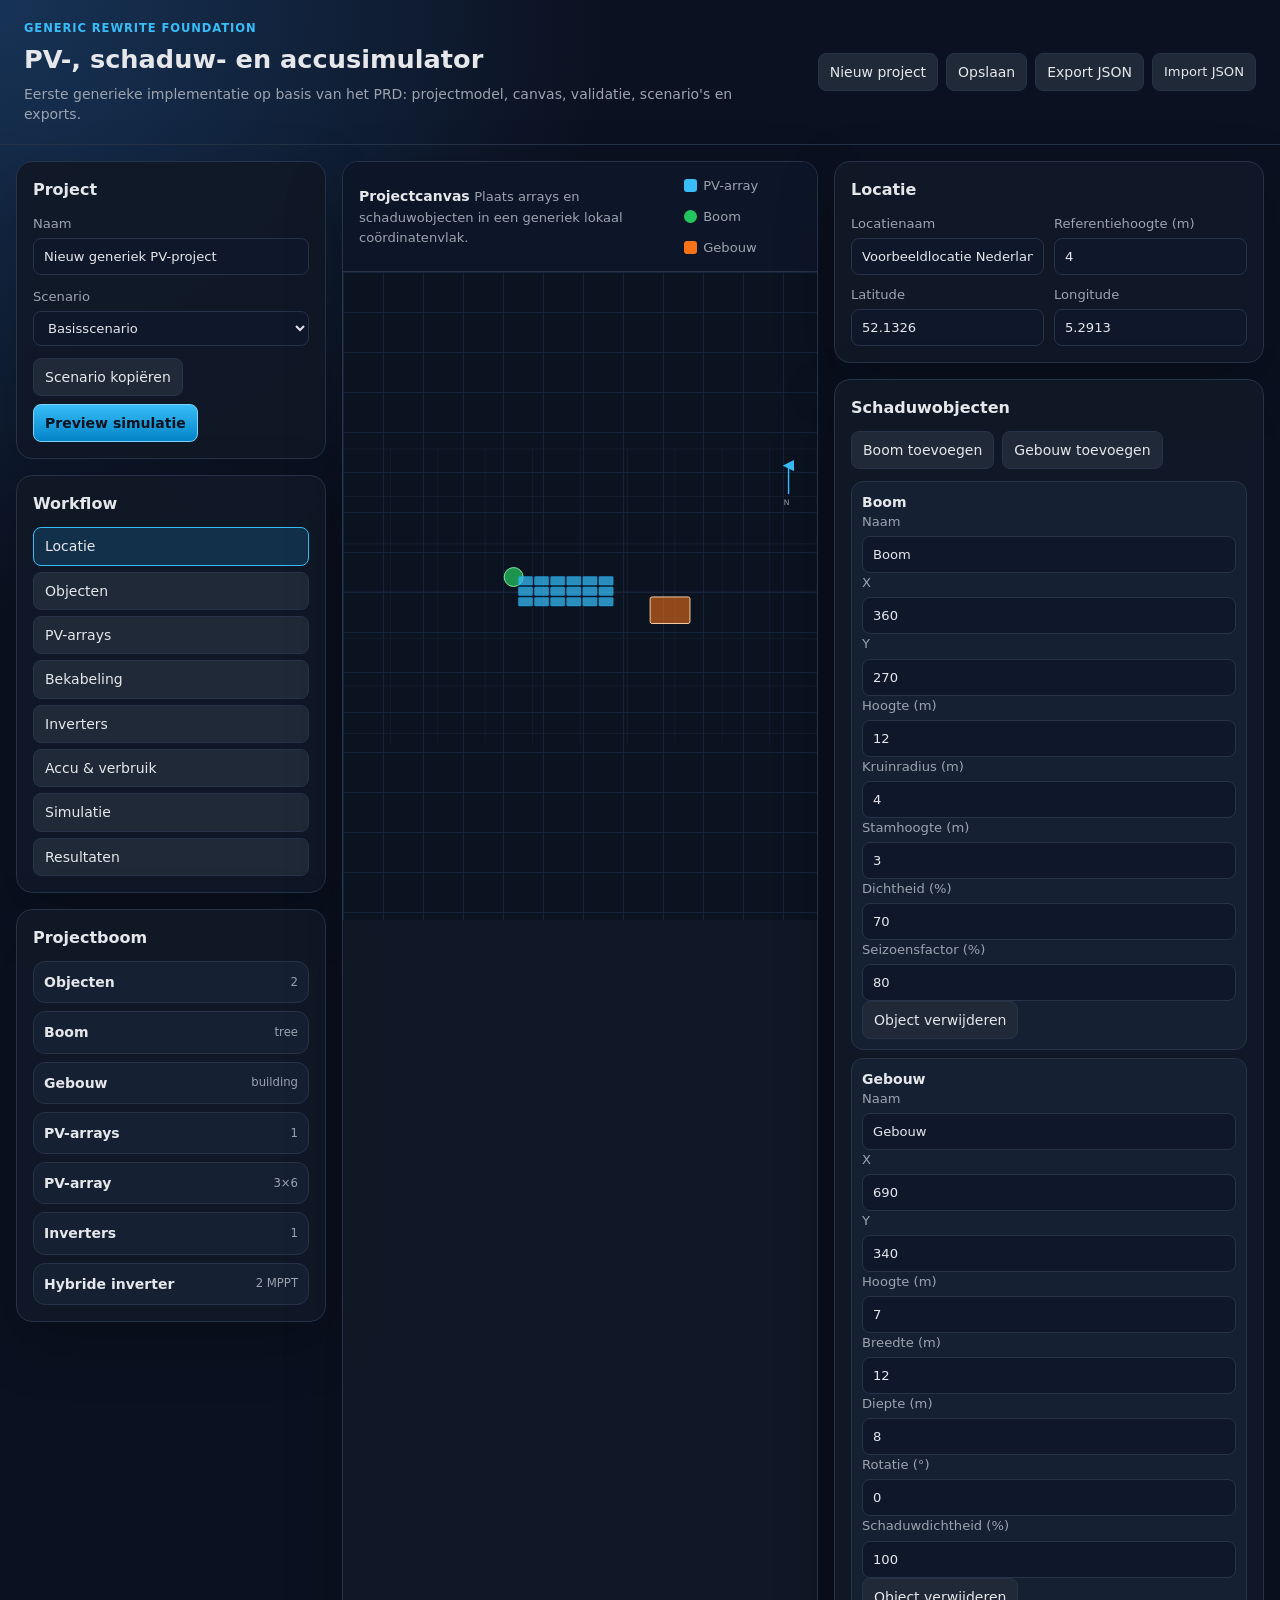
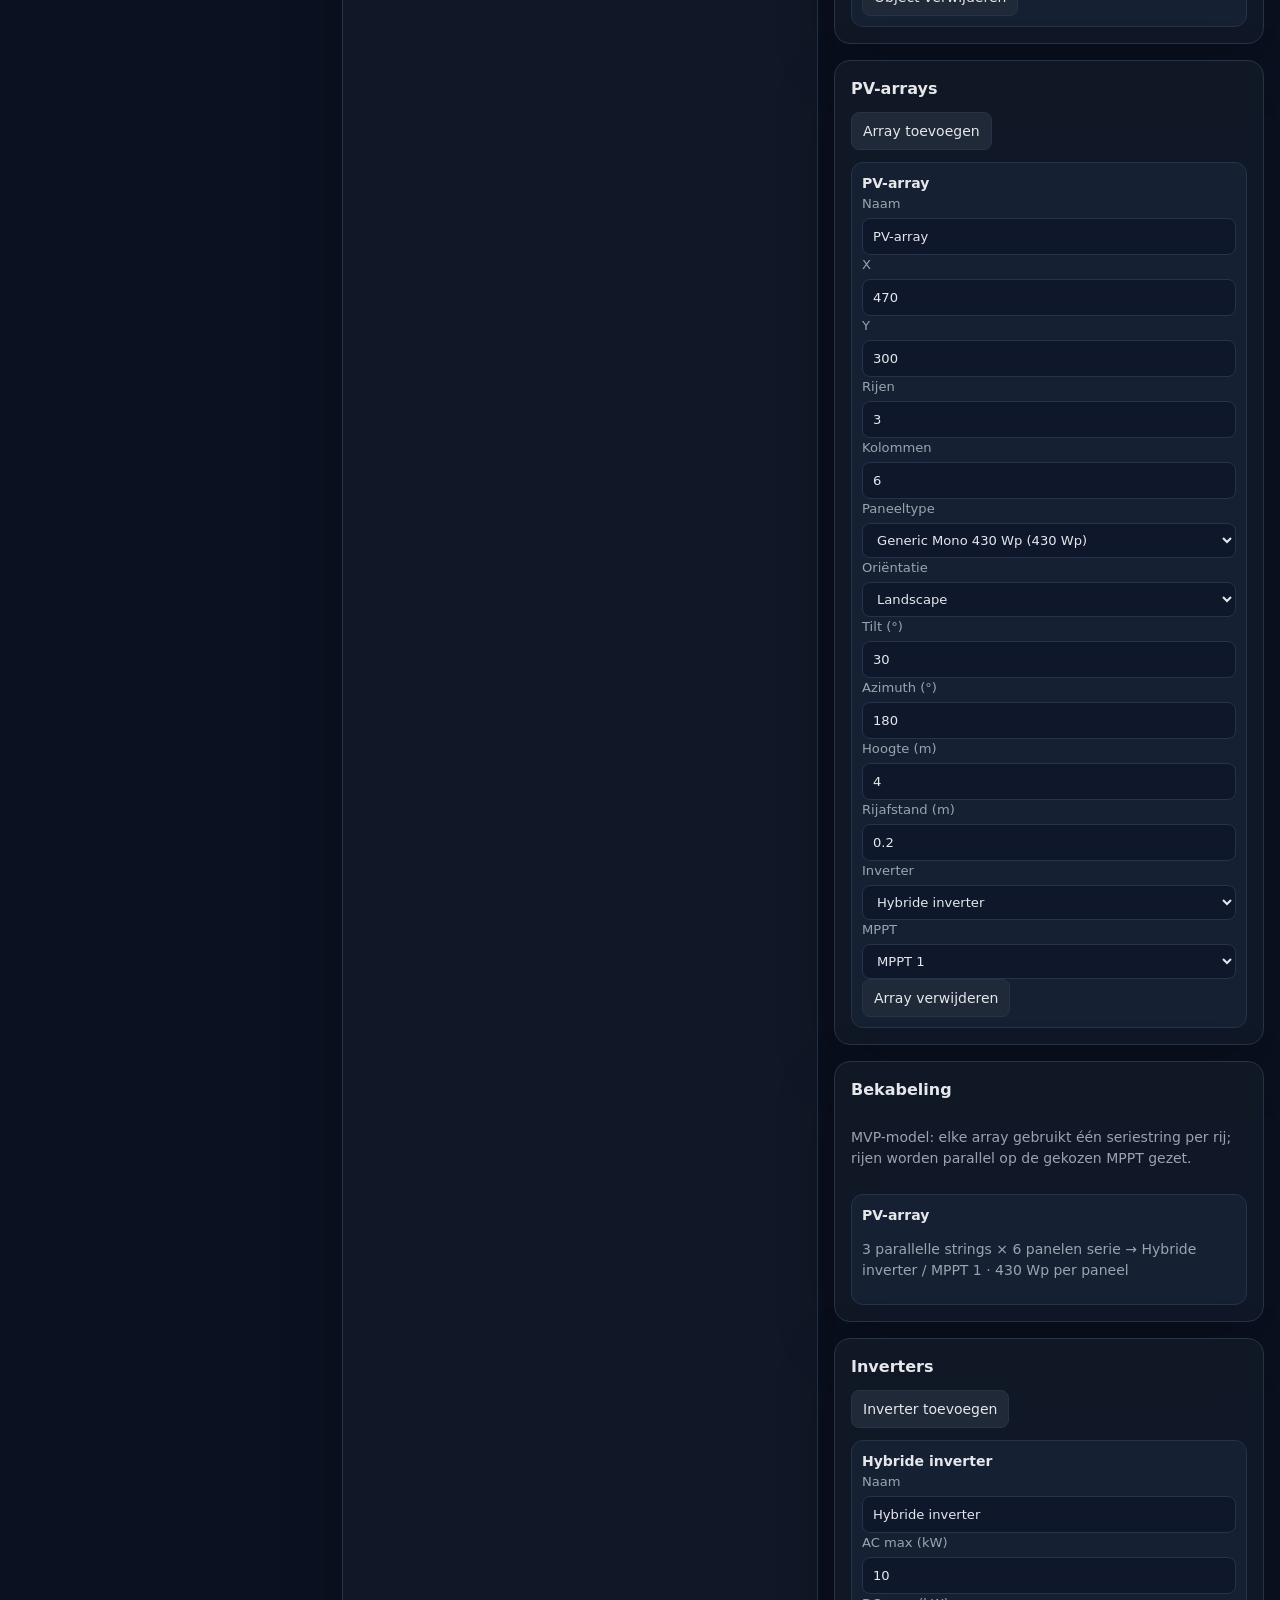
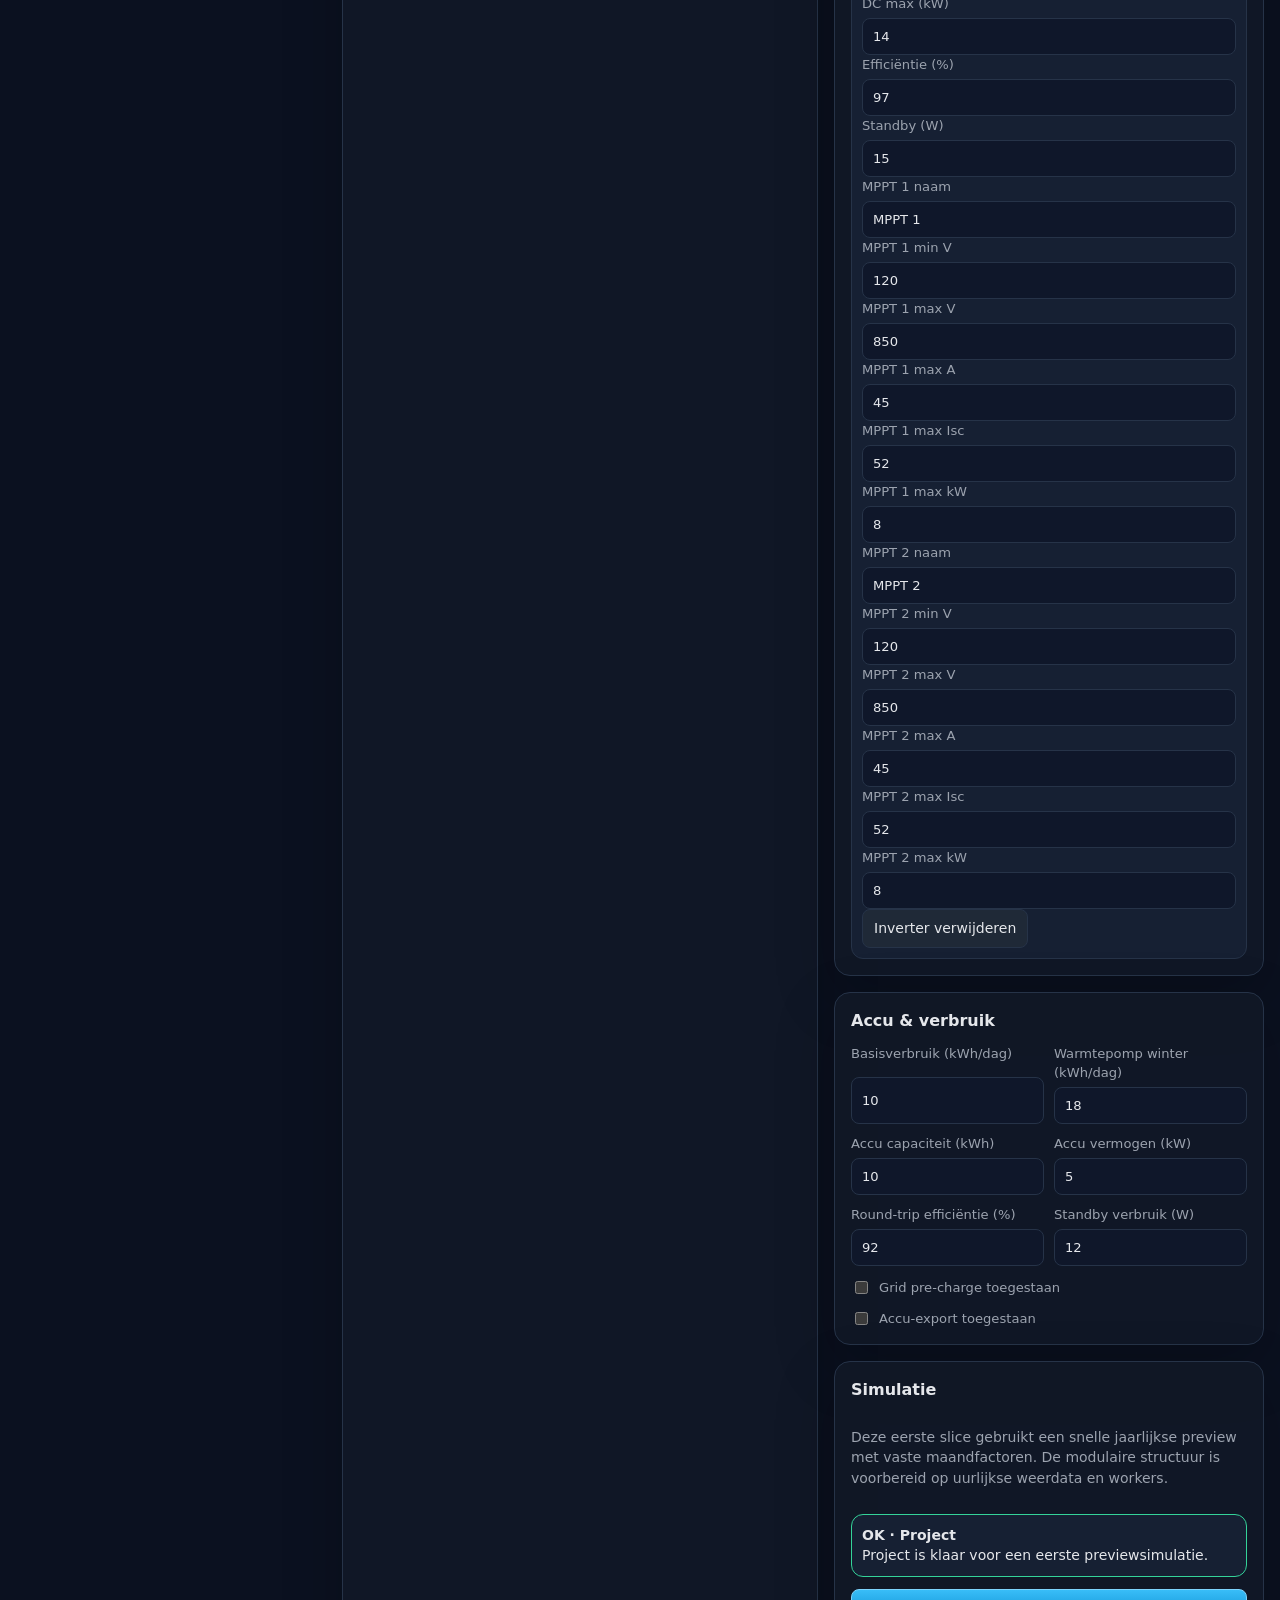
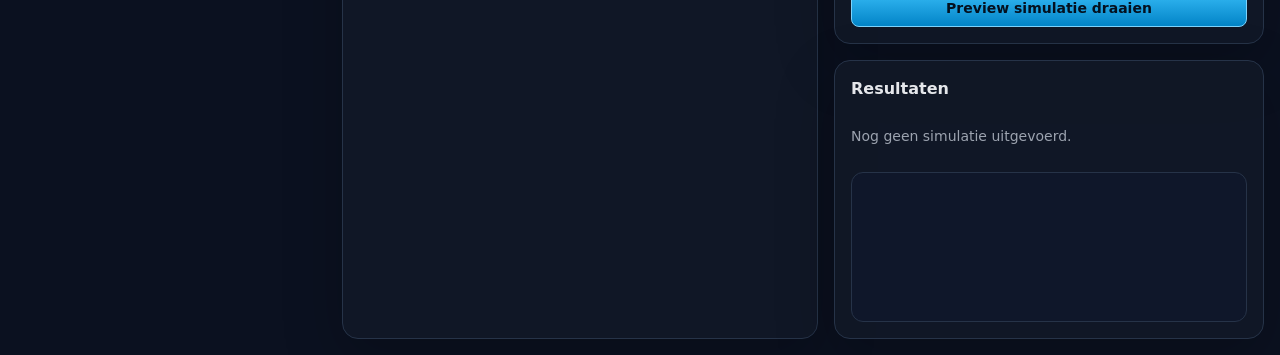
==== generic/index.html @ 4a459175 "Add generic PV rewrite foundation Agent-Logs-Url: https://github.com/joostmoesker-sys/shade-analyser" ====
<!doctype html>
<html lang="nl">
<head>
  <meta charset="utf-8" />
  <meta name="viewport" content="width=device-width, initial-scale=1" />
  <title>Generic PV Battery Shadow Tool</title>
  <link rel="stylesheet" href="./styles.css" />
</head>
<body>
  <header class="app-header">
    <div>
      <p class="eyebrow">Generic rewrite foundation</p>
      <h1>PV-, schaduw- en accusimulator</h1>
      <p class="subtitle">Eerste generieke implementatie op basis van het PRD: projectmodel, canvas, validatie, scenario's en exports.</p>
    </div>
    <div class="header-actions">
      <button id="newProjectBtn" type="button">Nieuw project</button>
      <button id="saveProjectBtn" type="button">Opslaan</button>
      <button id="exportProjectBtn" type="button">Export JSON</button>
      <label class="file-button">
        Import JSON
        <input id="importProjectInput" type="file" accept="application/json,.json" />
      </label>
    </div>
  </header>

  <main class="app-shell">
    <aside class="project-panel">
      <section class="card">
        <h2>Project</h2>
        <label>
          Naam
          <input id="projectNameInput" type="text" />
        </label>
        <label>
          Scenario
          <select id="scenarioSelect"></select>
        </label>
        <div class="button-row">
          <button id="duplicateScenarioBtn" type="button">Scenario kopiëren</button>
          <button id="runSimulationBtn" type="button" class="primary">Preview simulatie</button>
        </div>
      </section>

      <section class="card">
        <h2>Workflow</h2>
        <nav id="workflowNav" class="workflow-nav" aria-label="Workflow"></nav>
      </section>

      <section class="card">
        <h2>Projectboom</h2>
        <div id="projectTree" class="project-tree"></div>
      </section>
    </aside>

    <section class="canvas-panel">
      <div class="canvas-toolbar">
        <div>
          <strong>Projectcanvas</strong>
          <span id="canvasHint">Plaats arrays en schaduwobjecten in een generiek lokaal coördinatenvlak.</span>
        </div>
        <div class="legend">
          <span><i class="legend-array"></i>PV-array</span>
          <span><i class="legend-tree"></i>Boom</span>
          <span><i class="legend-building"></i>Gebouw</span>
        </div>
      </div>
      <svg id="sceneCanvas" viewBox="0 0 1000 620" role="img" aria-label="Projectcanvas met PV-arrays en schaduwobjecten"></svg>
    </section>

    <aside class="editor-panel">
      <section id="locationSection" class="card workflow-section">
        <h2>Locatie</h2>
        <div class="grid two">
          <label>
            Locatienaam
            <input id="locationNameInput" type="text" />
          </label>
          <label>
            Referentiehoogte (m)
            <input id="locationElevationInput" type="number" step="1" />
          </label>
          <label>
            Latitude
            <input id="locationLatInput" type="number" step="0.000001" />
          </label>
          <label>
            Longitude
            <input id="locationLonInput" type="number" step="0.000001" />
          </label>
        </div>
      </section>

      <section id="objectsSection" class="card workflow-section" hidden>
        <h2>Schaduwobjecten</h2>
        <div class="button-row">
          <button id="addTreeBtn" type="button">Boom toevoegen</button>
          <button id="addBuildingBtn" type="button">Gebouw toevoegen</button>
        </div>
        <div id="objectEditor" class="editor-stack"></div>
      </section>

      <section id="arraysSection" class="card workflow-section" hidden>
        <h2>PV-arrays</h2>
        <div class="button-row">
          <button id="addArrayBtn" type="button">Array toevoegen</button>
        </div>
        <div id="arrayEditor" class="editor-stack"></div>
      </section>

      <section id="wiringSection" class="card workflow-section" hidden>
        <h2>Bekabeling</h2>
        <p class="muted">MVP-model: elke array gebruikt één seriestring per rij; rijen worden parallel op de gekozen MPPT gezet.</p>
        <div id="wiringEditor" class="editor-stack"></div>
      </section>

      <section id="invertersSection" class="card workflow-section" hidden>
        <h2>Inverters</h2>
        <div class="button-row">
          <button id="addInverterBtn" type="button">Inverter toevoegen</button>
        </div>
        <div id="inverterEditor" class="editor-stack"></div>
      </section>

      <section id="batterySection" class="card workflow-section" hidden>
        <h2>Accu & verbruik</h2>
        <div class="grid two">
          <label>
            Basisverbruik (kWh/dag)
            <input id="dailyLoadInput" type="number" min="0" step="0.1" />
          </label>
          <label>
            Warmtepomp winter (kWh/dag)
            <input id="heatPumpWinterInput" type="number" min="0" step="0.1" />
          </label>
          <label>
            Accu capaciteit (kWh)
            <input id="batteryCapacityInput" type="number" min="0" step="0.1" />
          </label>
          <label>
            Accu vermogen (kW)
            <input id="batteryPowerInput" type="number" min="0" step="0.1" />
          </label>
          <label>
            Round-trip efficiëntie (%)
            <input id="batteryEfficiencyInput" type="number" min="1" max="100" step="0.1" />
          </label>
          <label>
            Standby verbruik (W)
            <input id="batteryStandbyInput" type="number" min="0" step="1" />
          </label>
        </div>
        <label class="check-row">
          <input id="gridChargeInput" type="checkbox" />
          Grid pre-charge toegestaan
        </label>
        <label class="check-row">
          <input id="batteryExportInput" type="checkbox" />
          Accu-export toegestaan
        </label>
      </section>

      <section id="simulationSection" class="card workflow-section" hidden>
        <h2>Simulatie</h2>
        <p class="muted">Deze eerste slice gebruikt een snelle jaarlijkse preview met vaste maandfactoren. De modulaire structuur is voorbereid op uurlijkse weerdata en workers.</p>
        <div id="validationList" class="validation-list"></div>
        <button id="runSimulationBtnSecondary" type="button" class="primary full">Preview simulatie draaien</button>
      </section>

      <section id="resultsSection" class="card workflow-section" hidden>
        <h2>Resultaten</h2>
        <div id="resultCards" class="result-cards"></div>
        <div id="monthlyChart" class="monthly-chart" aria-label="Maandopbrengst grafiek"></div>
      </section>
    </aside>
  </main>

  <dialog id="exportDialog">
    <form method="dialog">
      <h2>Project JSON</h2>
      <textarea id="exportText" readonly></textarea>
      <div class="button-row end">
        <button value="close" type="submit">Sluiten</button>
      </div>
    </form>
  </dialog>

  <script type="module" src="./src/app.js"></script>
</body>
</html>
---- generic/styles.css ----
:root {
  color-scheme: dark;
  --bg: #0b1120;
  --panel: #111827;
  --panel-soft: #162033;
  --border: #263348;
  --text: #e5e7eb;
  --muted: #9ca3af;
  --accent: #38bdf8;
  --accent-strong: #0284c7;
  --danger: #fb7185;
  --warning: #fbbf24;
  --success: #34d399;
}

* { box-sizing: border-box; }

body {
  margin: 0;
  min-height: 100vh;
  background: radial-gradient(circle at top left, #173356, var(--bg) 38rem);
  color: var(--text);
  font: 14px/1.45 system-ui, -apple-system, BlinkMacSystemFont, "Segoe UI", sans-serif;
}

button,
input,
select,
textarea {
  font: inherit;
}

button,
.file-button {
  border: 1px solid var(--border);
  border-radius: 8px;
  background: #1f2937;
  color: var(--text);
  padding: 8px 11px;
  cursor: pointer;
}

button:hover,
.file-button:hover {
  border-color: var(--accent);
}

button.primary {
  background: linear-gradient(180deg, var(--accent), var(--accent-strong));
  border-color: #7dd3fc;
  color: #04111f;
  font-weight: 700;
}

button.full { width: 100%; }

input,
select,
textarea {
  width: 100%;
  border: 1px solid var(--border);
  border-radius: 8px;
  background: #0f172a;
  color: var(--text);
  padding: 8px 10px;
}

label {
  display: grid;
  gap: 5px;
  color: var(--muted);
  font-size: 0.82rem;
}

.app-header {
  display: flex;
  align-items: center;
  justify-content: space-between;
  gap: 24px;
  padding: 20px 24px;
  border-bottom: 1px solid var(--border);
}

.app-header h1 {
  margin: 0;
  font-size: clamp(1.4rem, 2vw, 2.2rem);
}

.eyebrow {
  margin: 0 0 4px;
  color: var(--accent);
  font-size: 0.72rem;
  font-weight: 800;
  letter-spacing: 0.08em;
  text-transform: uppercase;
}

.subtitle {
  max-width: 760px;
  margin: 6px 0 0;
  color: var(--muted);
}

.header-actions,
.button-row {
  display: flex;
  flex-wrap: wrap;
  gap: 8px;
}

.button-row.end { justify-content: flex-end; }

.file-button {
  position: relative;
  overflow: hidden;
}

.file-button input {
  position: absolute;
  inset: 0;
  opacity: 0;
  cursor: pointer;
}

.app-shell {
  display: grid;
  grid-template-columns: minmax(240px, 310px) minmax(420px, 1fr) minmax(320px, 430px);
  gap: 16px;
  padding: 16px;
}

.project-panel,
.editor-panel {
  display: grid;
  align-content: start;
  gap: 16px;
}

.card,
.canvas-panel {
  border: 1px solid var(--border);
  border-radius: 16px;
  background: color-mix(in srgb, var(--panel) 92%, transparent);
  box-shadow: 0 20px 60px rgb(0 0 0 / 0.22);
}

.card {
  display: grid;
  gap: 12px;
  padding: 16px;
}

.card h2 {
  margin: 0;
  font-size: 1rem;
}

.workflow-nav {
  display: grid;
  gap: 6px;
}

.workflow-nav button {
  width: 100%;
  text-align: left;
}

.workflow-nav button[aria-current="true"] {
  border-color: var(--accent);
  background: #12304a;
}

.project-tree,
.editor-stack,
.validation-list,
.result-cards {
  display: grid;
  gap: 8px;
}

.tree-item,
.editor-item,
.validation-item,
.result-card {
  border: 1px solid var(--border);
  border-radius: 12px;
  background: var(--panel-soft);
  padding: 10px;
}

.tree-item {
  display: flex;
  align-items: center;
  justify-content: space-between;
  gap: 8px;
  cursor: pointer;
}

.tree-item.selected {
  border-color: var(--accent);
}

.tree-item small,
.muted {
  color: var(--muted);
}

.grid {
  display: grid;
  gap: 10px;
}

.grid.two {
  grid-template-columns: repeat(2, minmax(0, 1fr));
}

.check-row {
  display: flex;
  align-items: center;
  gap: 8px;
}

.check-row input {
  width: auto;
}

.canvas-panel {
  min-height: 710px;
  overflow: hidden;
}

.canvas-toolbar {
  display: flex;
  align-items: center;
  justify-content: space-between;
  gap: 16px;
  padding: 14px 16px;
  border-bottom: 1px solid var(--border);
  background: #0d1628;
}

.canvas-toolbar span {
  color: var(--muted);
  font-size: 0.82rem;
}

.legend {
  display: flex;
  flex-wrap: wrap;
  gap: 12px;
}

.legend span {
  display: inline-flex;
  align-items: center;
  gap: 6px;
}

.legend i {
  width: 13px;
  height: 13px;
  border-radius: 3px;
  display: inline-block;
}

.legend-array { background: #38bdf8; }
.legend-tree { background: #22c55e; border-radius: 50% !important; }
.legend-building { background: #f97316; }

#sceneCanvas {
  display: block;
  width: 100%;
  height: min(72vh, 720px);
  min-height: 620px;
  background:
    linear-gradient(#16243a 1px, transparent 1px),
    linear-gradient(90deg, #16243a 1px, transparent 1px),
    #0b1220;
  background-size: 40px 40px;
}

.canvas-shape {
  cursor: pointer;
}

.canvas-shape.selected {
  filter: drop-shadow(0 0 8px rgb(56 189 248 / 0.9));
}

.validation-item.warning { border-color: var(--warning); }
.validation-item.error { border-color: var(--danger); }
.validation-item.ok { border-color: var(--success); }

.result-card strong {
  display: block;
  font-size: 1.35rem;
  color: var(--accent);
}

.monthly-chart {
  display: grid;
  grid-template-columns: repeat(12, 1fr);
  align-items: end;
  min-height: 150px;
  gap: 5px;
  padding: 12px;
  border: 1px solid var(--border);
  border-radius: 12px;
  background: #0f172a;
}

.bar {
  display: grid;
  align-items: end;
  justify-items: center;
  gap: 4px;
  height: 120px;
  color: var(--muted);
  font-size: 0.68rem;
}

.bar-fill {
  width: 100%;
  min-height: 2px;
  border-radius: 4px 4px 0 0;
  background: linear-gradient(180deg, #facc15, #f97316);
}

#exportDialog {
  width: min(900px, 92vw);
  border: 1px solid var(--border);
  border-radius: 16px;
  background: var(--panel);
  color: var(--text);
}

#exportDialog::backdrop {
  background: rgb(0 0 0 / 0.65);
}

#exportText {
  min-height: 420px;
  font-family: ui-monospace, SFMono-Regular, Menlo, Consolas, monospace;
}

@media (max-width: 1180px) {
  .app-shell {
    grid-template-columns: 1fr;
  }

  .app-header {
    align-items: flex-start;
    flex-direction: column;
  }
}

@media (max-width: 640px) {
  .grid.two {
    grid-template-columns: 1fr;
  }
}
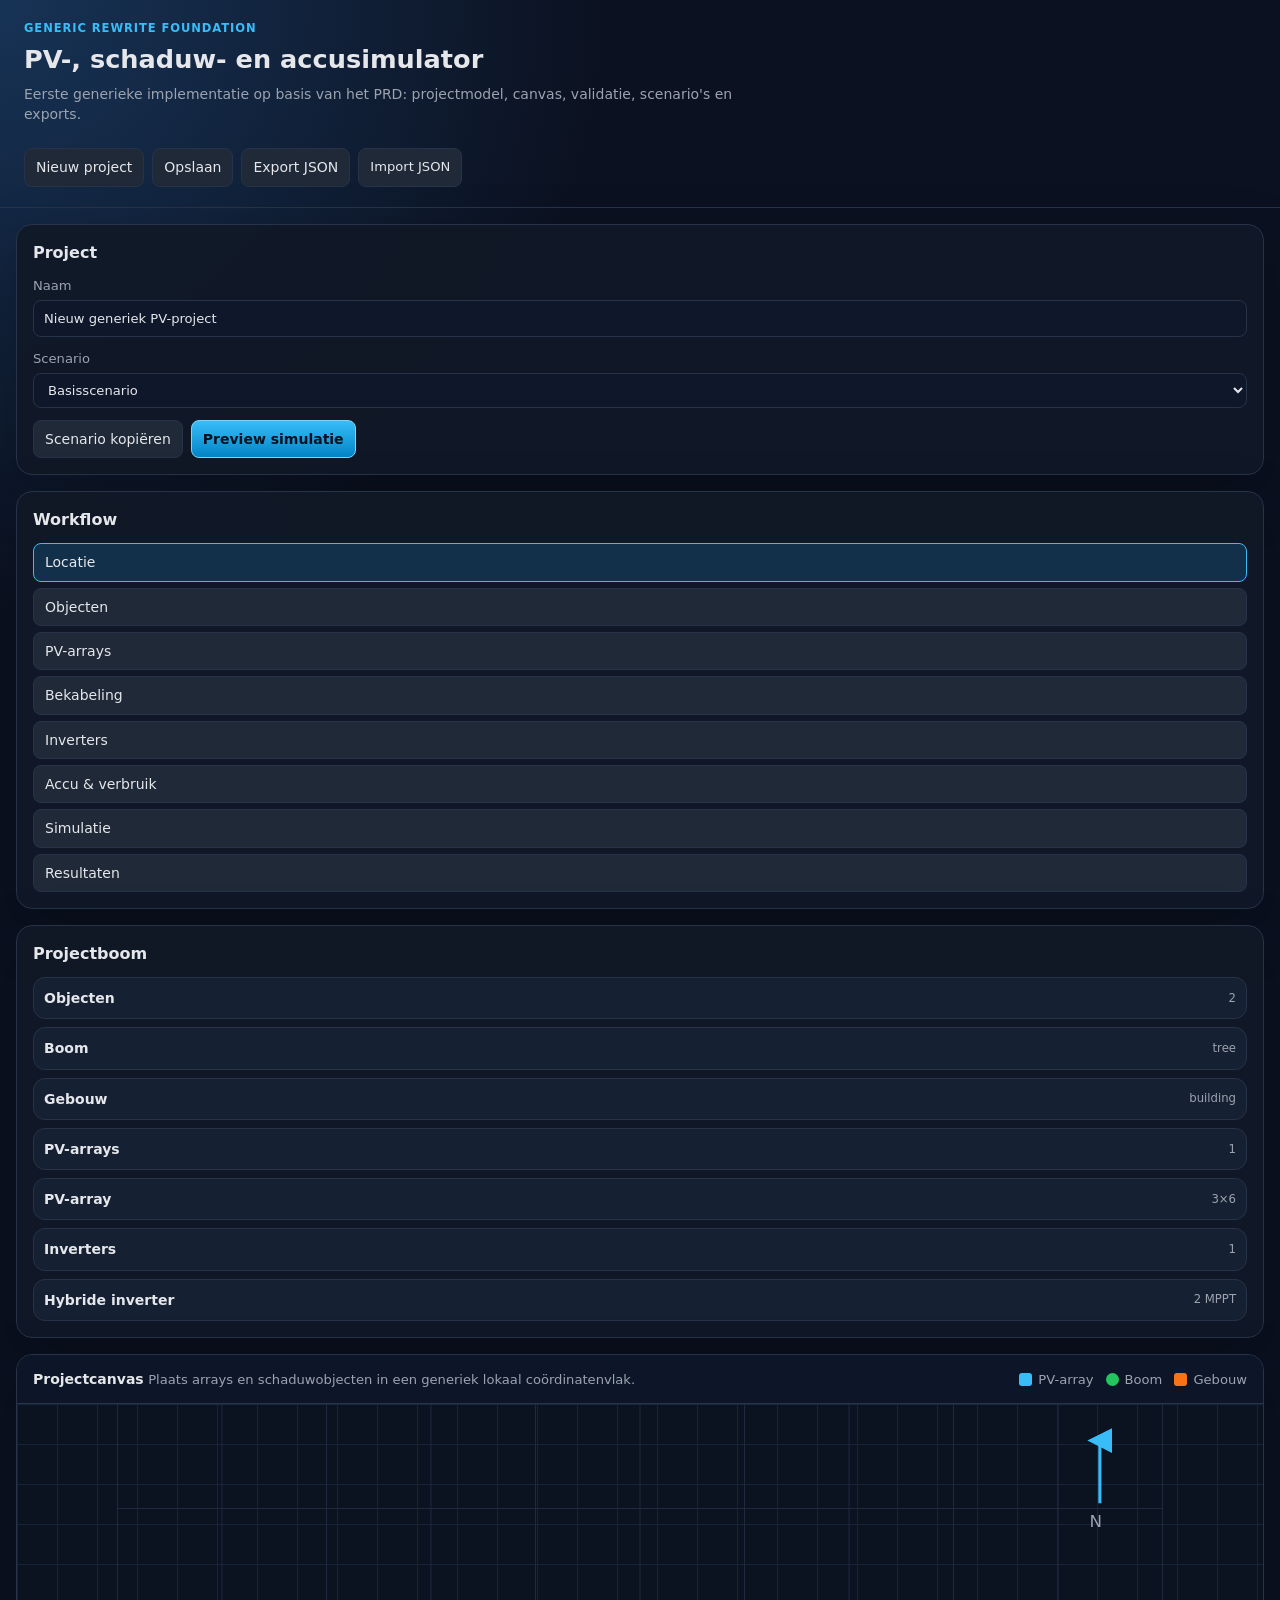
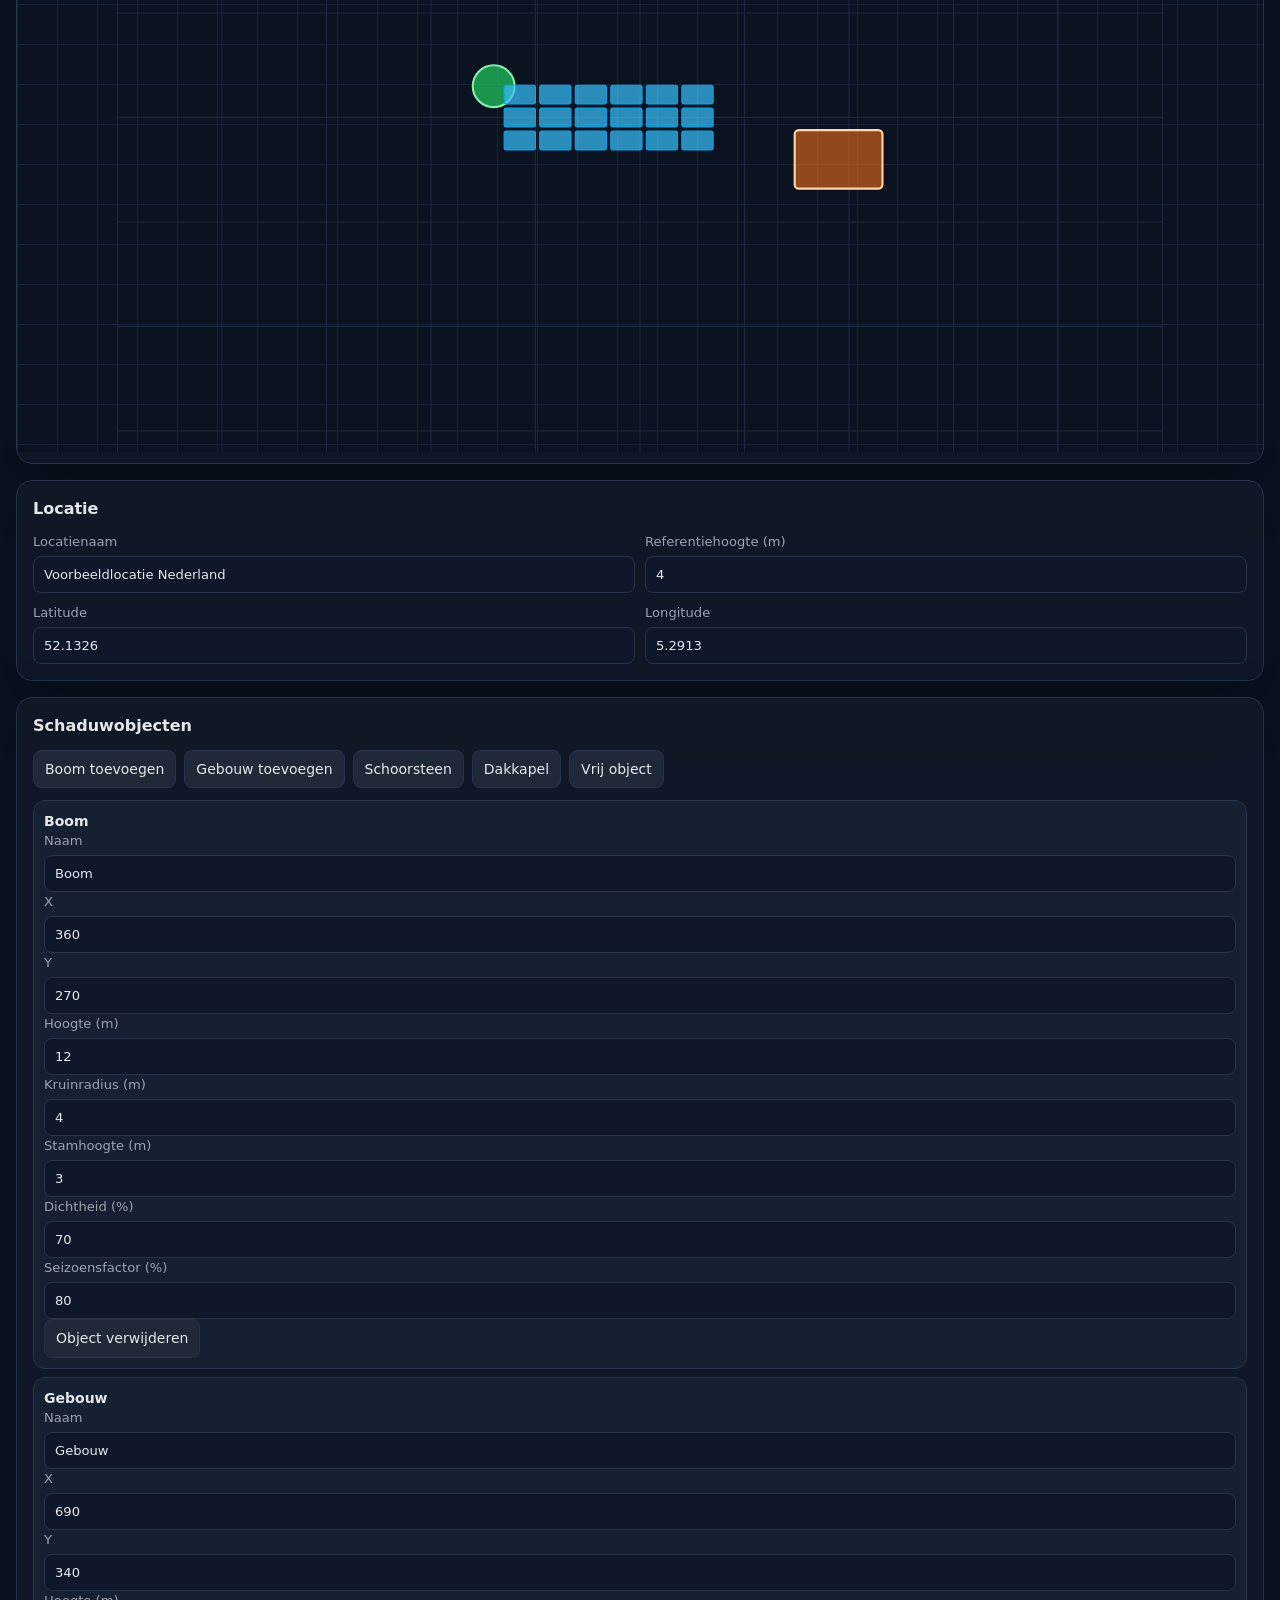
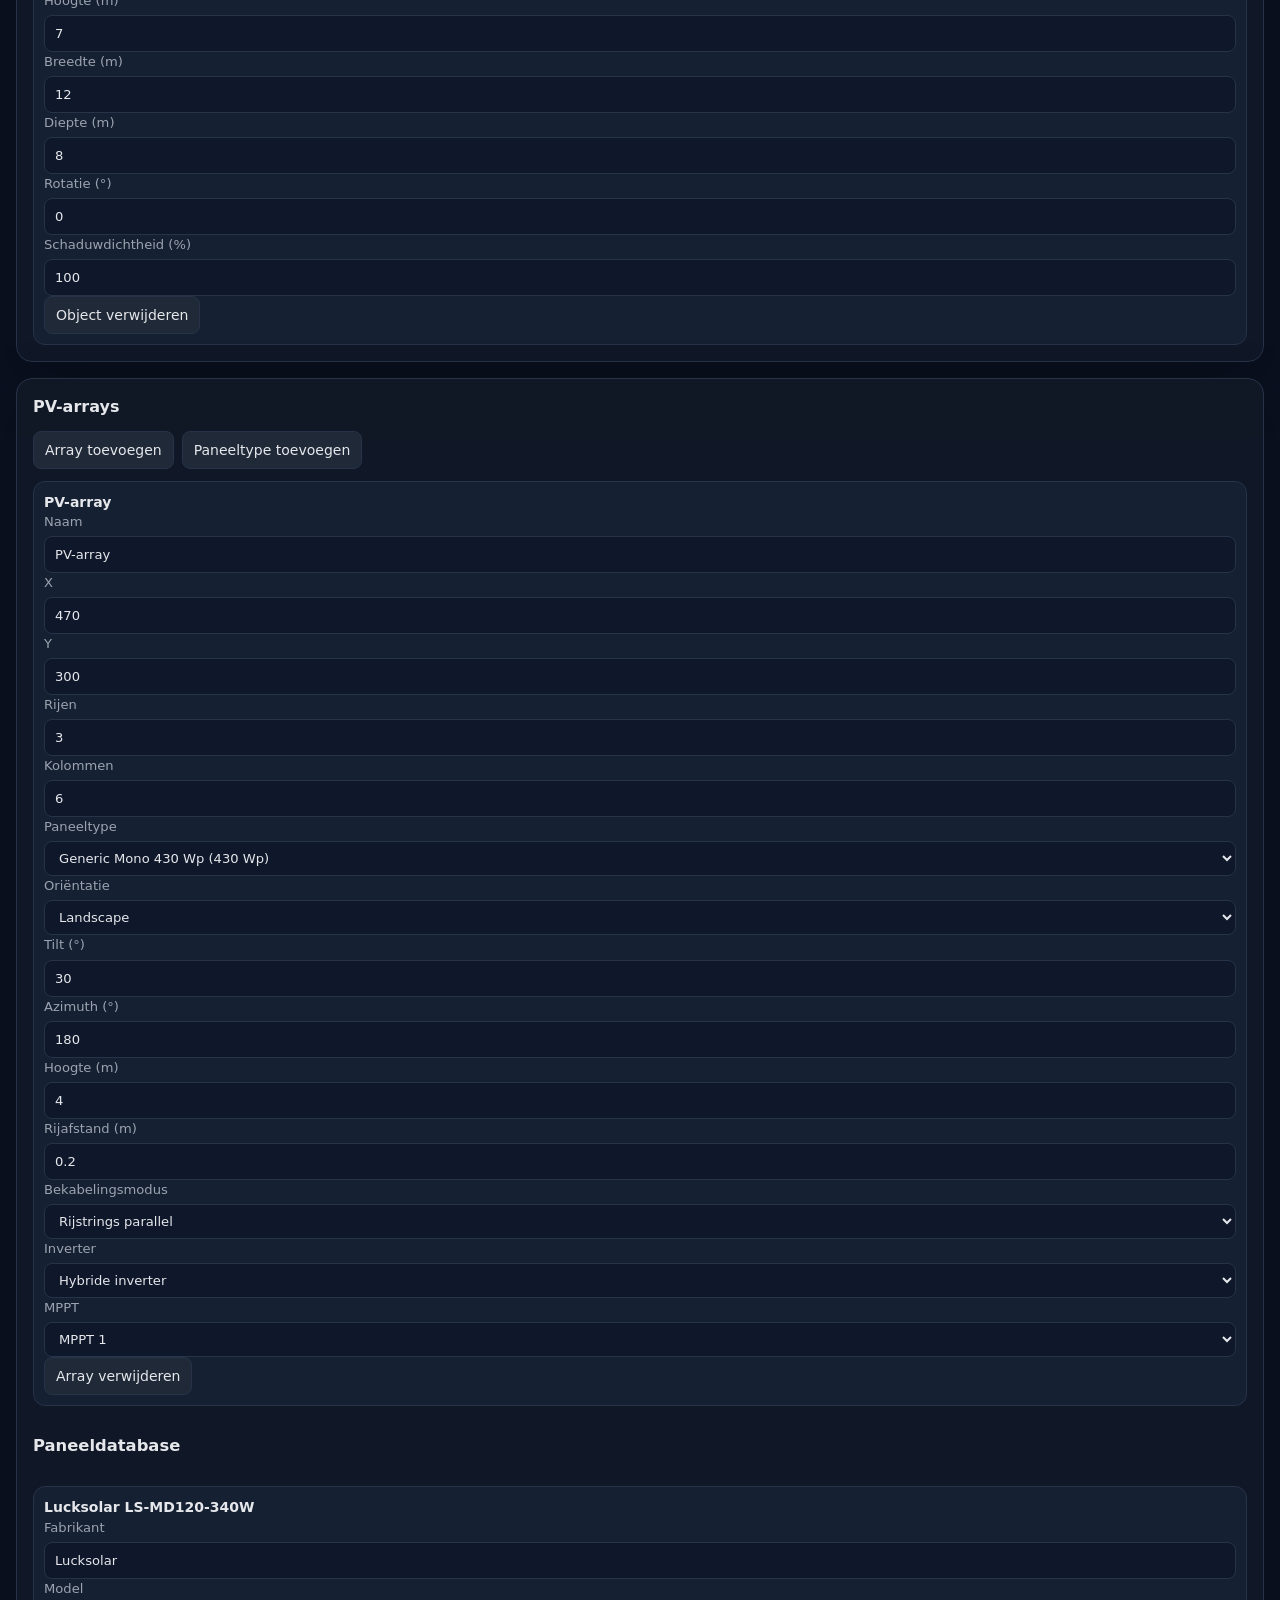
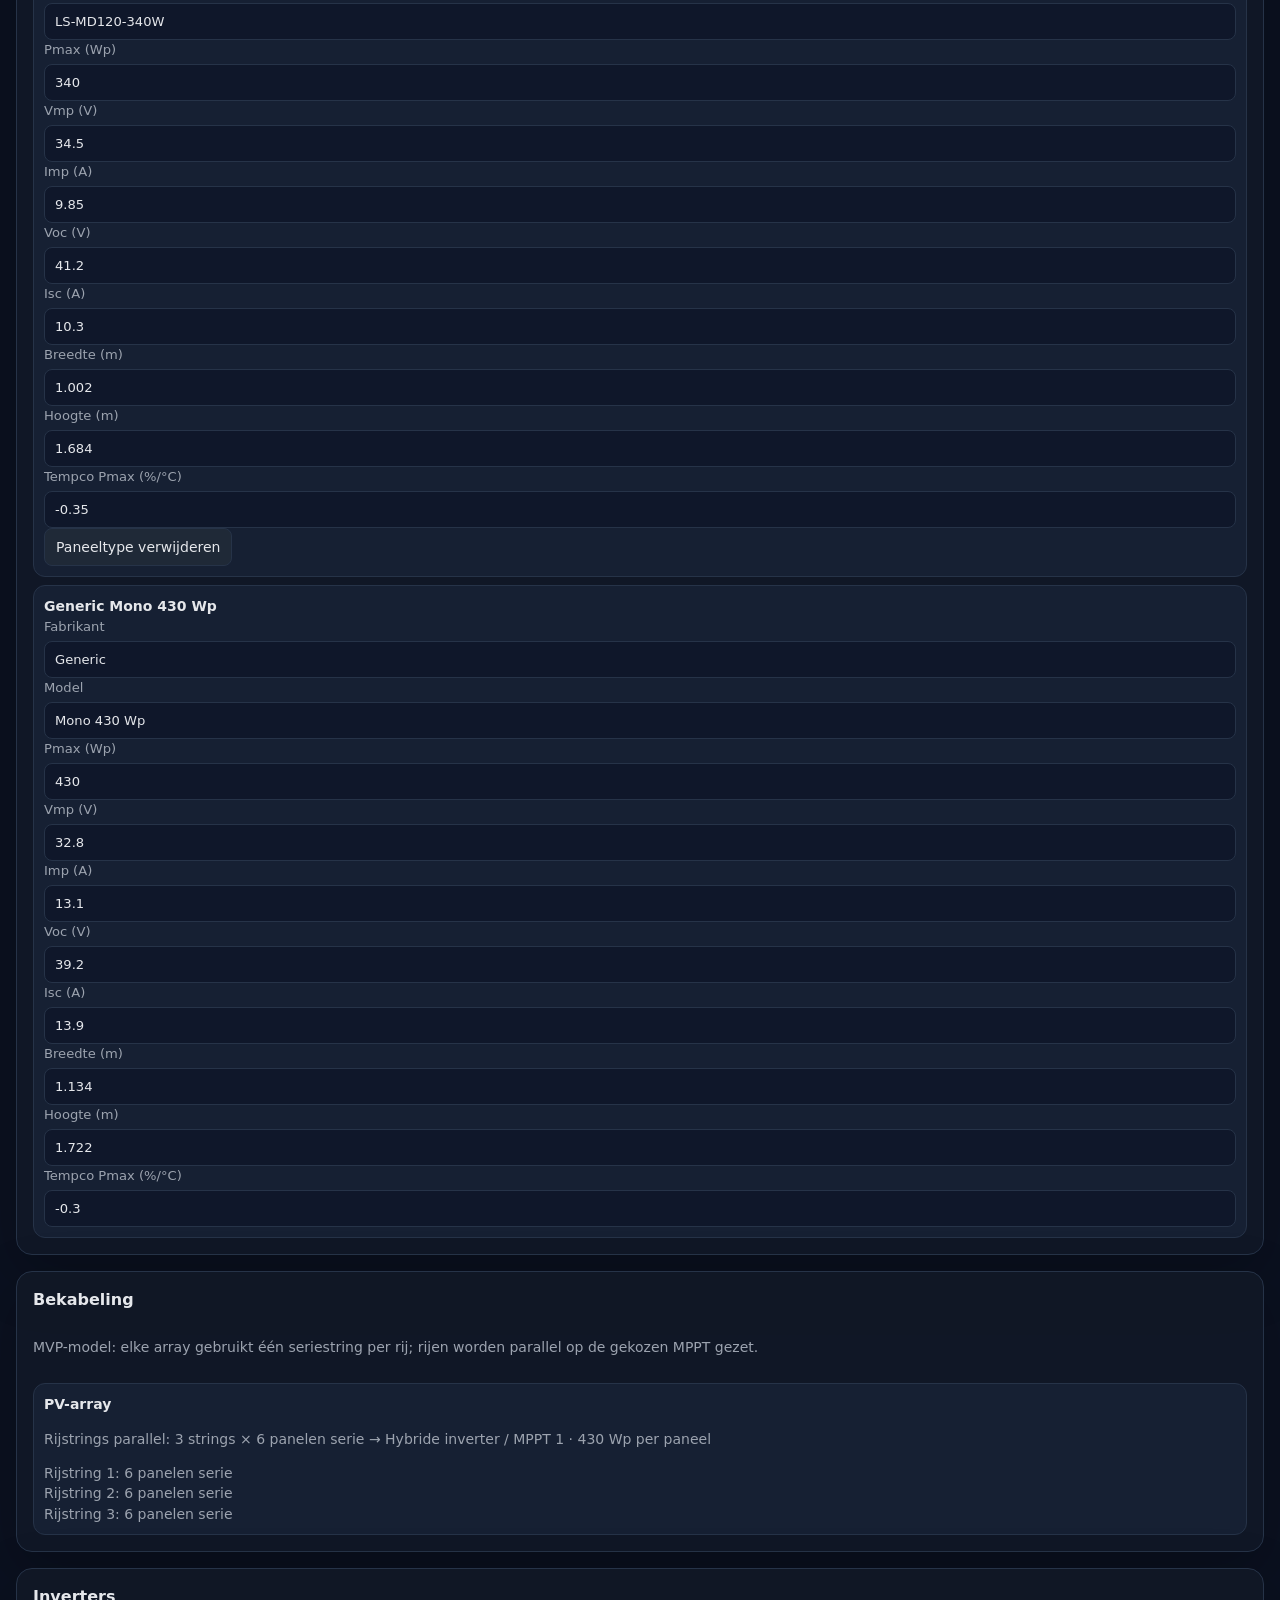
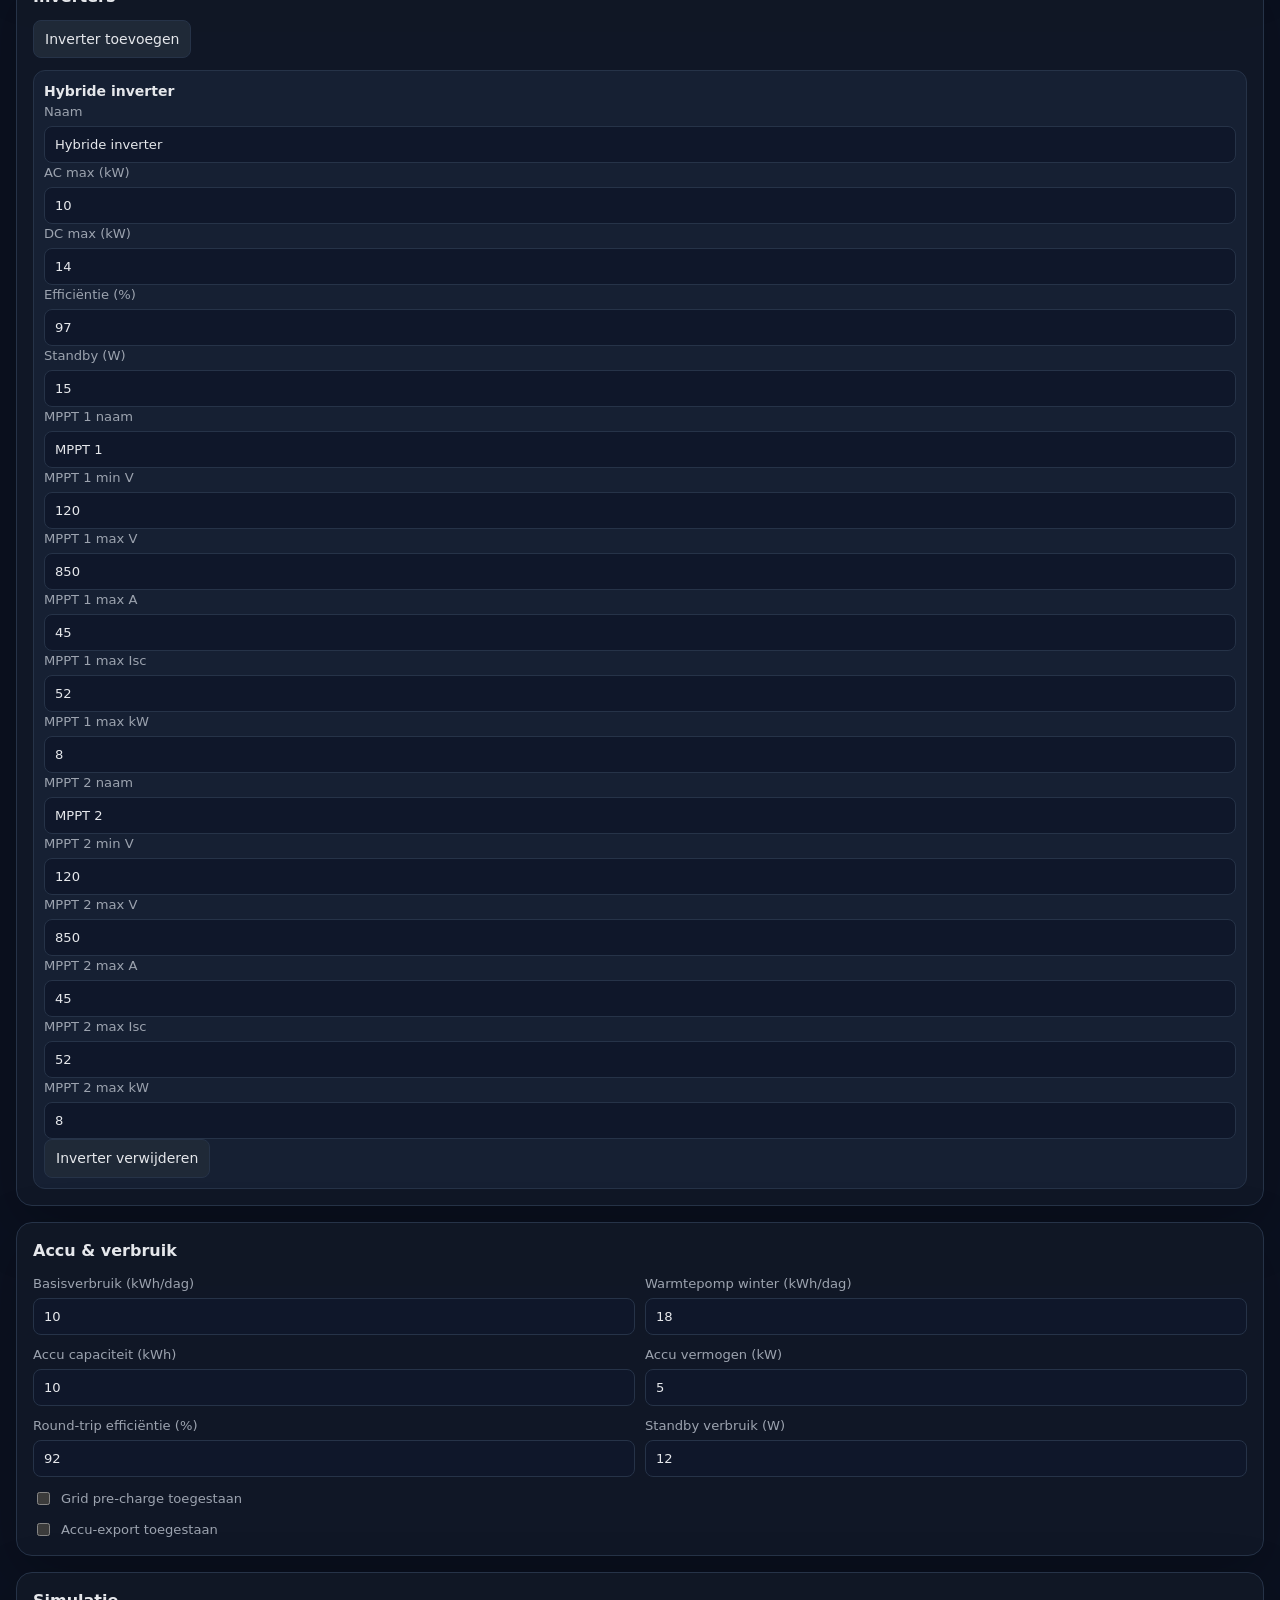
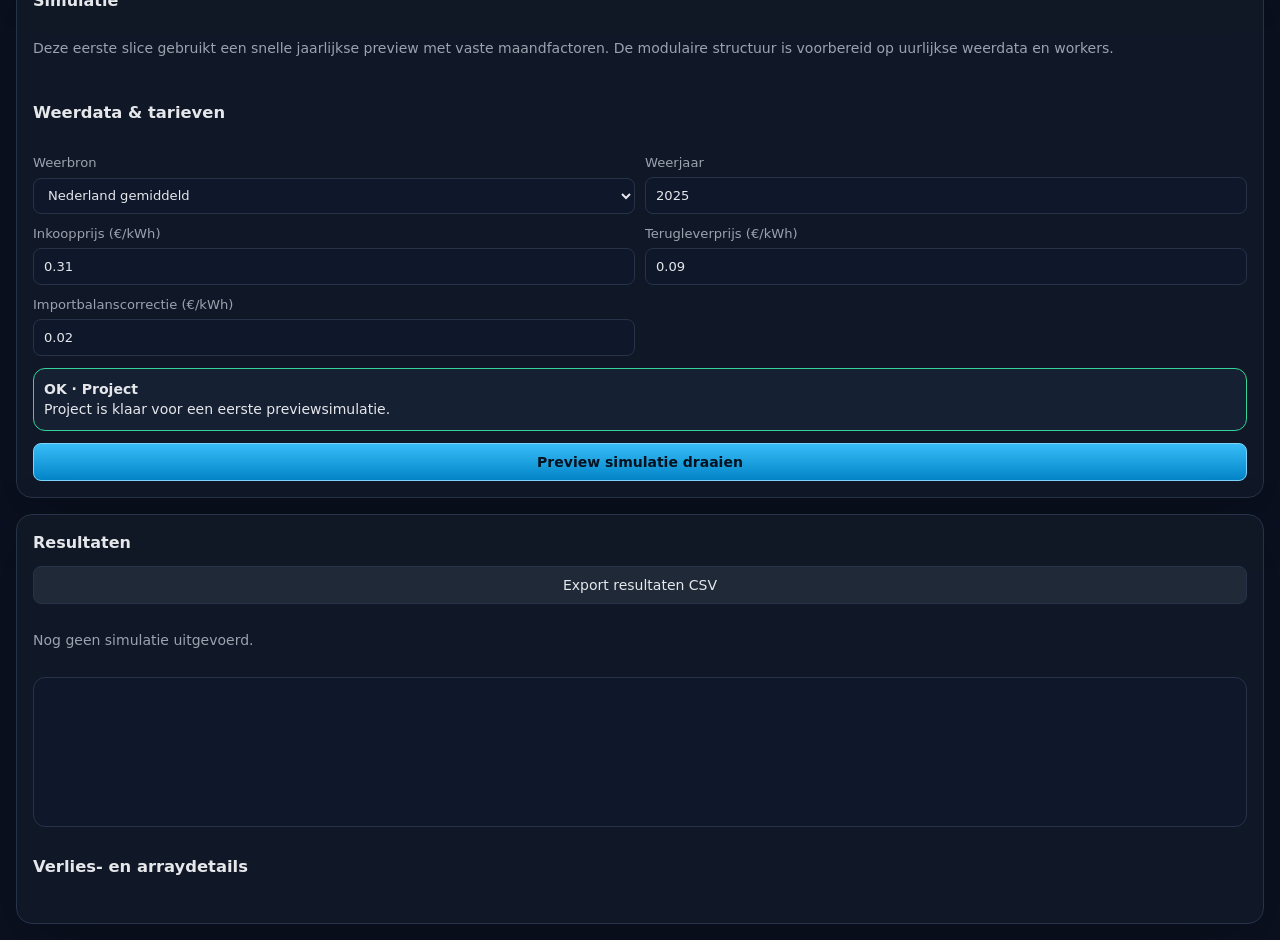
==== commit c0083ed6: "Add generic PRD wiring and progress tracking Agent-Logs-Url: https://github.com/joostmoesker-sys/sha" ====
--- a/generic/index.html
+++ b/generic/index.html
@@ -24,6 +24,8 @@
     </div>
   </header>
 
+  <div id="notificationRegion" class="notification-region" role="status" aria-live="polite"></div>
+
   <main class="app-shell">
     <aside class="project-panel">
       <section class="card">
@@ -96,6 +98,9 @@
         <div class="button-row">
           <button id="addTreeBtn" type="button">Boom toevoegen</button>
           <button id="addBuildingBtn" type="button">Gebouw toevoegen</button>
+          <button id="addChimneyBtn" type="button">Schoorsteen</button>
+          <button id="addDormerBtn" type="button">Dakkapel</button>
+          <button id="addFreeObjectBtn" type="button">Vrij object</button>
         </div>
         <div id="objectEditor" class="editor-stack"></div>
       </section>
@@ -104,8 +109,11 @@
         <h2>PV-arrays</h2>
         <div class="button-row">
           <button id="addArrayBtn" type="button">Array toevoegen</button>
+          <button id="addPanelTypeBtn" type="button">Paneeltype toevoegen</button>
         </div>
         <div id="arrayEditor" class="editor-stack"></div>
+        <h3>Paneeldatabase</h3>
+        <div id="panelTypeEditor" class="editor-stack"></div>
       </section>
 
       <section id="wiringSection" class="card workflow-section" hidden>
@@ -163,14 +171,44 @@
       <section id="simulationSection" class="card workflow-section" hidden>
         <h2>Simulatie</h2>
         <p class="muted">Deze eerste slice gebruikt een snelle jaarlijkse preview met vaste maandfactoren. De modulaire structuur is voorbereid op uurlijkse weerdata en workers.</p>
+        <h3>Weerdata & tarieven</h3>
+        <div class="grid two">
+          <label>
+            Weerbron
+            <select id="weatherProfileInput">
+              <option value="dutch-average">Nederland gemiddeld</option>
+              <option value="coastal">Kustprofiel</option>
+              <option value="inland">Binnenlandprofiel</option>
+            </select>
+          </label>
+          <label>
+            Weerjaar
+            <input id="weatherYearInput" type="number" min="2000" max="2100" step="1" />
+          </label>
+          <label>
+            Inkoopprijs (€/kWh)
+            <input id="tariffBuyInput" type="number" min="0" step="0.001" />
+          </label>
+          <label>
+            Terugleverprijs (€/kWh)
+            <input id="tariffSellInput" type="number" min="0" step="0.001" />
+          </label>
+          <label>
+            Importbalanscorrectie (€/kWh)
+            <input id="tariffImportCostInput" type="number" min="0" step="0.001" />
+          </label>
+        </div>
         <div id="validationList" class="validation-list"></div>
         <button id="runSimulationBtnSecondary" type="button" class="primary full">Preview simulatie draaien</button>
       </section>
 
       <section id="resultsSection" class="card workflow-section" hidden>
         <h2>Resultaten</h2>
+        <button id="exportCsvBtn" type="button">Export resultaten CSV</button>
         <div id="resultCards" class="result-cards"></div>
         <div id="monthlyChart" class="monthly-chart" aria-label="Maandopbrengst grafiek"></div>
+        <h3>Verlies- en arraydetails</h3>
+        <div id="lossDetails" class="editor-stack"></div>
       </section>
     </aside>
   </main>
--- a/generic/styles.css
+++ b/generic/styles.css
@@ -108,6 +108,27 @@
   gap: 8px;
 }
 
+.notification-region {
+  min-height: 0;
+  padding: 0 24px;
+}
+
+.notification {
+  margin-top: 12px;
+  border: 1px solid var(--border);
+  border-radius: 12px;
+  background: #172033;
+  padding: 12px 14px;
+}
+
+.notification.error {
+  border-color: var(--danger);
+}
+
+.notification strong {
+  display: block;
+}
+
 .button-row.end { justify-content: flex-end; }
 
 .file-button {
@@ -259,13 +280,12 @@
 .legend i {
   width: 13px;
   height: 13px;
-  border-radius: 3px;
   display: inline-block;
 }
 
-.legend-array { background: #38bdf8; }
-.legend-tree { background: #22c55e; border-radius: 50% !important; }
-.legend-building { background: #f97316; }
+.legend-array { background: #38bdf8; border-radius: 3px; }
+.legend-tree { background: #22c55e; border-radius: 50%; }
+.legend-building { background: #f97316; border-radius: 3px; }
 
 #sceneCanvas {
   display: block;
@@ -343,7 +363,7 @@
   font-family: ui-monospace, SFMono-Regular, Menlo, Consolas, monospace;
 }
 
-@media (max-width: 1180px) {
+@media (max-width: 1280px) {
   .app-shell {
     grid-template-columns: 1fr;
   }
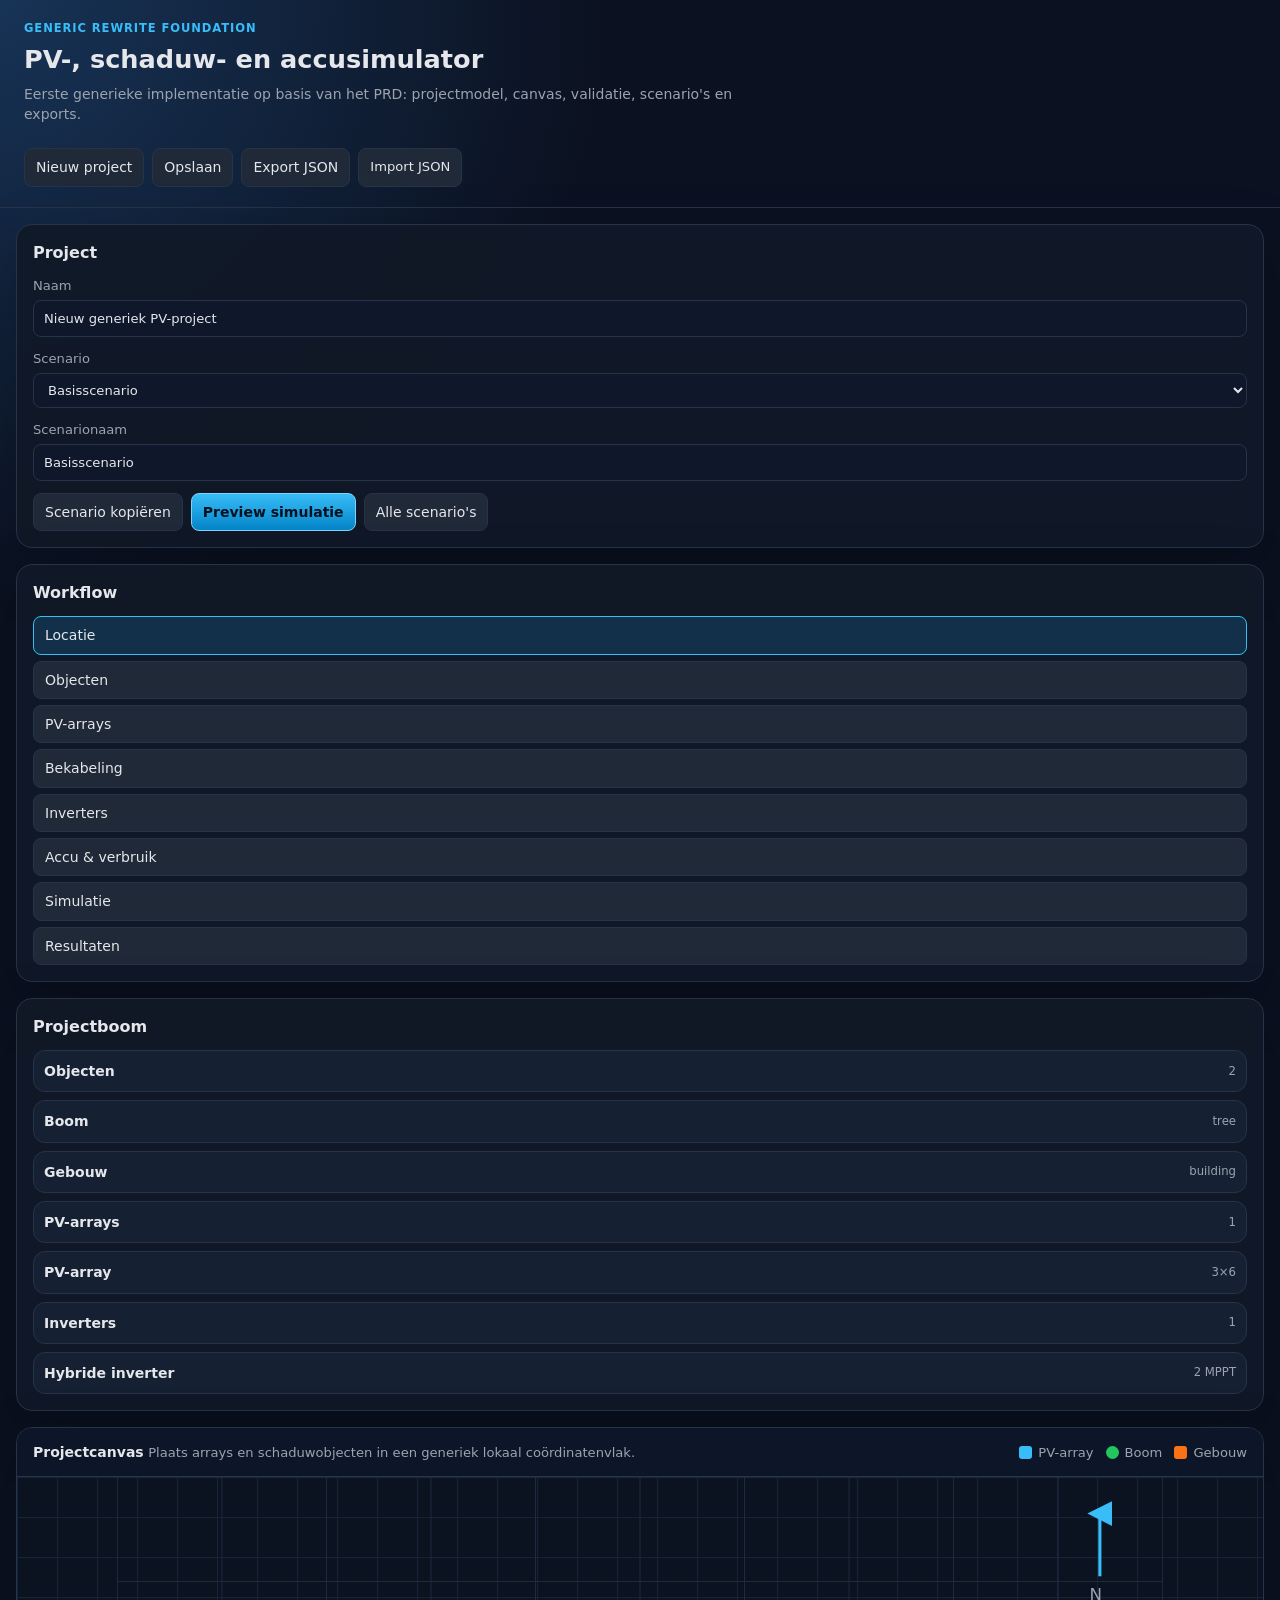
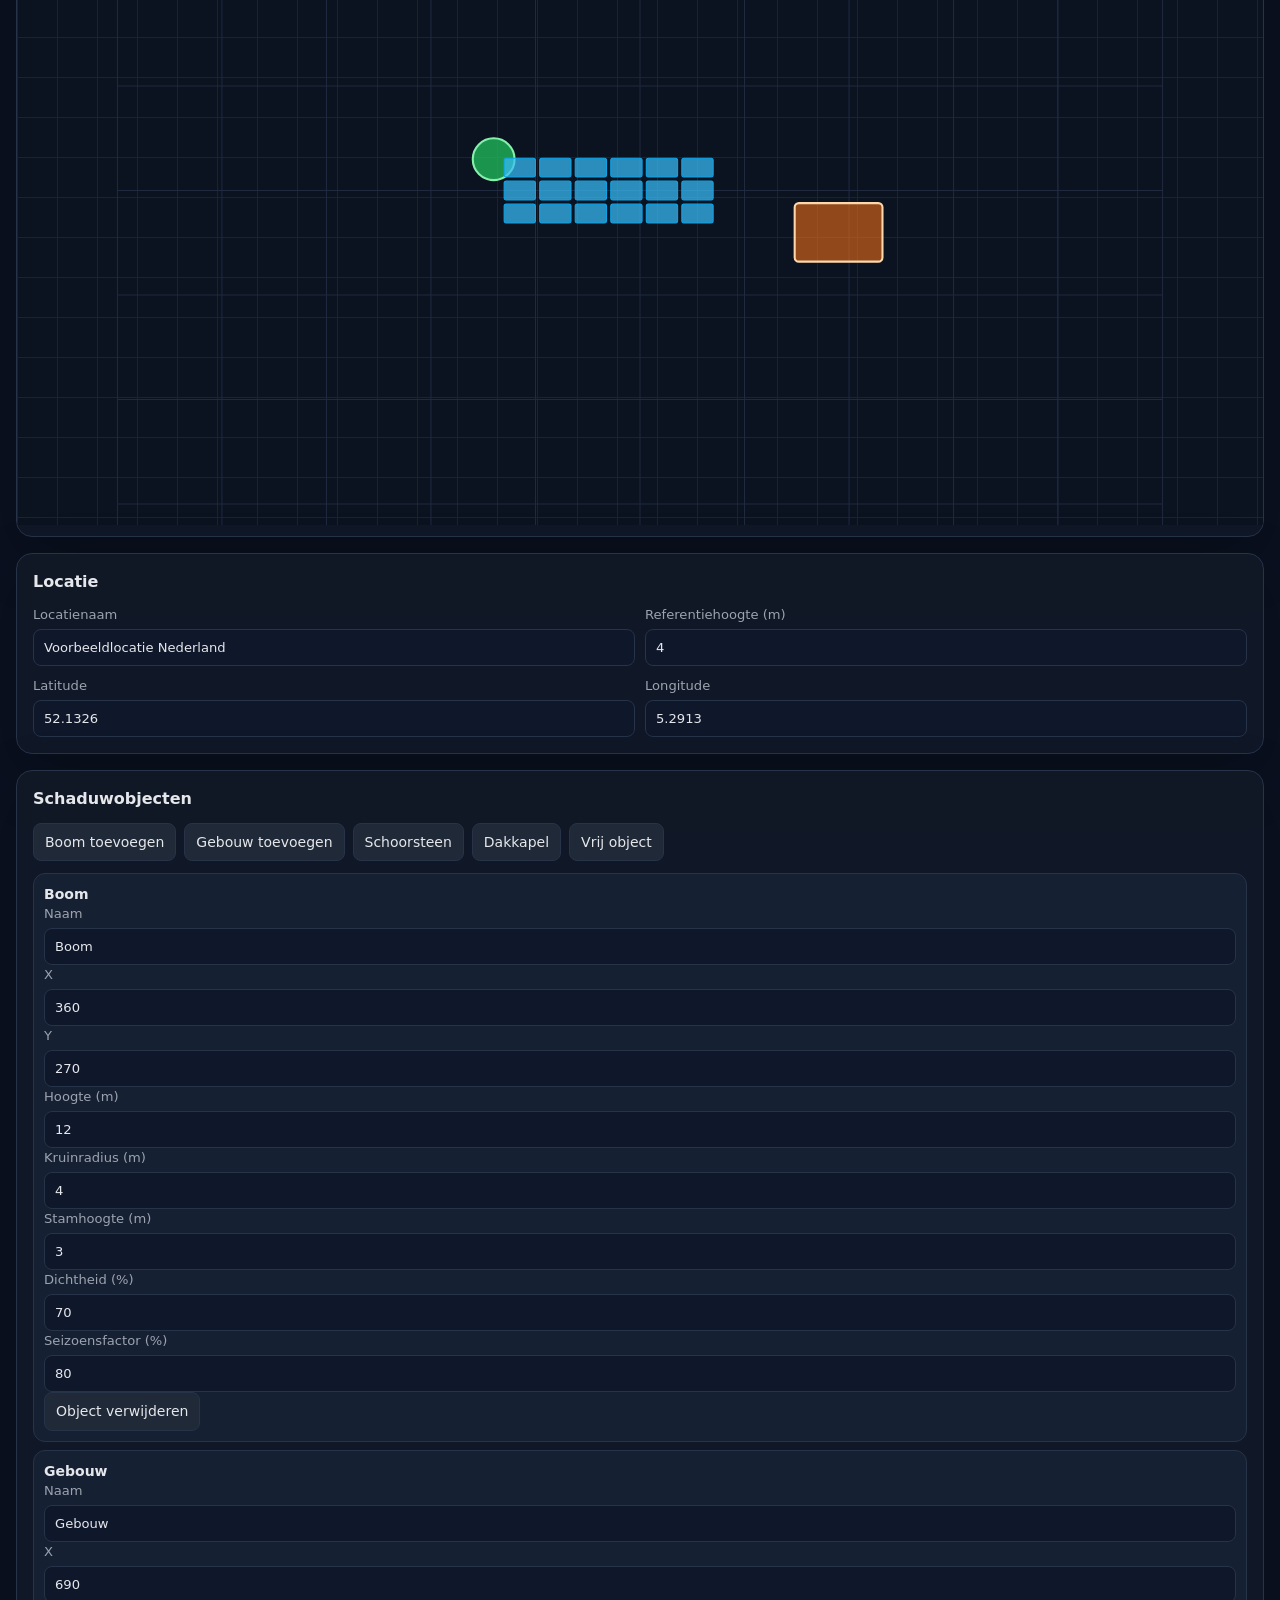
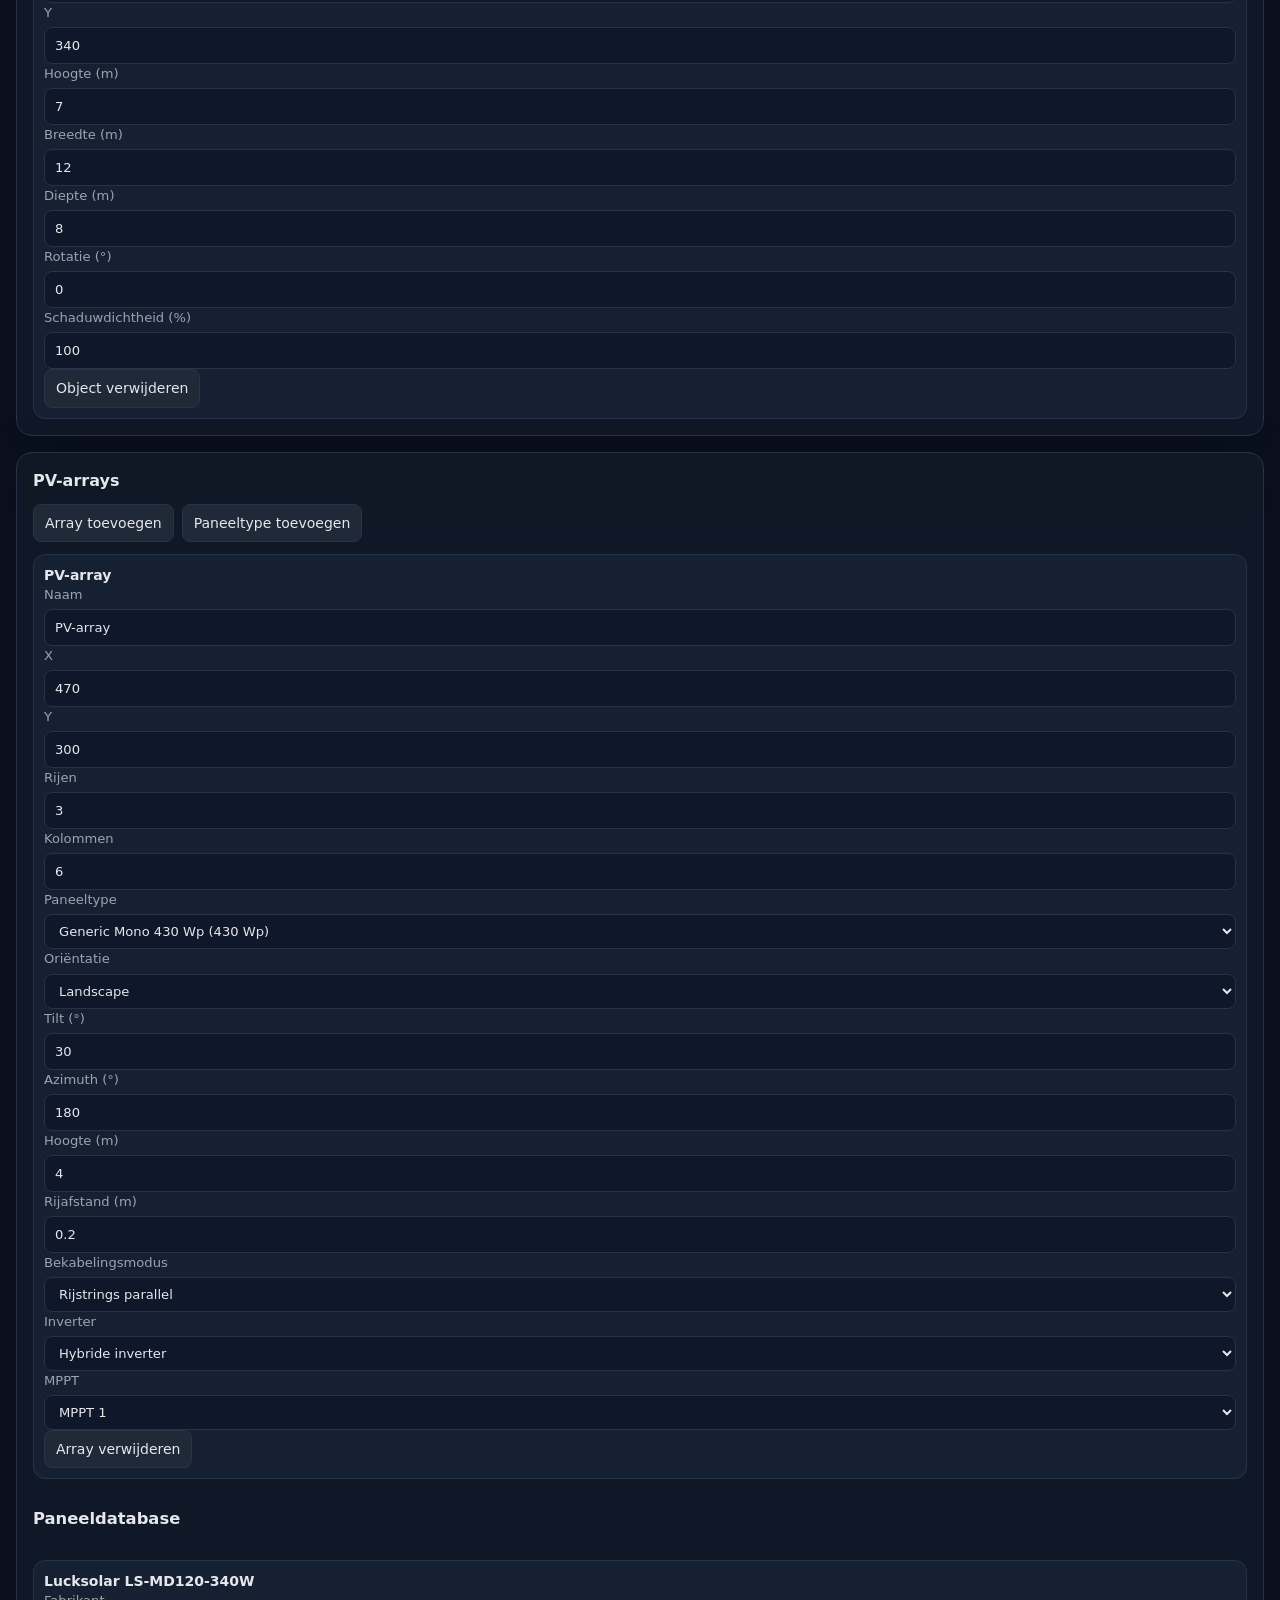
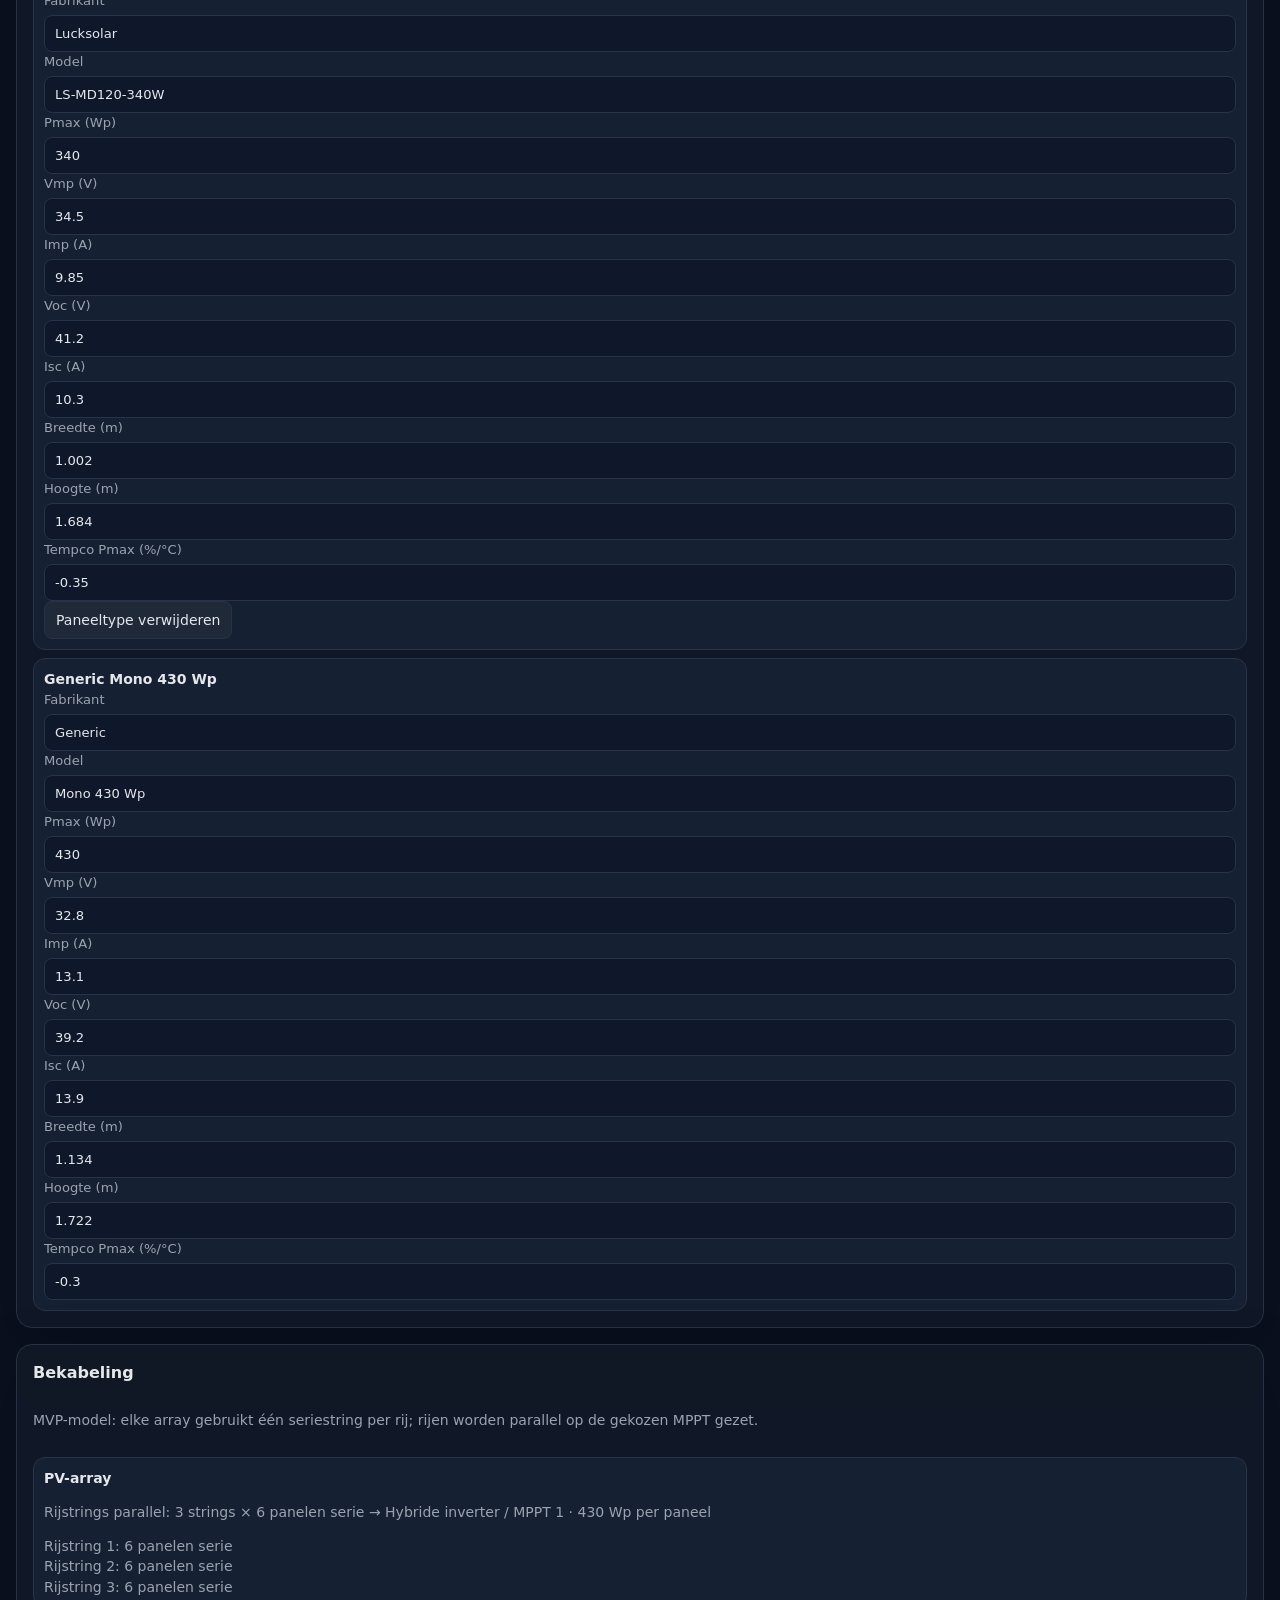
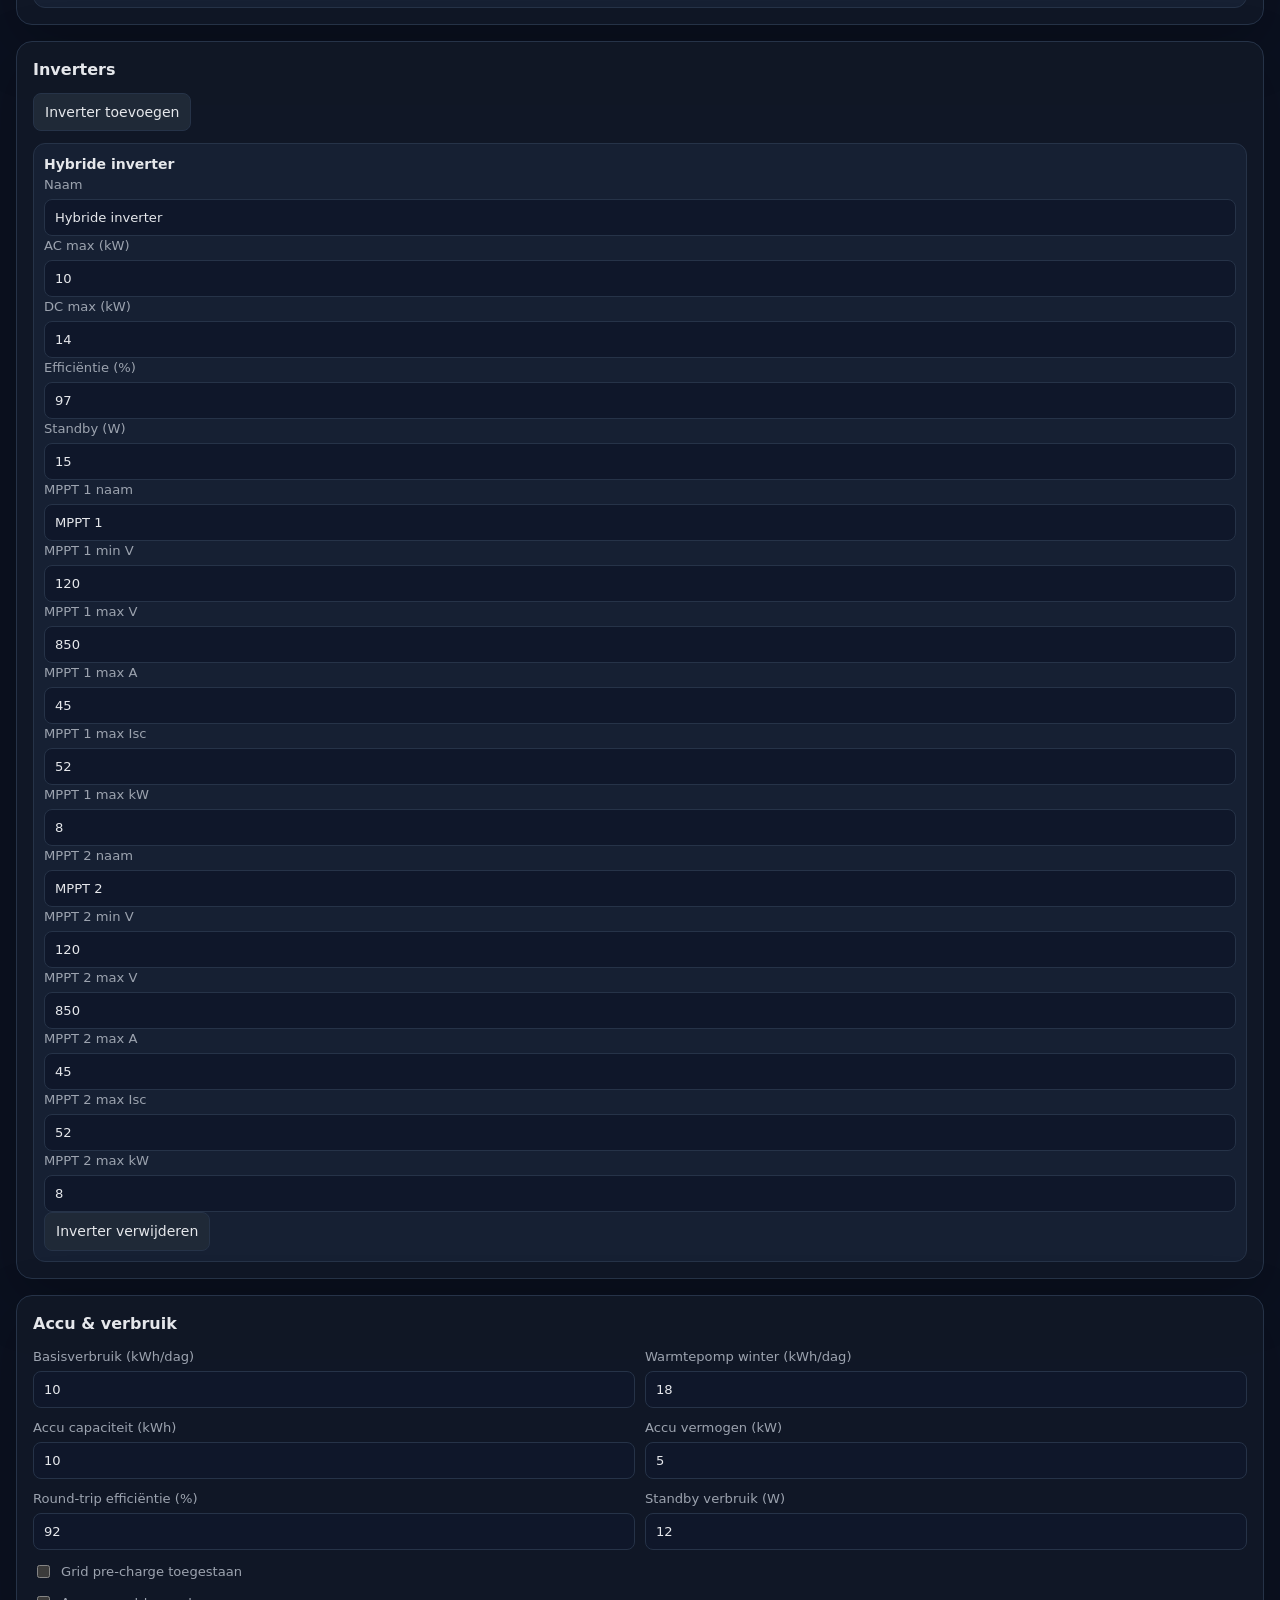
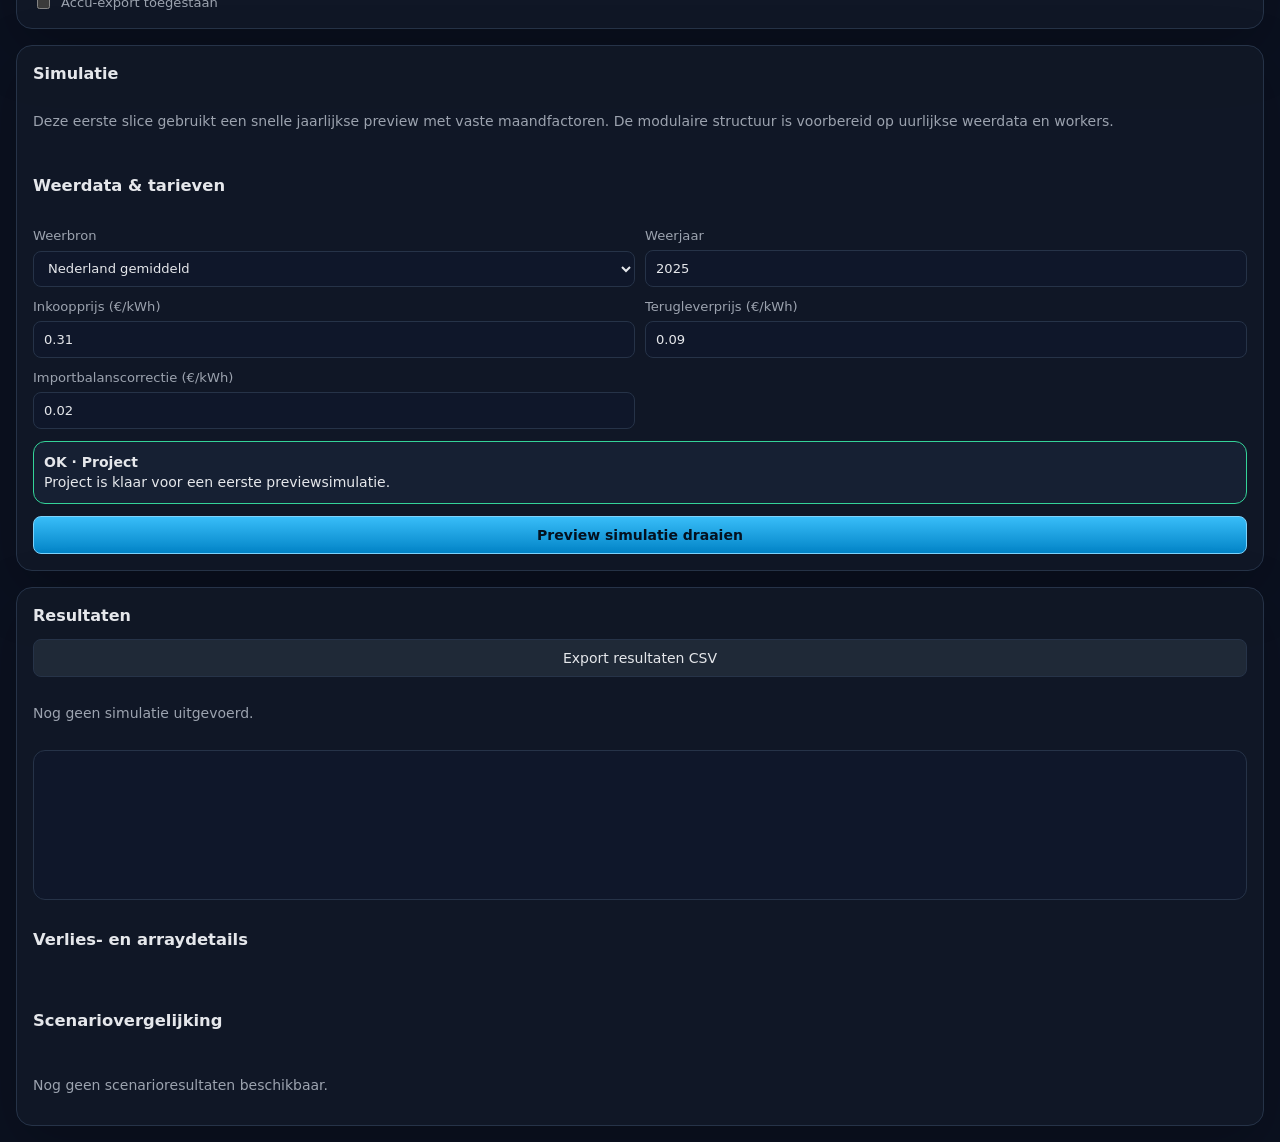
==== commit f0f25b0b: "Add generic scenario comparison Agent-Logs-Url: https://github.com/joostmoesker-sys/shade-analyser/s" ====
--- a/generic/index.html
+++ b/generic/index.html
@@ -38,9 +38,14 @@
           Scenario
           <select id="scenarioSelect"></select>
         </label>
+        <label>
+          Scenarionaam
+          <input id="scenarioNameInput" type="text" />
+        </label>
         <div class="button-row">
           <button id="duplicateScenarioBtn" type="button">Scenario kopiëren</button>
           <button id="runSimulationBtn" type="button" class="primary">Preview simulatie</button>
+          <button id="runAllScenariosBtn" type="button">Alle scenario's</button>
         </div>
       </section>
 
@@ -209,6 +214,8 @@
         <div id="monthlyChart" class="monthly-chart" aria-label="Maandopbrengst grafiek"></div>
         <h3>Verlies- en arraydetails</h3>
         <div id="lossDetails" class="editor-stack"></div>
+        <h3>Scenariovergelijking</h3>
+        <div id="scenarioComparison" class="comparison-table"></div>
       </section>
     </aside>
   </main>
--- a/generic/styles.css
+++ b/generic/styles.css
@@ -329,6 +329,33 @@
   background: #0f172a;
 }
 
+.comparison-table {
+  overflow-x: auto;
+}
+
+.comparison-table table {
+  width: 100%;
+  border-collapse: collapse;
+  min-width: 620px;
+}
+
+.comparison-table th,
+.comparison-table td {
+  border-bottom: 1px solid var(--border);
+  padding: 8px;
+  text-align: right;
+}
+
+.comparison-table th:first-child,
+.comparison-table td:first-child {
+  text-align: left;
+}
+
+.comparison-table th {
+  color: var(--muted);
+  font-weight: 600;
+}
+
 .bar {
   display: grid;
   align-items: end;
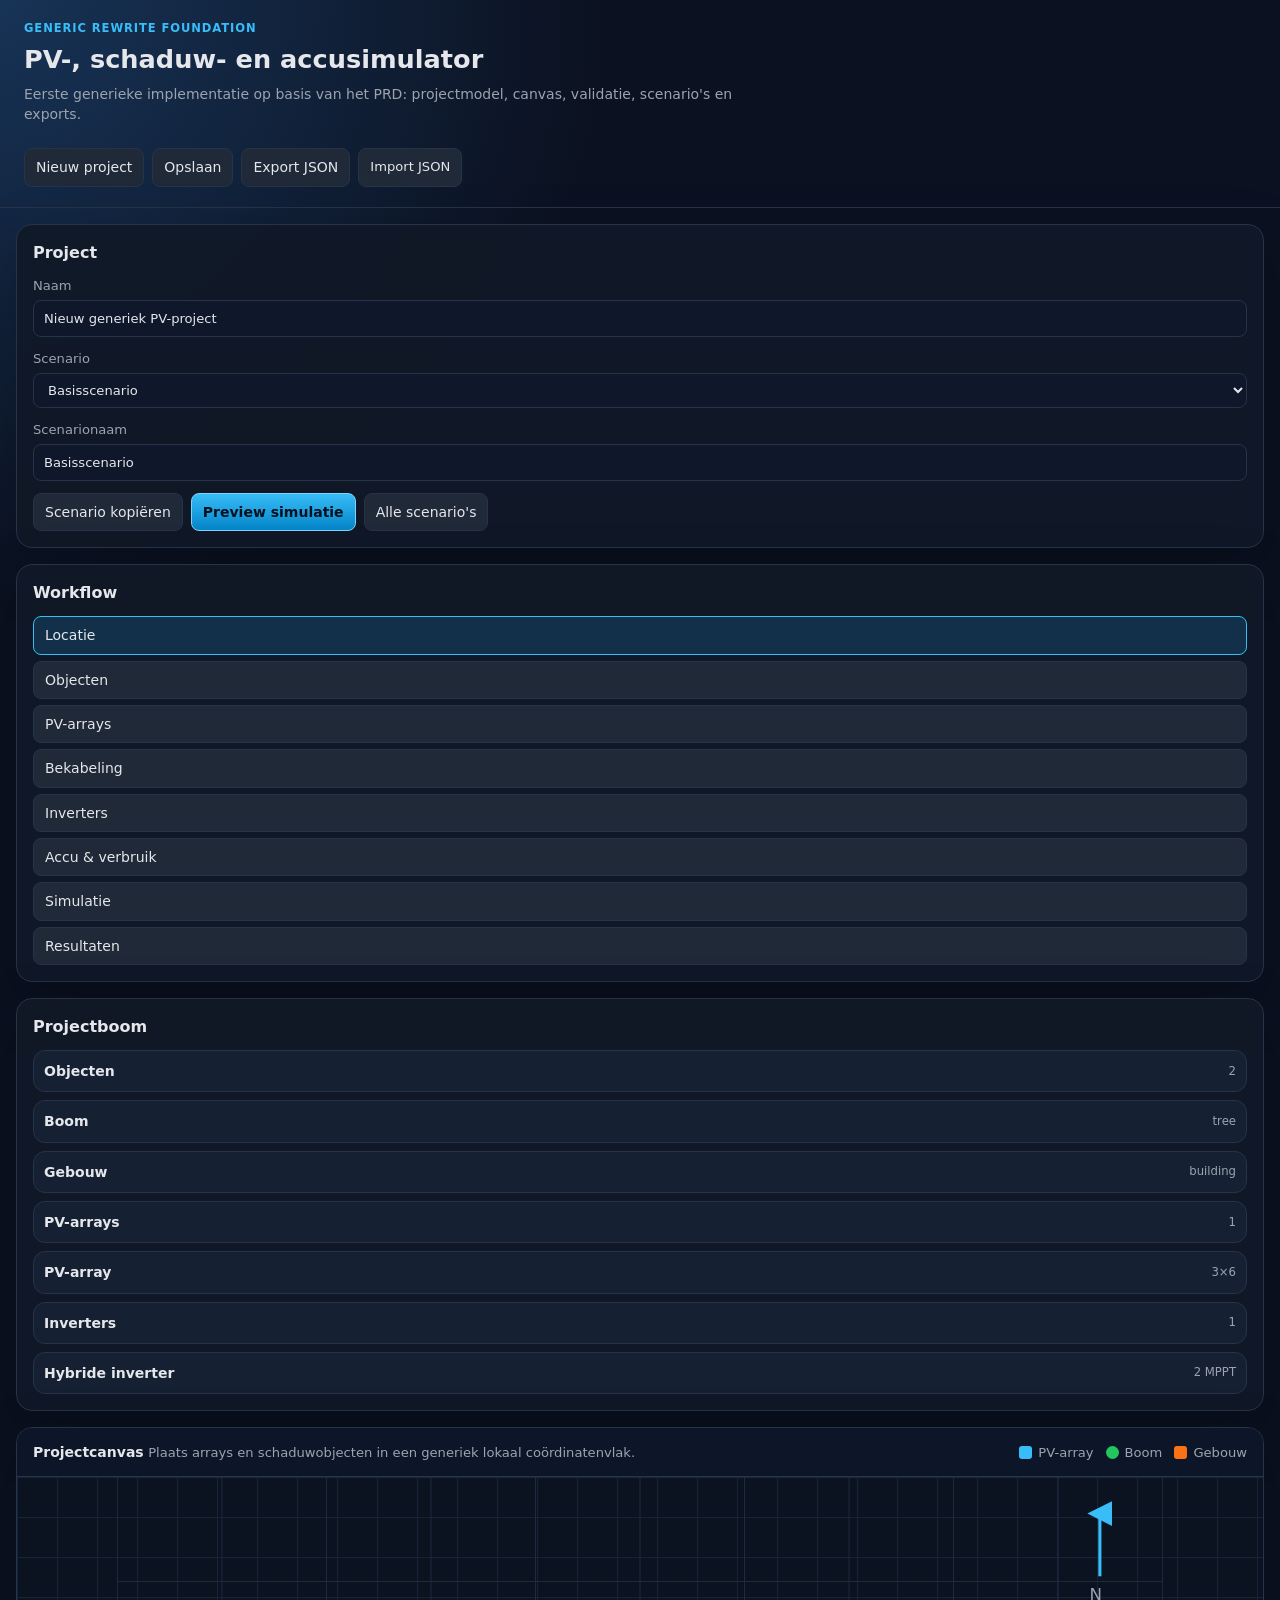
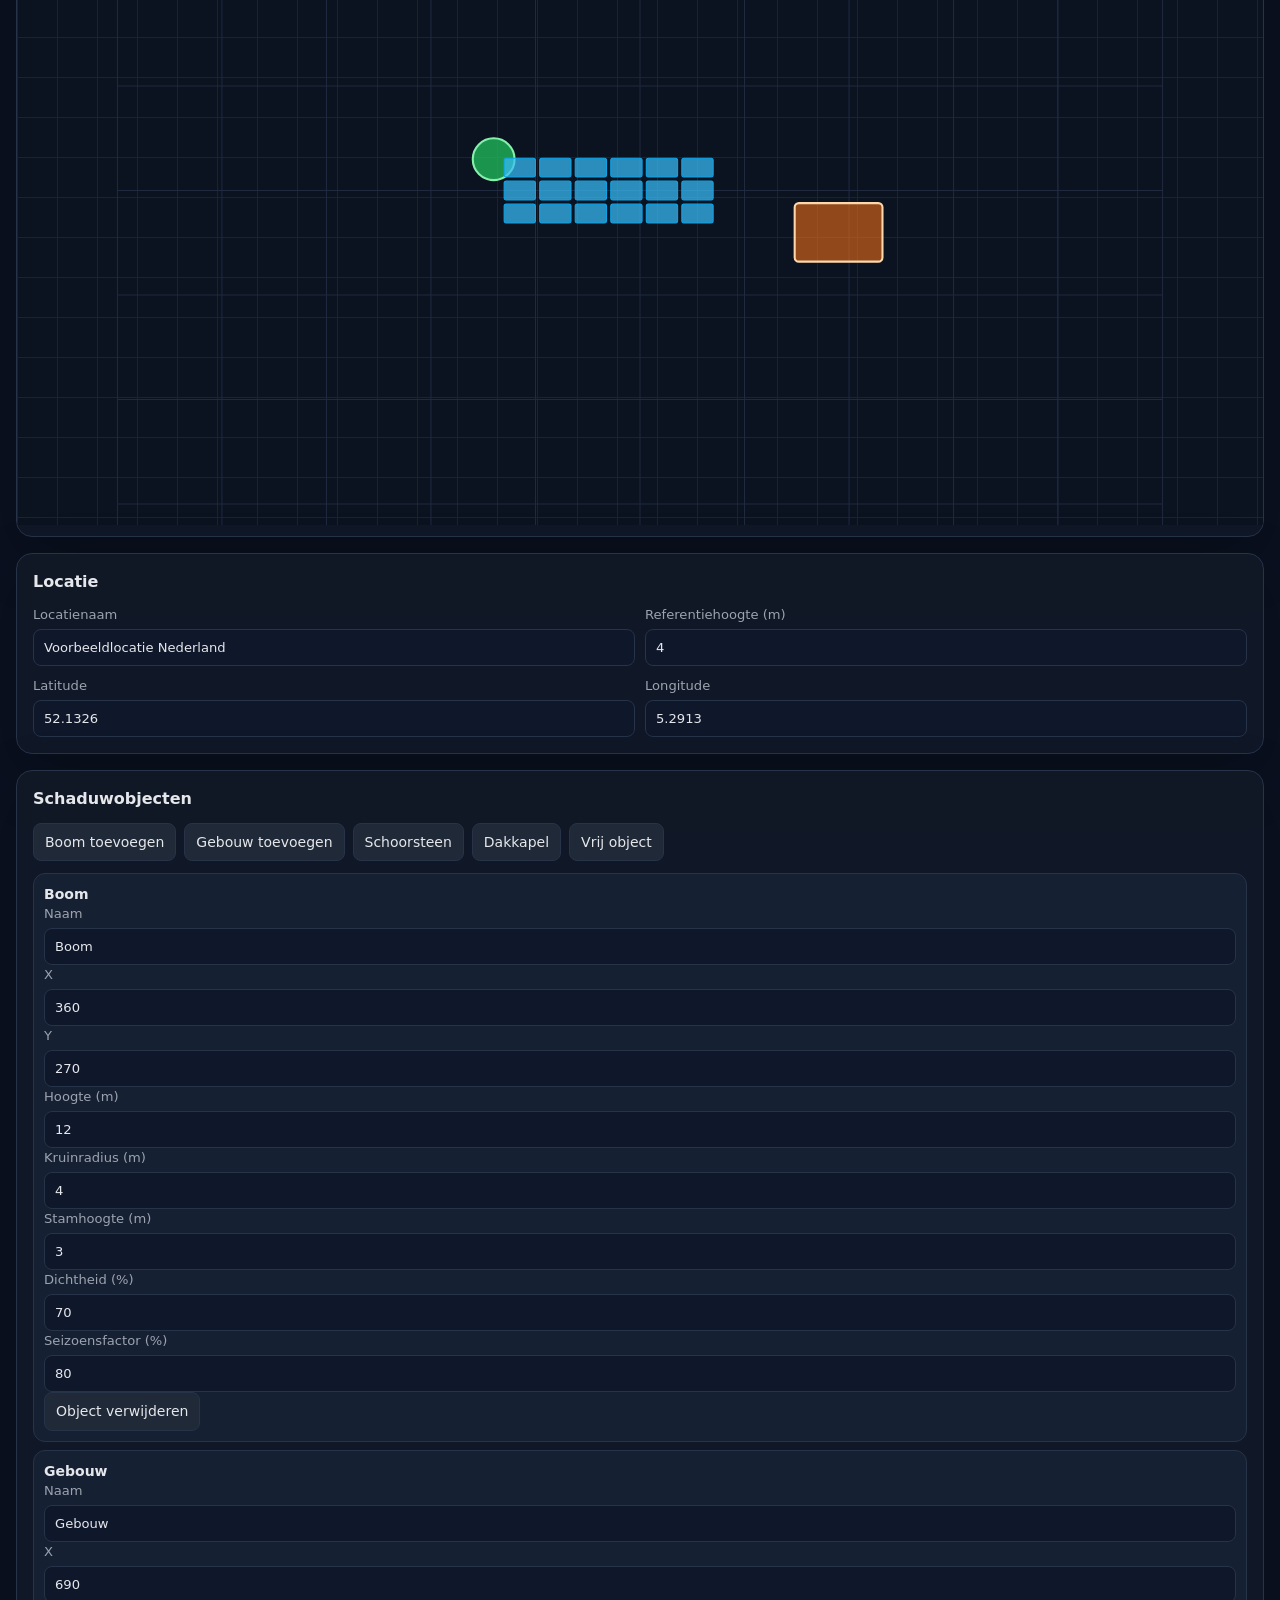
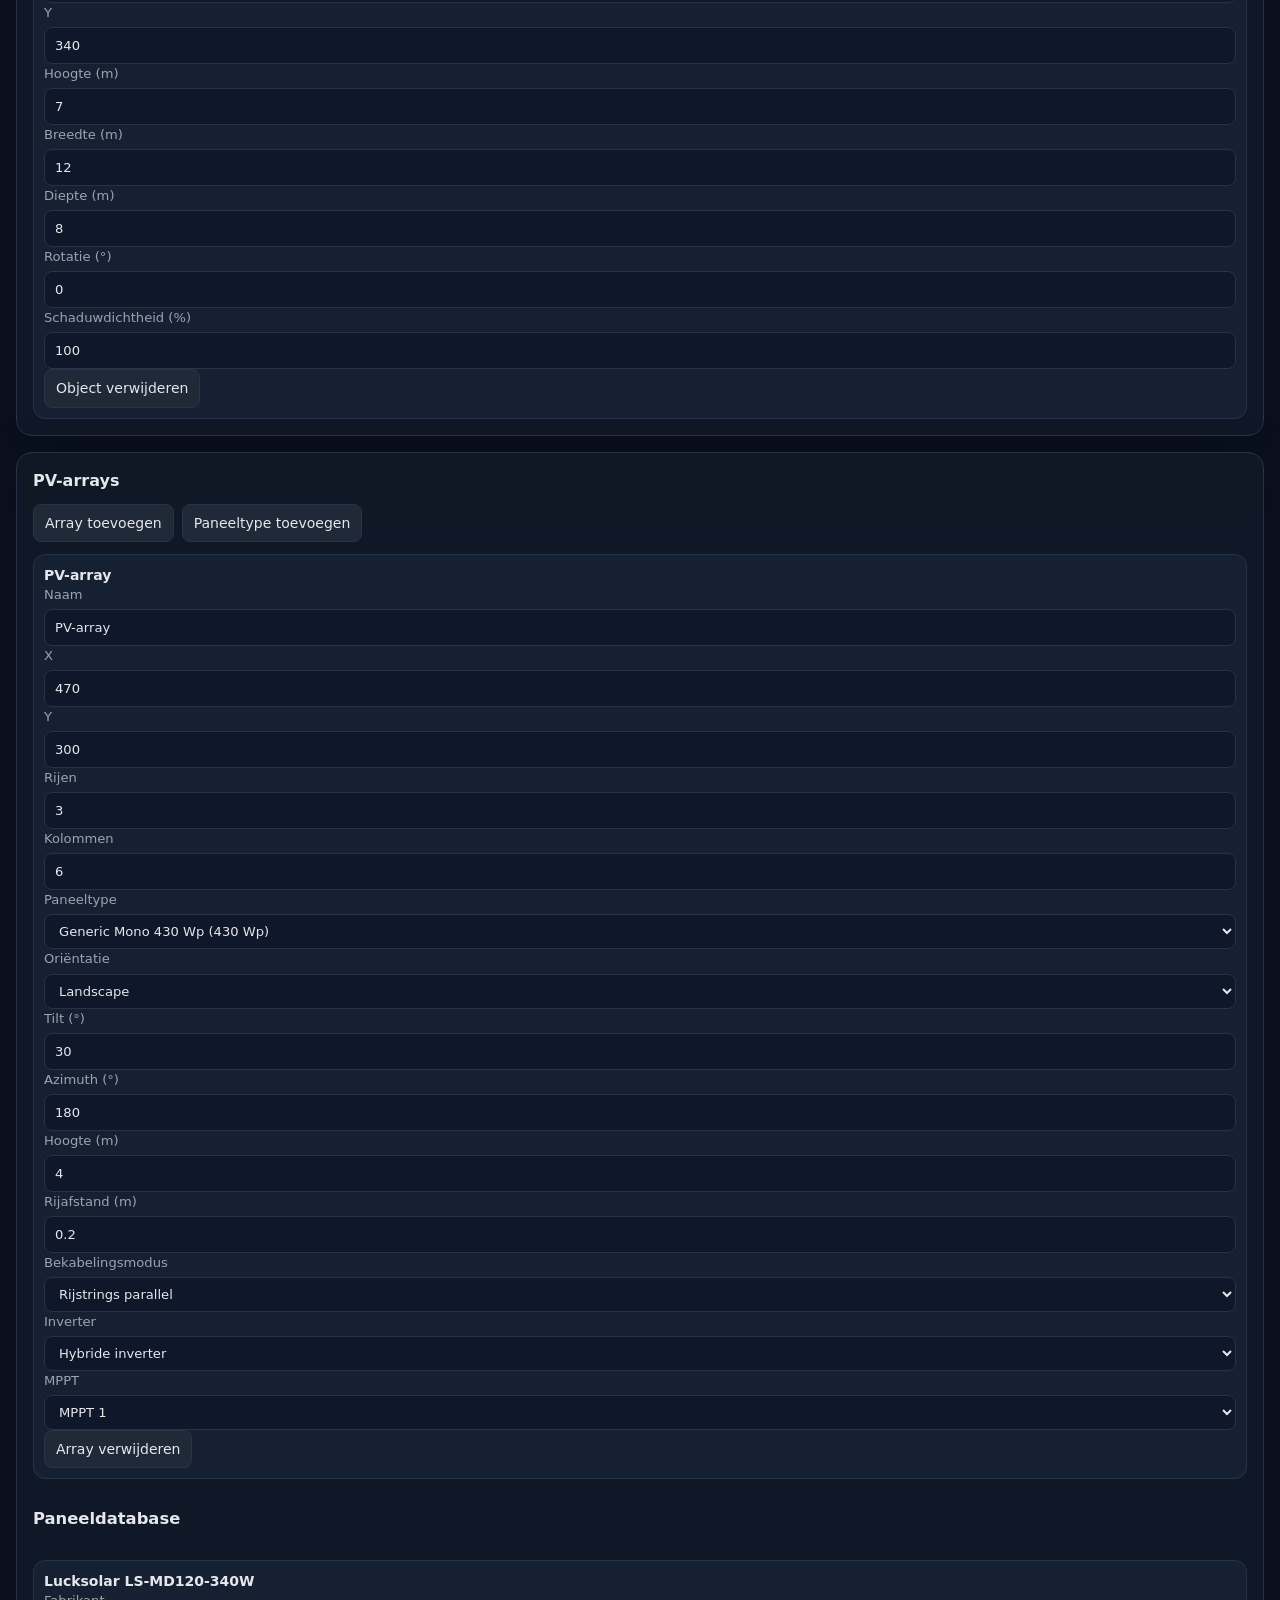
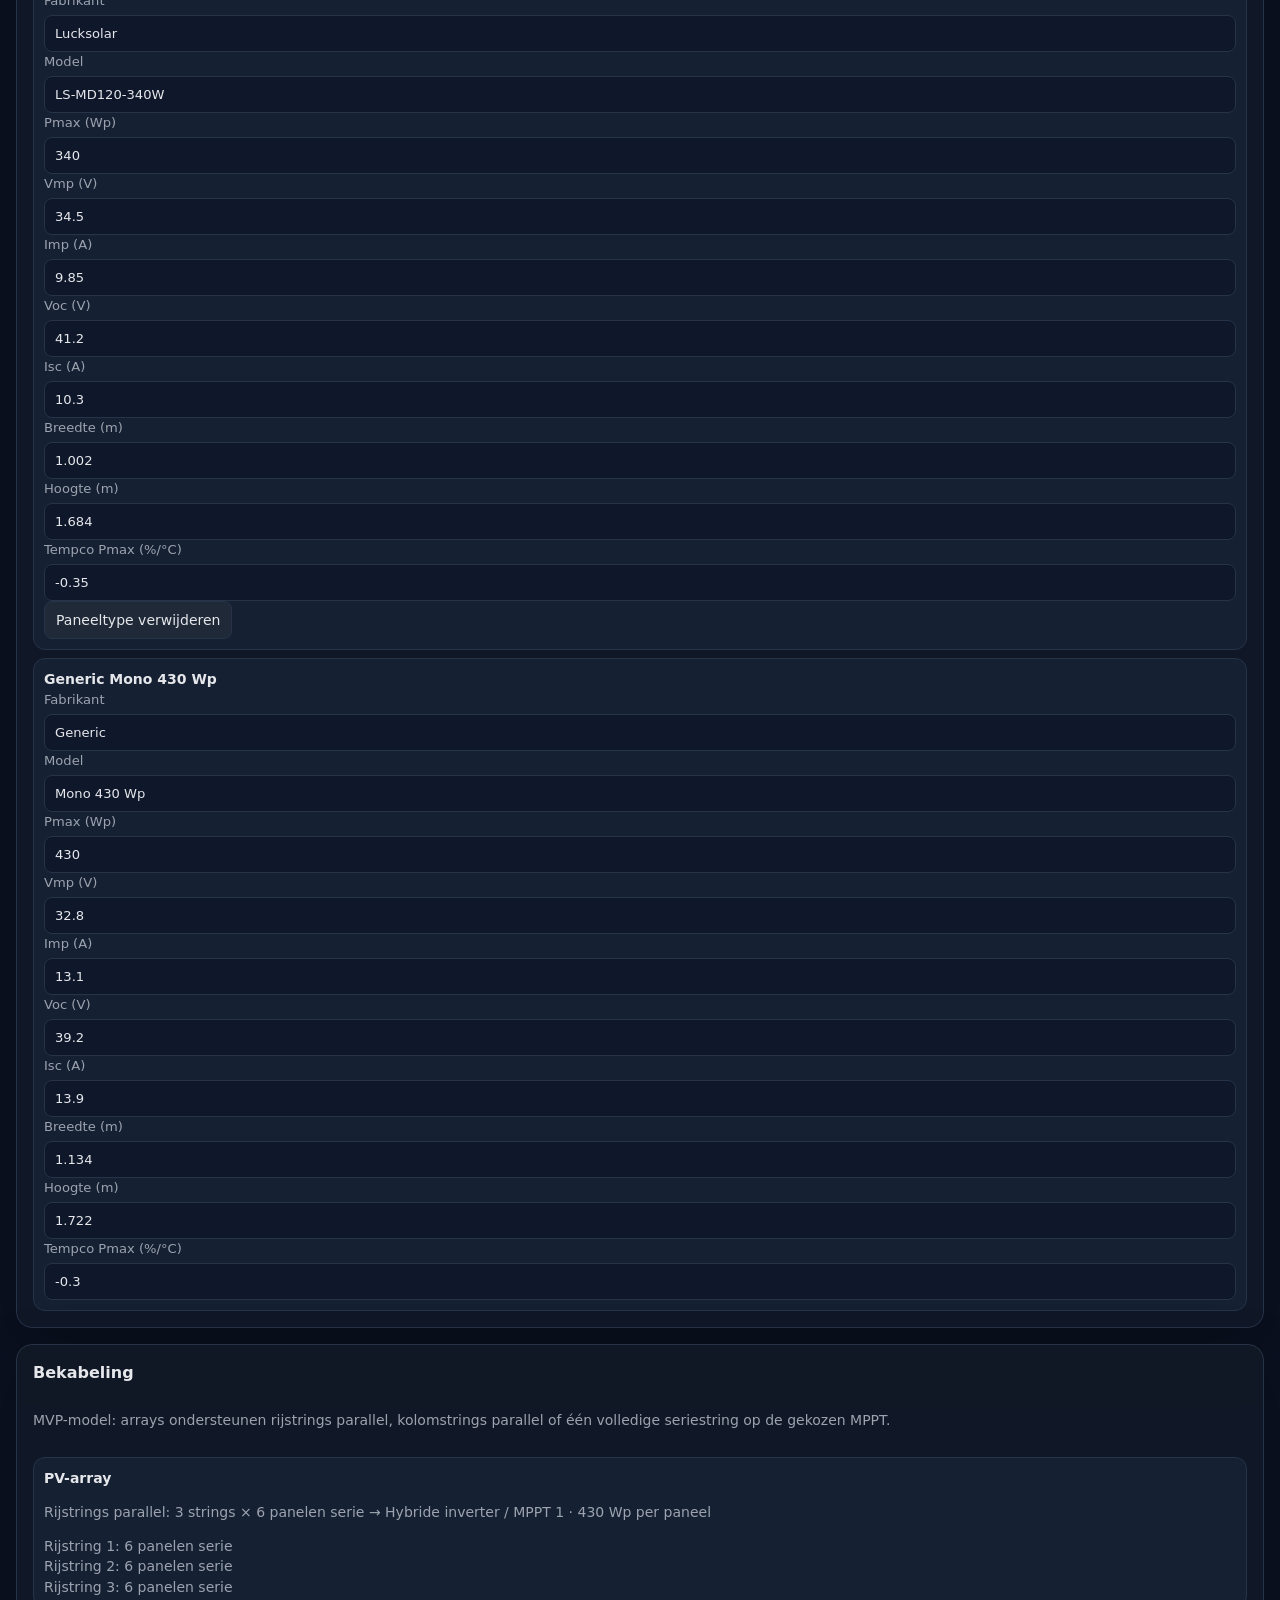
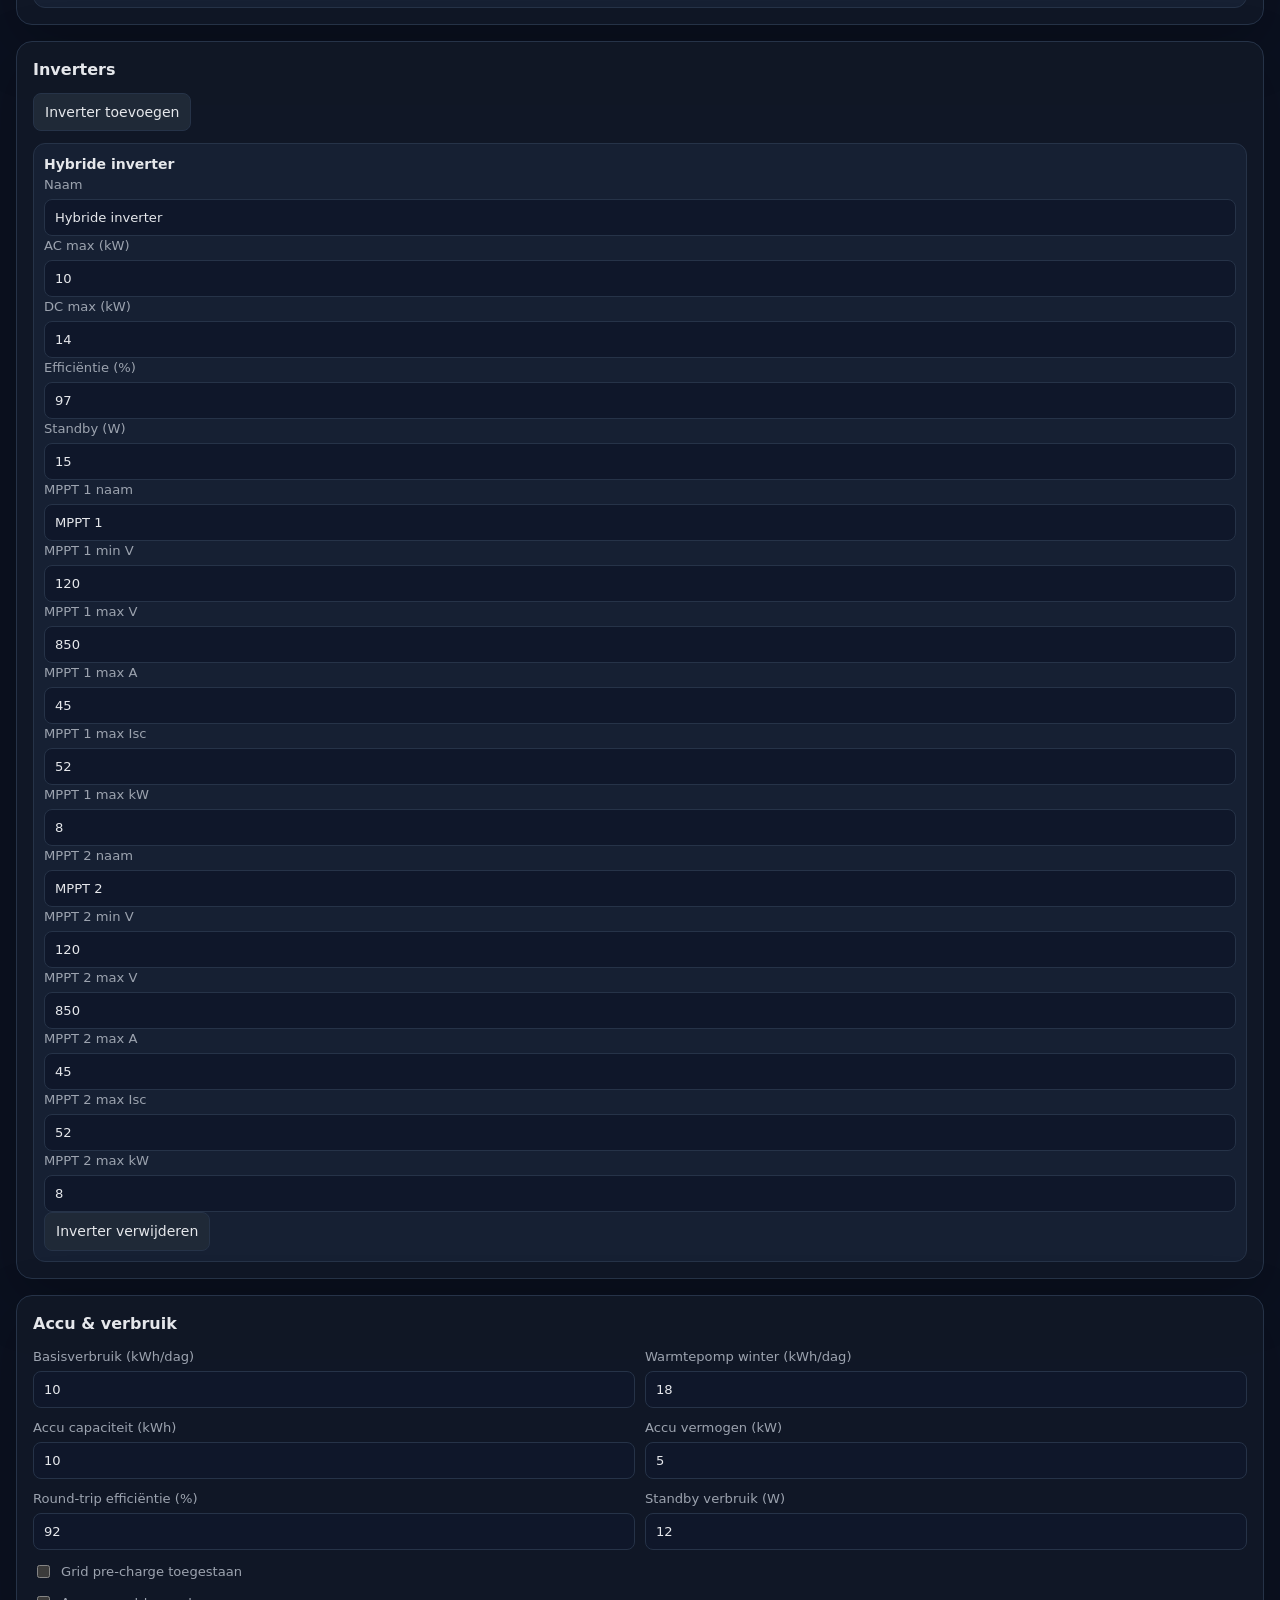
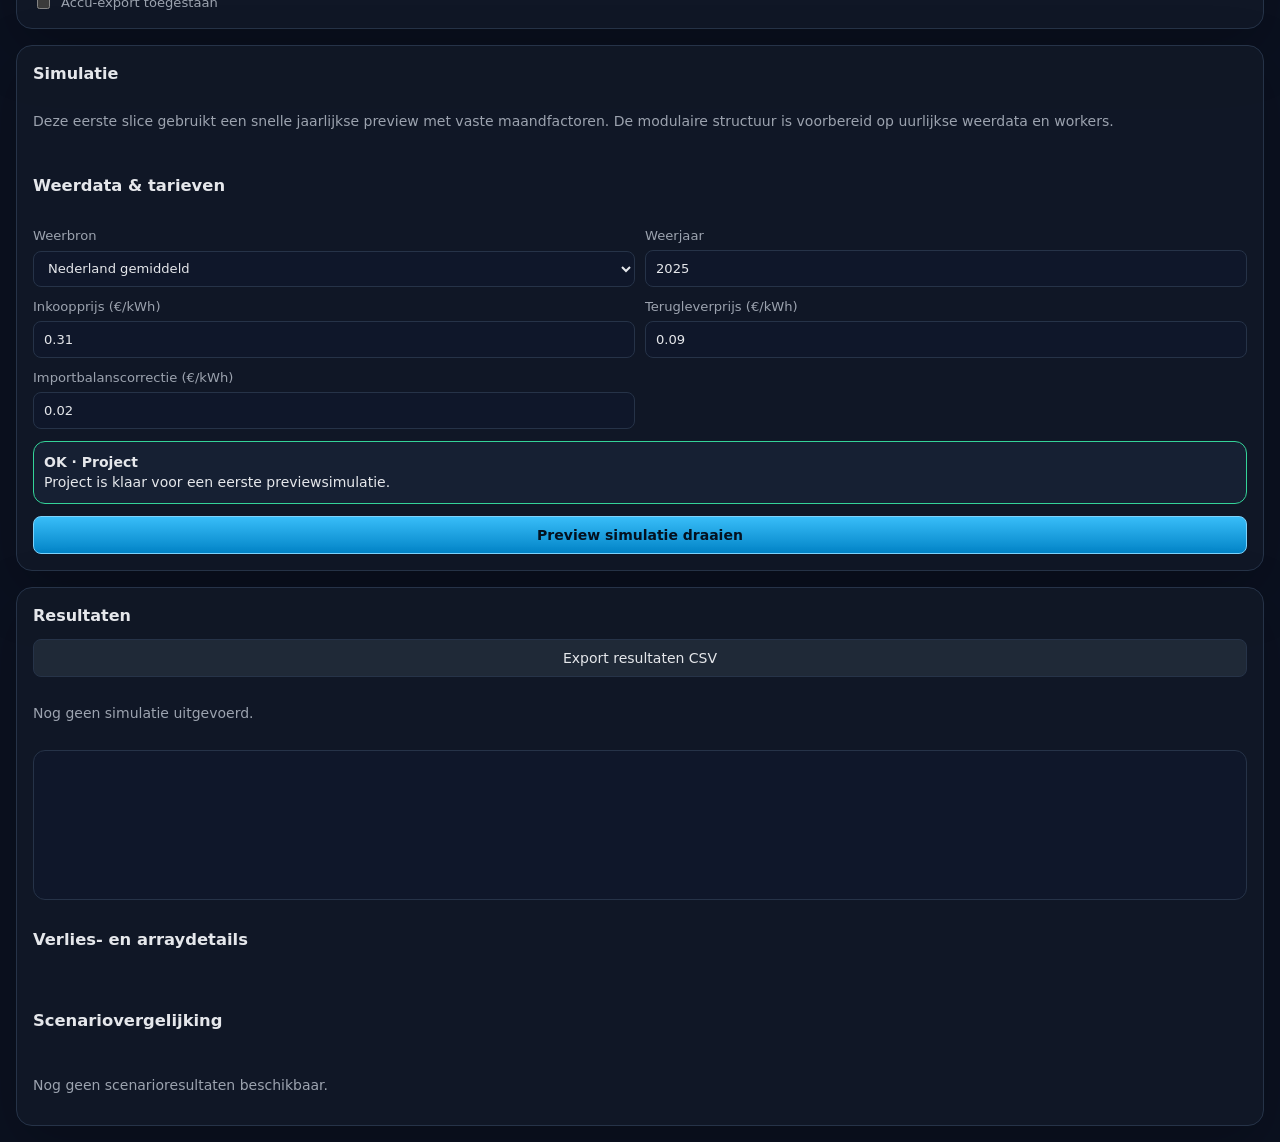
==== commit b35c158e: "Update generic wiring descriptions Agent-Logs-Url: https://github.com/joostmoesker-sys/shade-analyse" ====
--- a/generic/index.html
+++ b/generic/index.html
@@ -123,7 +123,7 @@
 
       <section id="wiringSection" class="card workflow-section" hidden>
         <h2>Bekabeling</h2>
-        <p class="muted">MVP-model: elke array gebruikt één seriestring per rij; rijen worden parallel op de gekozen MPPT gezet.</p>
+        <p class="muted">MVP-model: arrays ondersteunen rijstrings parallel, kolomstrings parallel of één volledige seriestring op de gekozen MPPT.</p>
         <div id="wiringEditor" class="editor-stack"></div>
       </section>
 
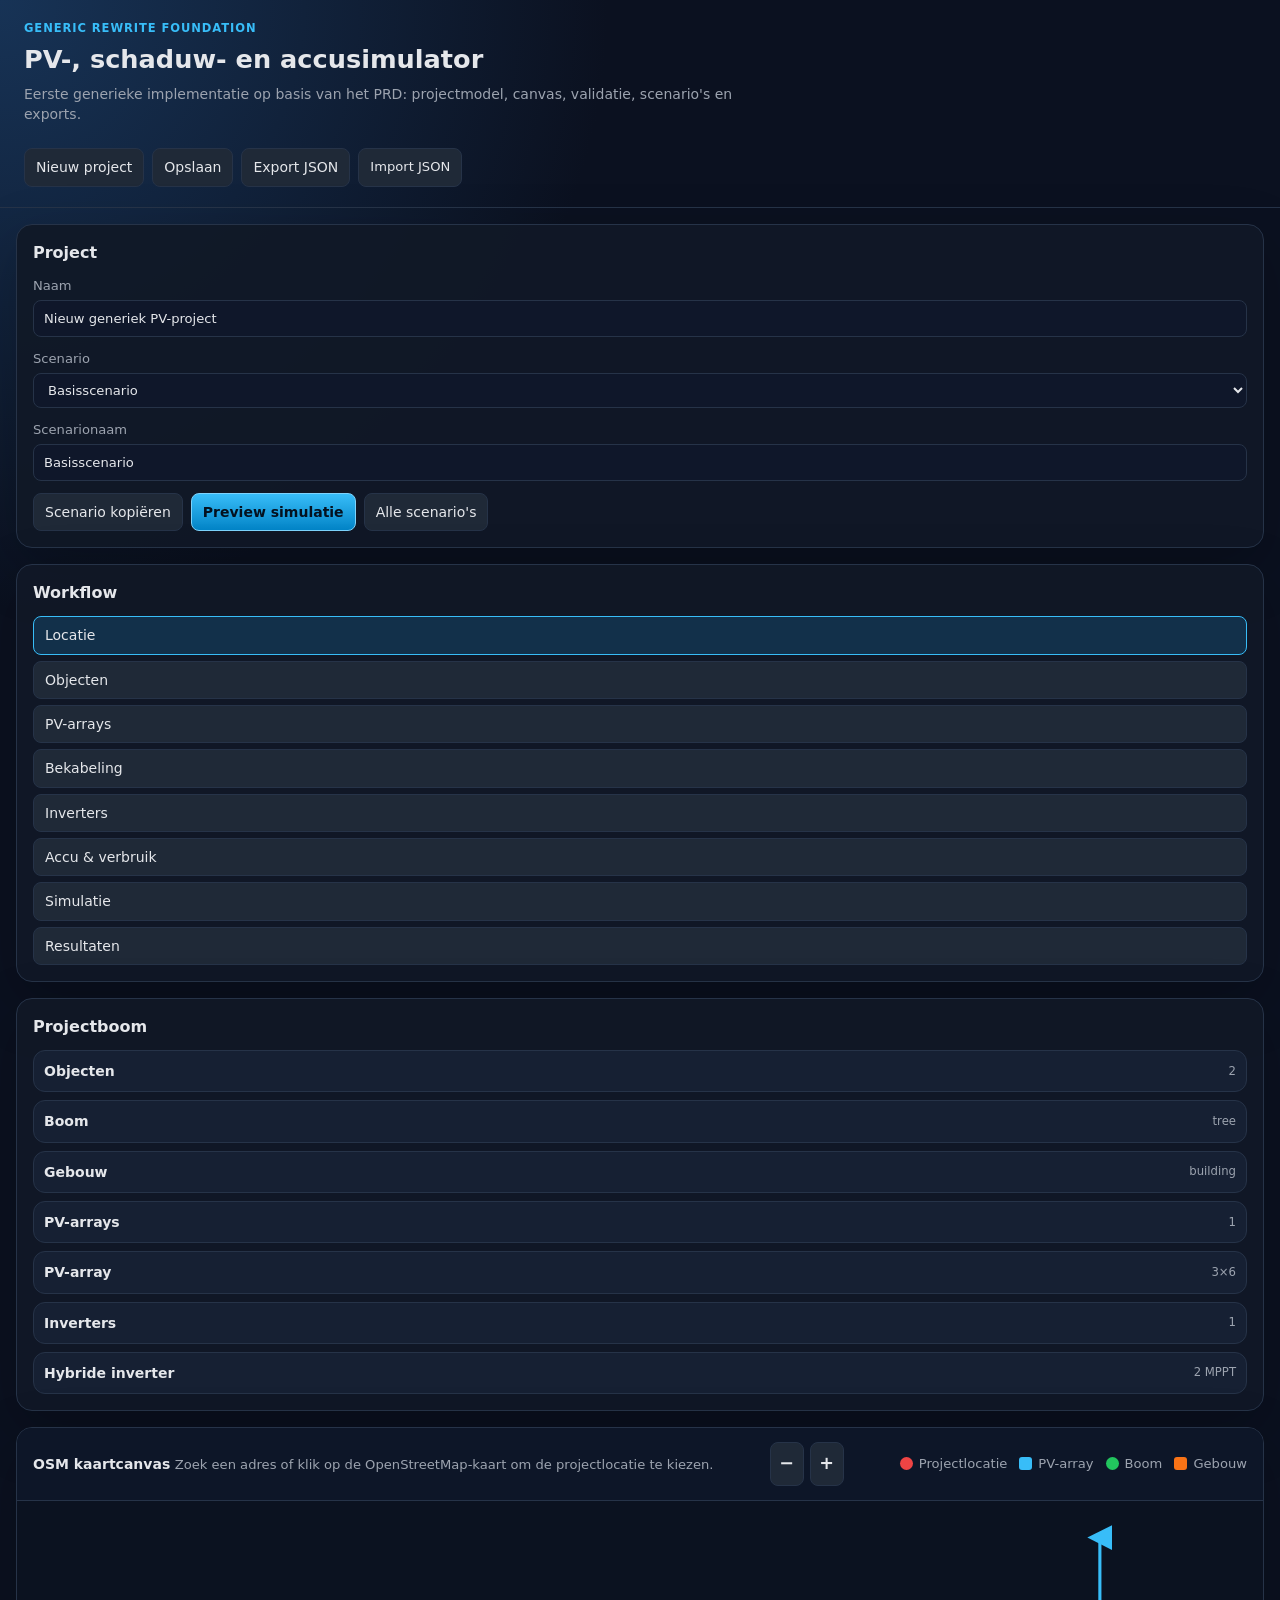
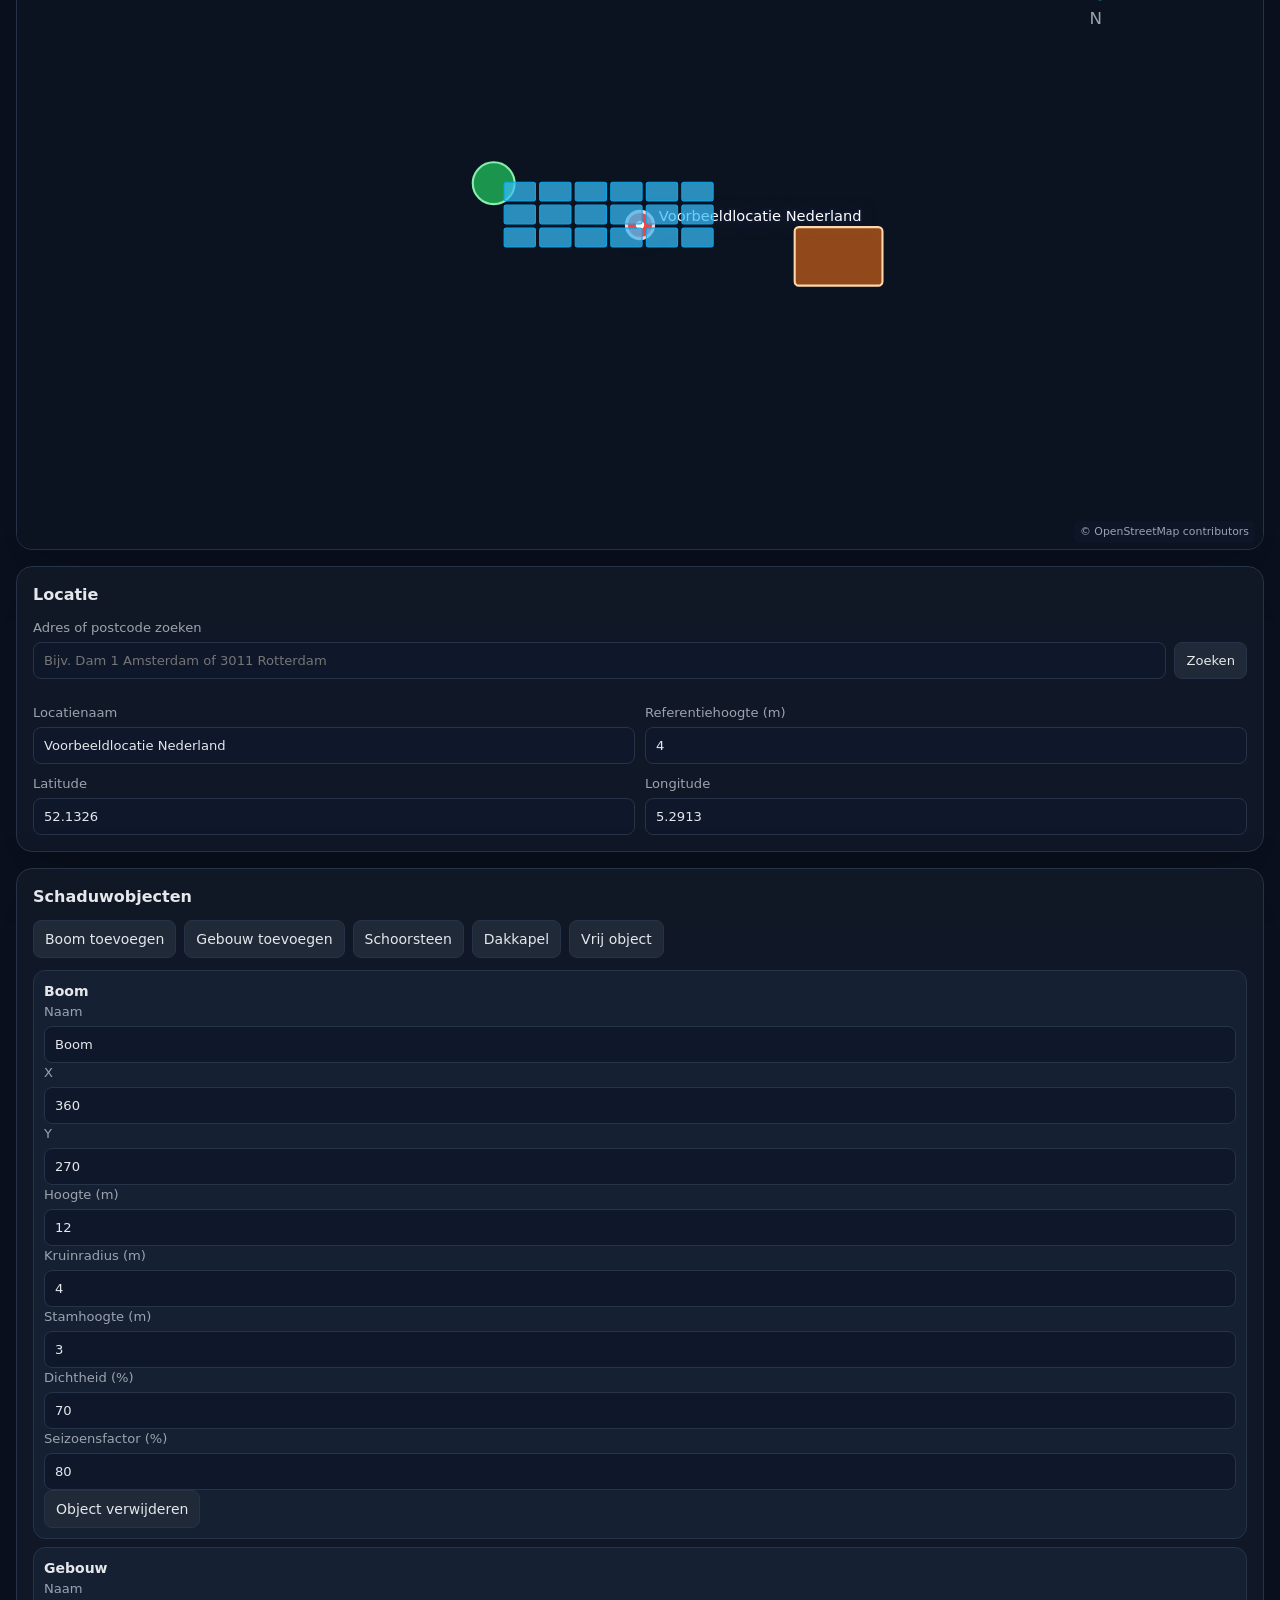
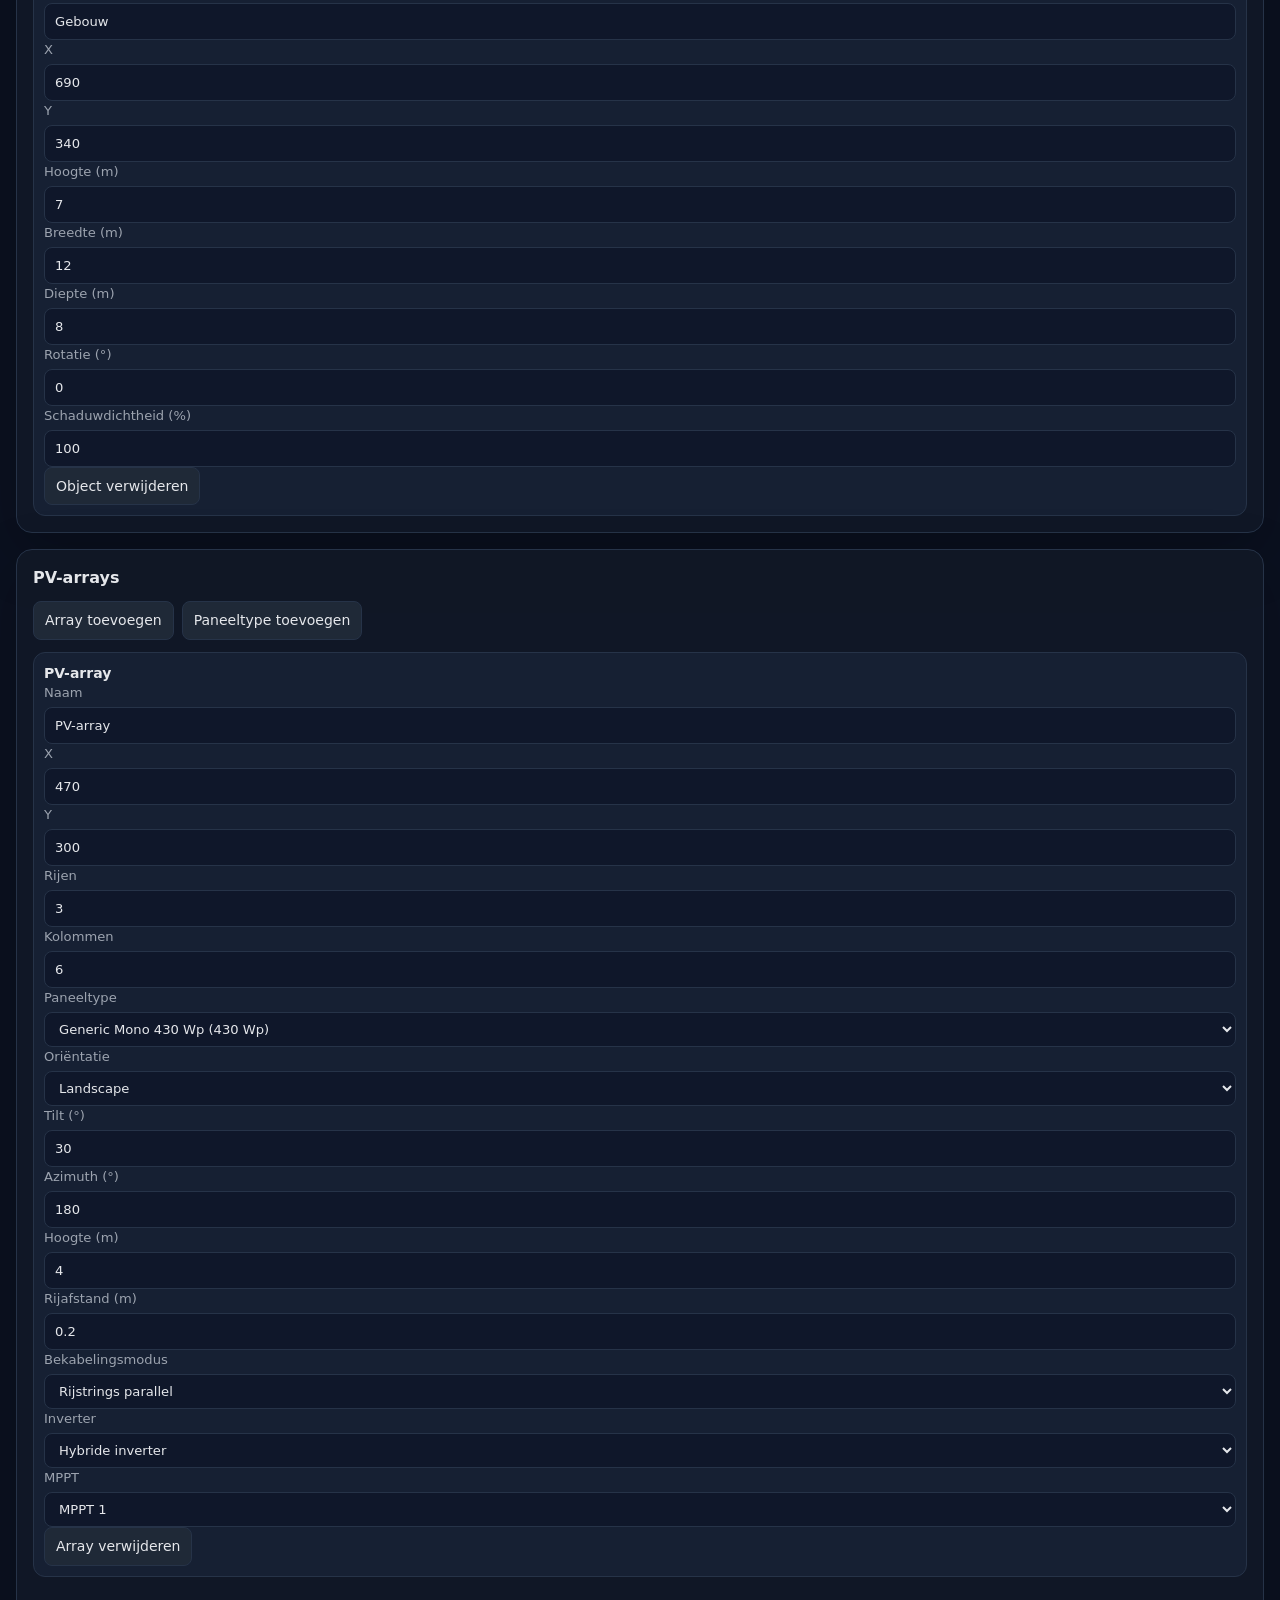
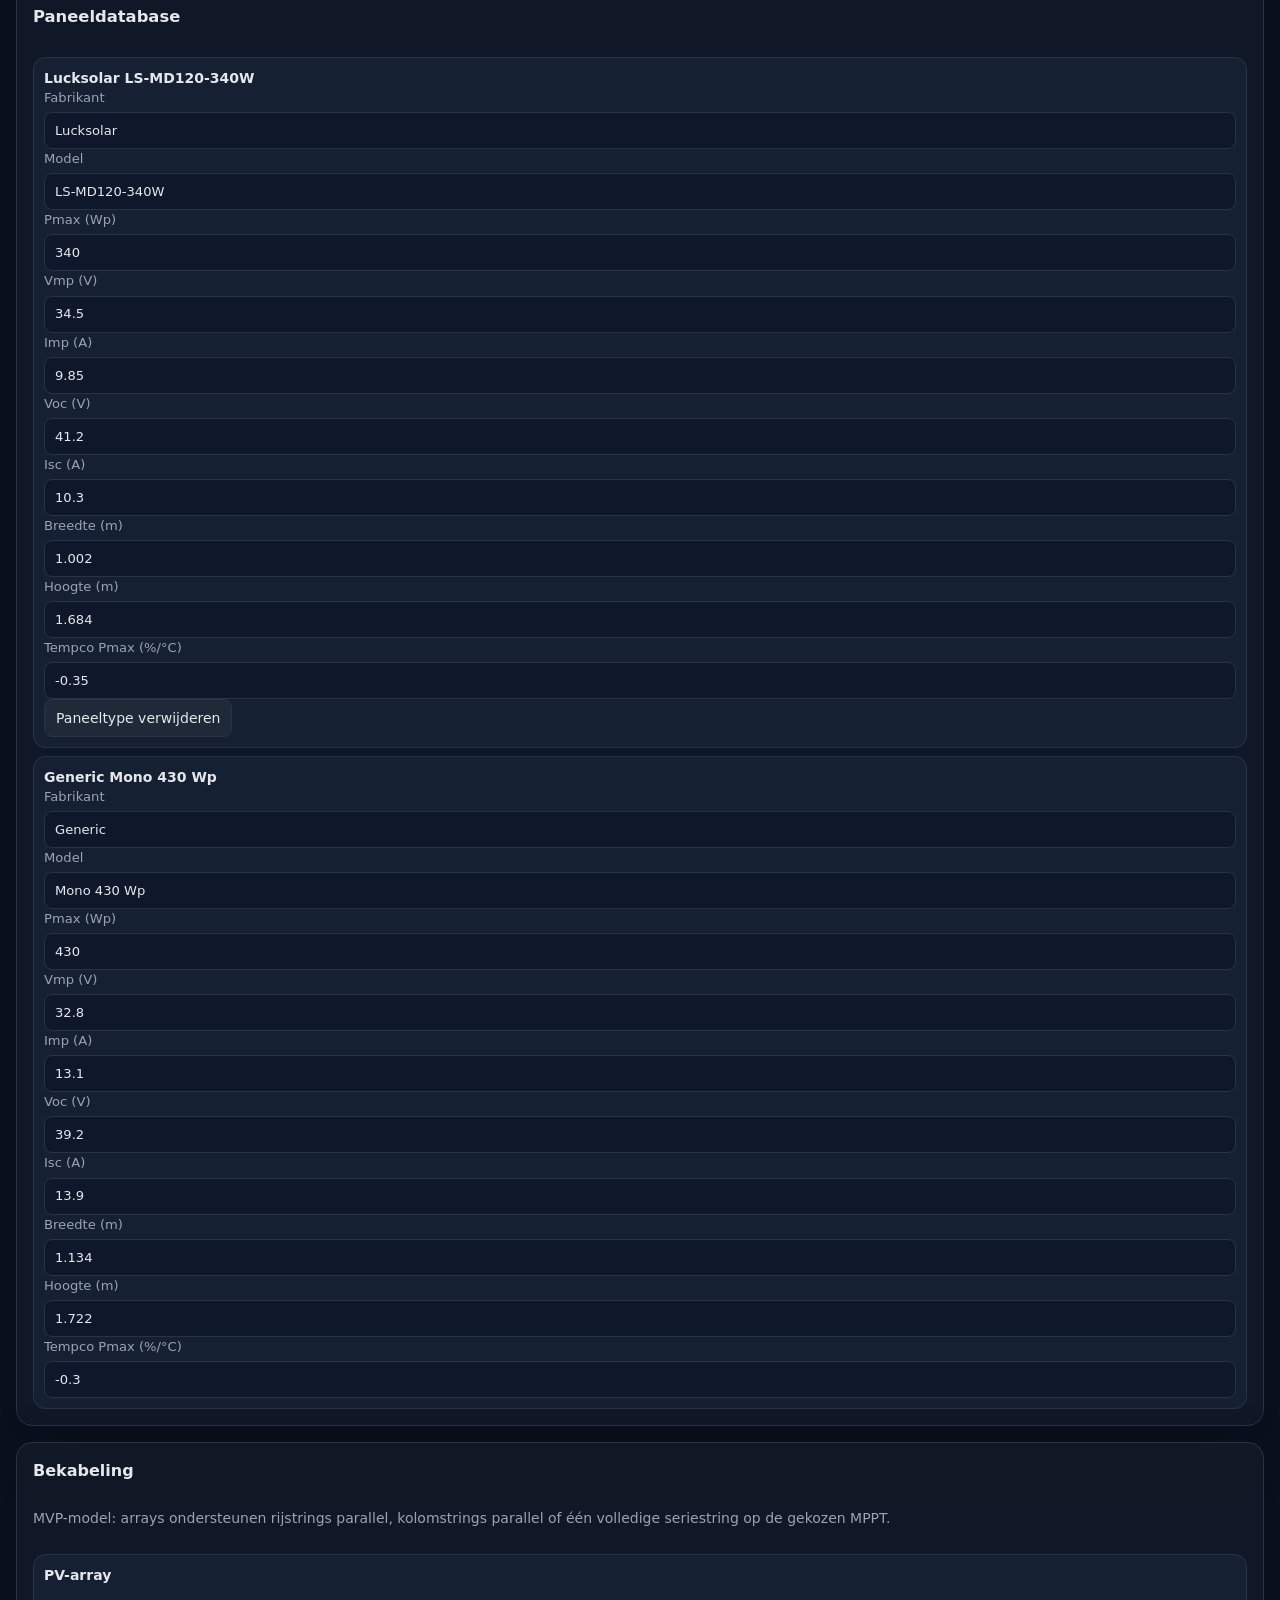
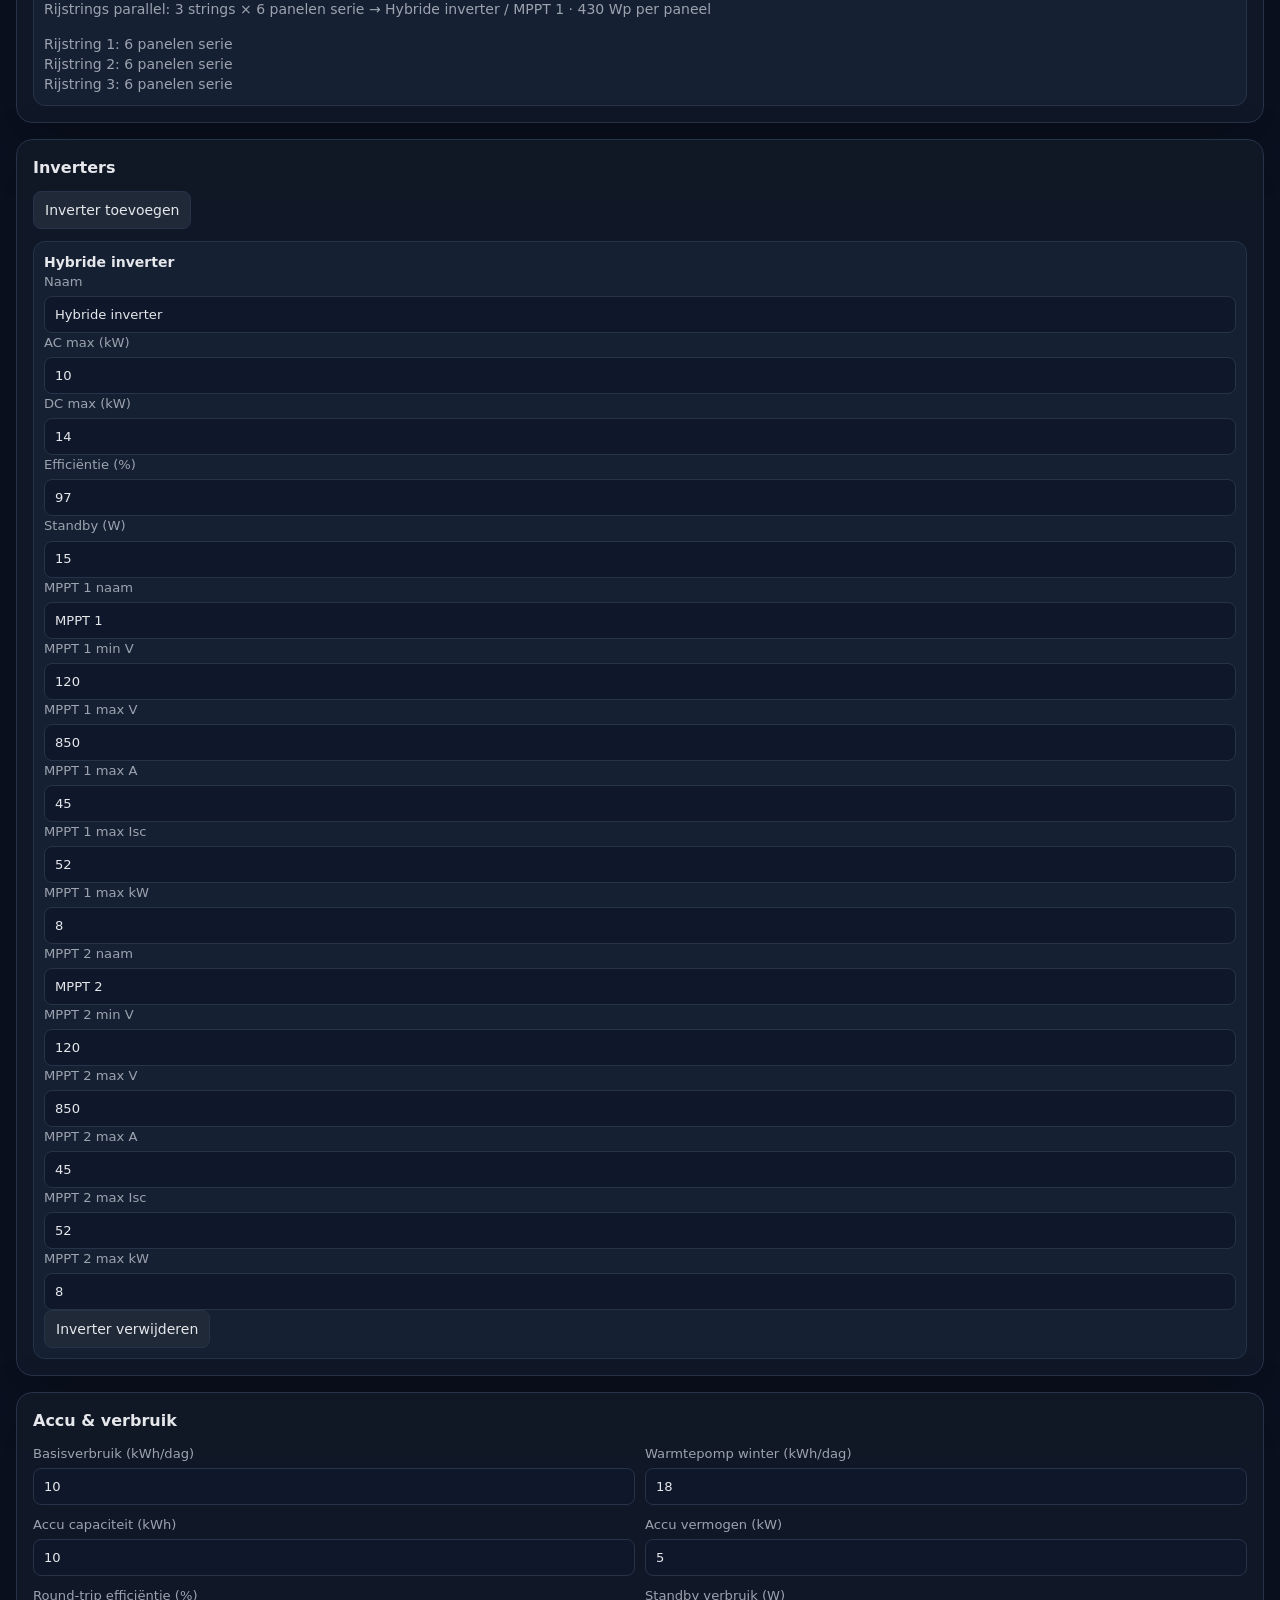
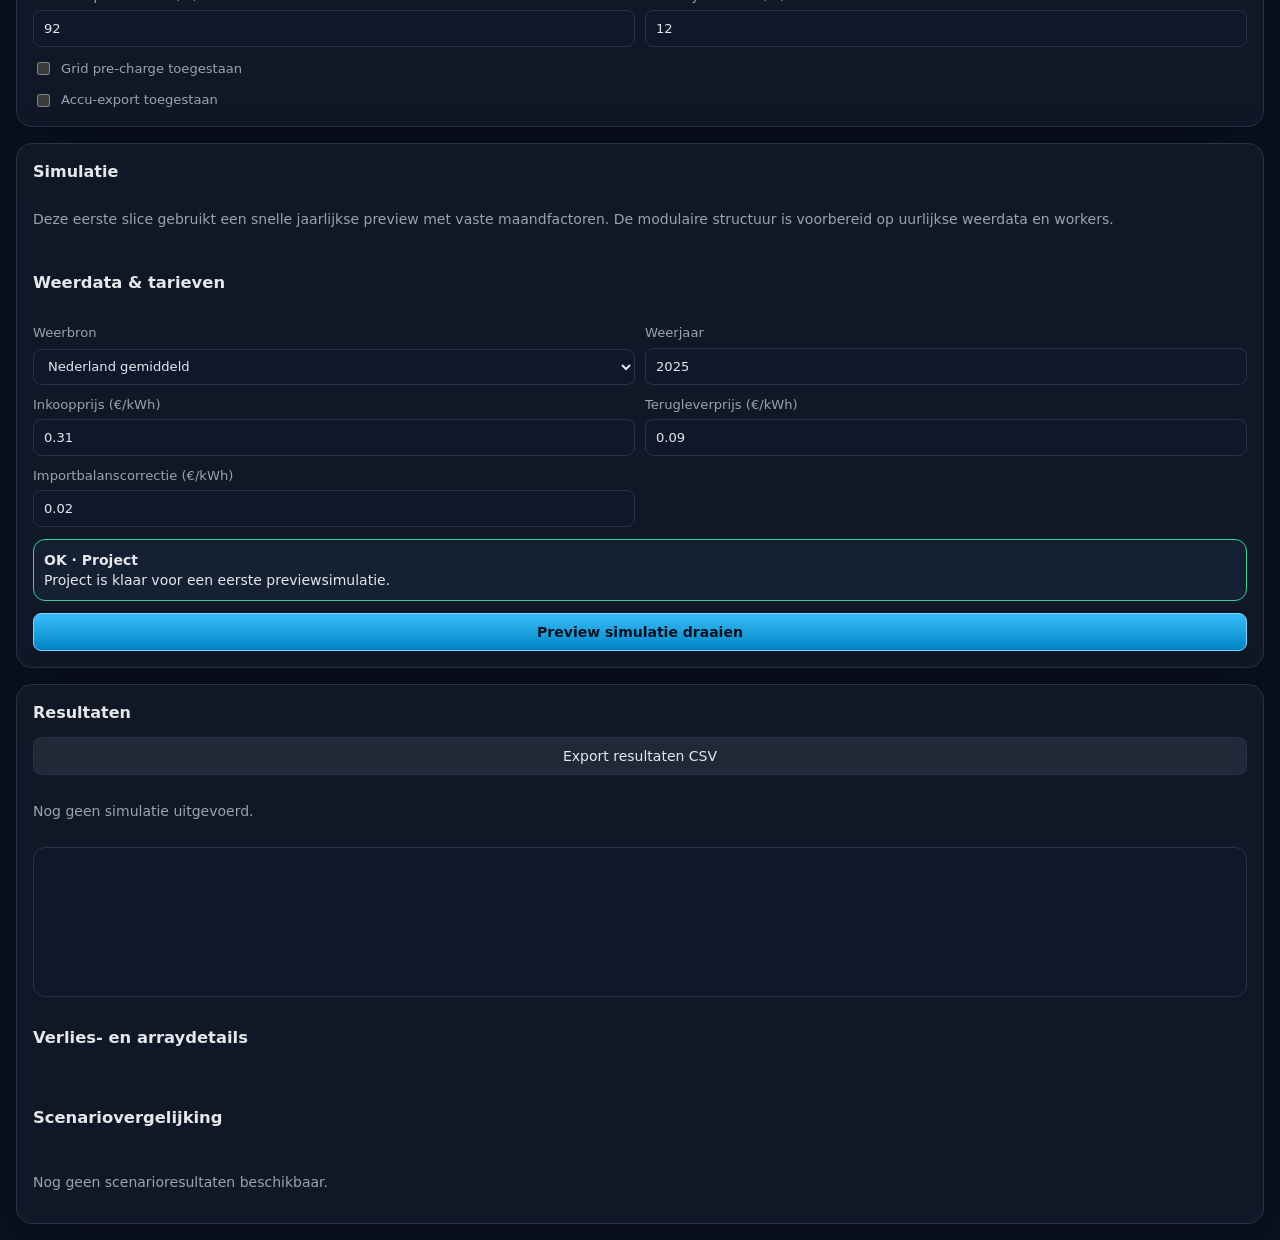
==== commit 5579659a: "Add OSM location search map Agent-Logs-Url: https://github.com/joostmoesker-sys/shade-analyser/sessi" ====
--- a/generic/index.html
+++ b/generic/index.html
@@ -63,21 +63,38 @@
     <section class="canvas-panel">
       <div class="canvas-toolbar">
         <div>
-          <strong>Projectcanvas</strong>
-          <span id="canvasHint">Plaats arrays en schaduwobjecten in een generiek lokaal coördinatenvlak.</span>
+          <strong>OSM kaartcanvas</strong>
+          <span id="canvasHint">Zoek een adres of klik op de OpenStreetMap-kaart om de projectlocatie te kiezen.</span>
+        </div>
+        <div class="map-controls" aria-label="Kaartbediening">
+          <button id="zoomOutBtn" type="button" aria-label="Uitzoomen">−</button>
+          <button id="zoomInBtn" type="button" aria-label="Inzoomen">+</button>
         </div>
         <div class="legend">
+          <span><i class="legend-location"></i>Projectlocatie</span>
           <span><i class="legend-array"></i>PV-array</span>
           <span><i class="legend-tree"></i>Boom</span>
           <span><i class="legend-building"></i>Gebouw</span>
         </div>
       </div>
-      <svg id="sceneCanvas" viewBox="0 0 1000 620" role="img" aria-label="Projectcanvas met PV-arrays en schaduwobjecten"></svg>
+      <div id="osmMap" class="osm-map" role="application" aria-label="OpenStreetMap kaart voor projectlocatie">
+        <div id="tileLayer" class="tile-layer" aria-hidden="true"></div>
+        <svg id="sceneCanvas" viewBox="0 0 1000 620" role="img" aria-label="Kaartoverlay met projectlocatie, PV-arrays en schaduwobjecten"></svg>
+        <div class="map-attribution">© OpenStreetMap contributors</div>
+      </div>
     </section>
 
     <aside class="editor-panel">
       <section id="locationSection" class="card workflow-section">
         <h2>Locatie</h2>
+        <label>
+          Adres of postcode zoeken
+          <div class="search-row">
+            <input id="locationSearchInput" type="search" placeholder="Bijv. Dam 1 Amsterdam of 3011 Rotterdam" />
+            <button id="locationSearchBtn" type="button">Zoeken</button>
+          </div>
+        </label>
+        <div id="locationSearchResults" class="search-results" aria-live="polite"></div>
         <div class="grid two">
           <label>
             Locatienaam
--- a/generic/styles.css
+++ b/generic/styles.css
@@ -265,10 +265,22 @@
   font-size: 0.82rem;
 }
 
-.legend {
+.legend,
+.map-controls {
   display: flex;
   flex-wrap: wrap;
   gap: 12px;
+}
+
+.map-controls {
+  gap: 6px;
+}
+
+.map-controls button {
+  width: 34px;
+  padding-inline: 0;
+  font-size: 1.1rem;
+  font-weight: 800;
 }
 
 .legend span {
@@ -283,28 +295,85 @@
   display: inline-block;
 }
 
+.legend-location { background: #ef4444; border-radius: 50%; }
 .legend-array { background: #38bdf8; border-radius: 3px; }
 .legend-tree { background: #22c55e; border-radius: 50%; }
 .legend-building { background: #f97316; border-radius: 3px; }
 
+.osm-map {
+  position: relative;
+  width: 100%;
+  height: min(72vh, 720px);
+  min-height: 620px;
+  overflow: hidden;
+  background: #0b1220;
+  cursor: crosshair;
+  touch-action: none;
+}
+
+.osm-map:active {
+  cursor: grabbing;
+}
+
+.tile-layer,
+#sceneCanvas {
+  position: absolute;
+  inset: 0;
+}
+
+.tile-layer img {
+  position: absolute;
+  width: 256px;
+  height: 256px;
+  user-select: none;
+}
+
 #sceneCanvas {
   display: block;
   width: 100%;
-  height: min(72vh, 720px);
-  min-height: 620px;
-  background:
-    linear-gradient(#16243a 1px, transparent 1px),
-    linear-gradient(90deg, #16243a 1px, transparent 1px),
-    #0b1220;
-  background-size: 40px 40px;
+  height: 100%;
+  pointer-events: none;
+}
+
+.map-attribution {
+  position: absolute;
+  right: 8px;
+  bottom: 6px;
+  border-radius: 6px;
+  background: rgb(15 23 42 / 0.78);
+  color: var(--muted);
+  padding: 3px 6px;
+  font-size: 0.68rem;
 }
 
 .canvas-shape {
   cursor: pointer;
+  pointer-events: auto;
 }
 
 .canvas-shape.selected {
   filter: drop-shadow(0 0 8px rgb(56 189 248 / 0.9));
+}
+
+.location-marker {
+  pointer-events: none;
+  filter: drop-shadow(0 2px 6px rgb(15 23 42 / 0.85));
+}
+
+.search-row {
+  display: grid;
+  grid-template-columns: minmax(0, 1fr) auto;
+  gap: 8px;
+}
+
+.search-results {
+  display: grid;
+  gap: 6px;
+}
+
+.search-result {
+  width: 100%;
+  text-align: left;
 }
 
 .validation-item.warning { border-color: var(--warning); }
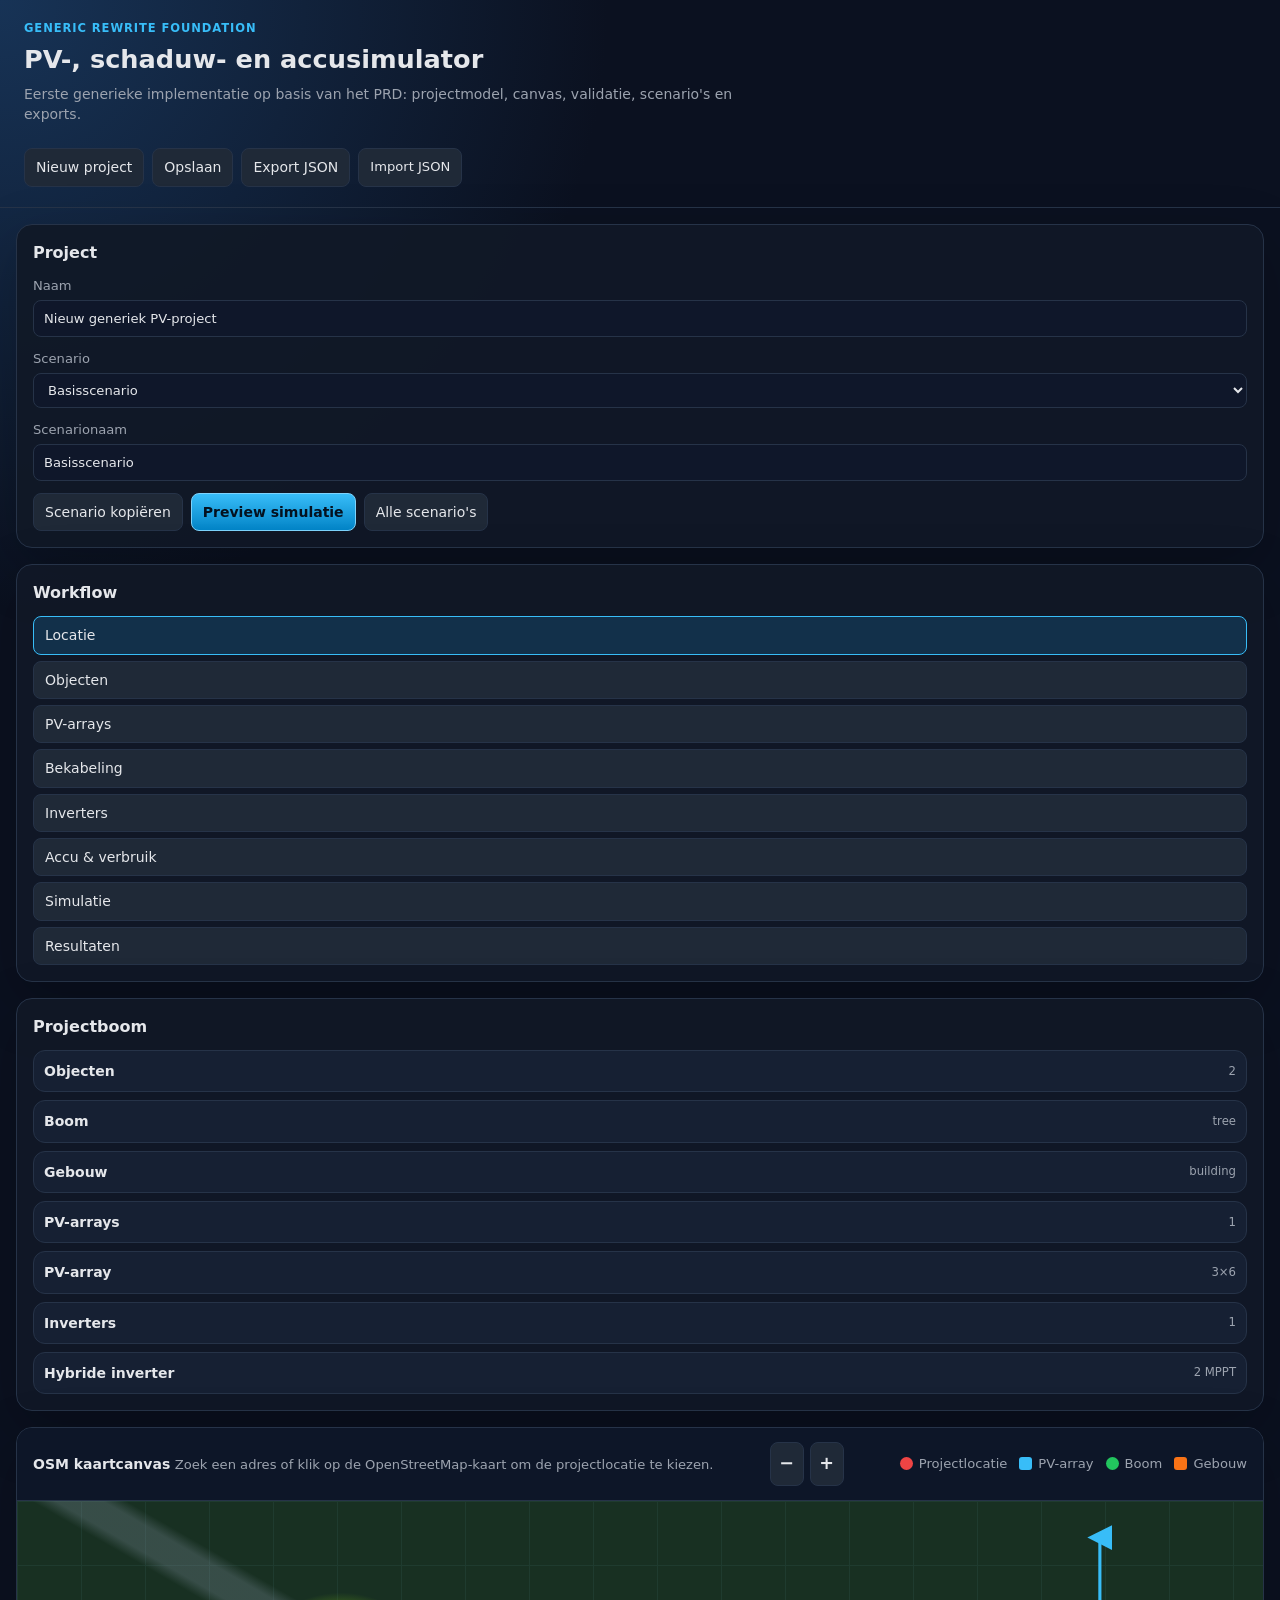
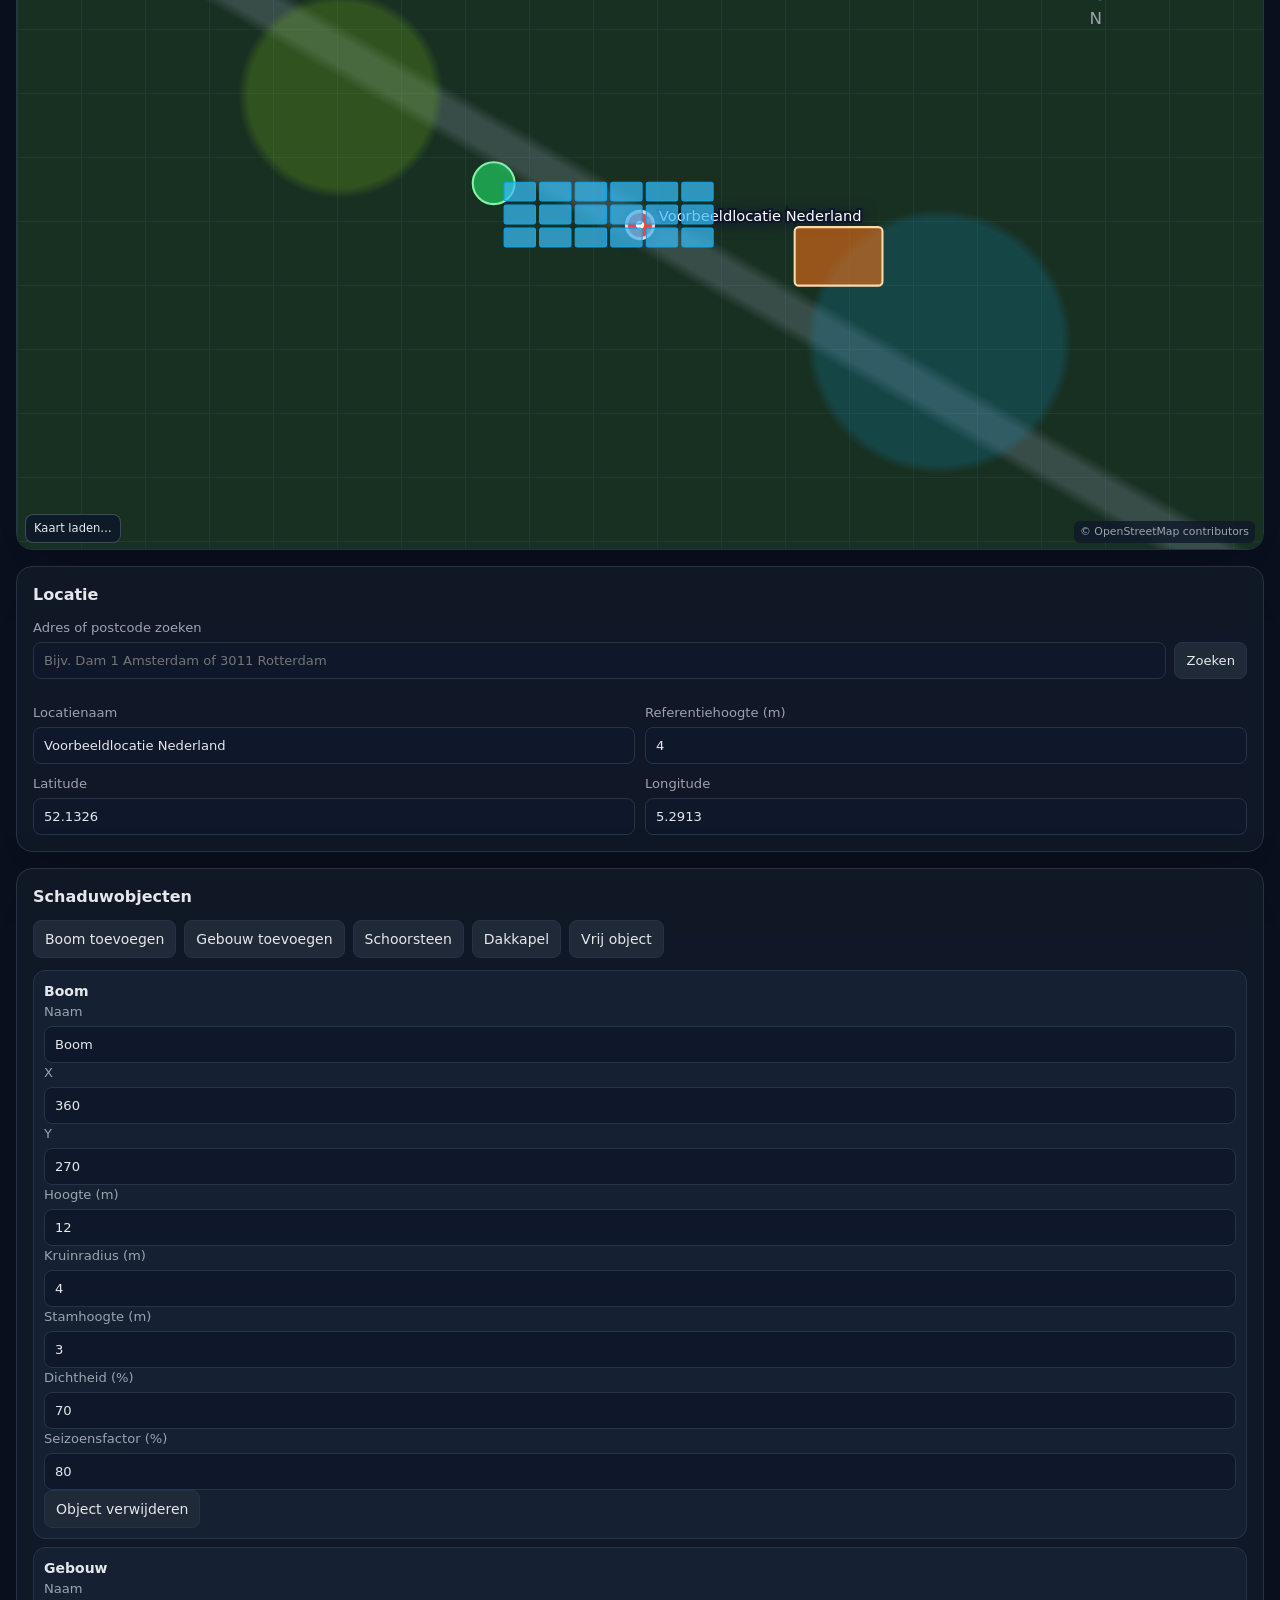
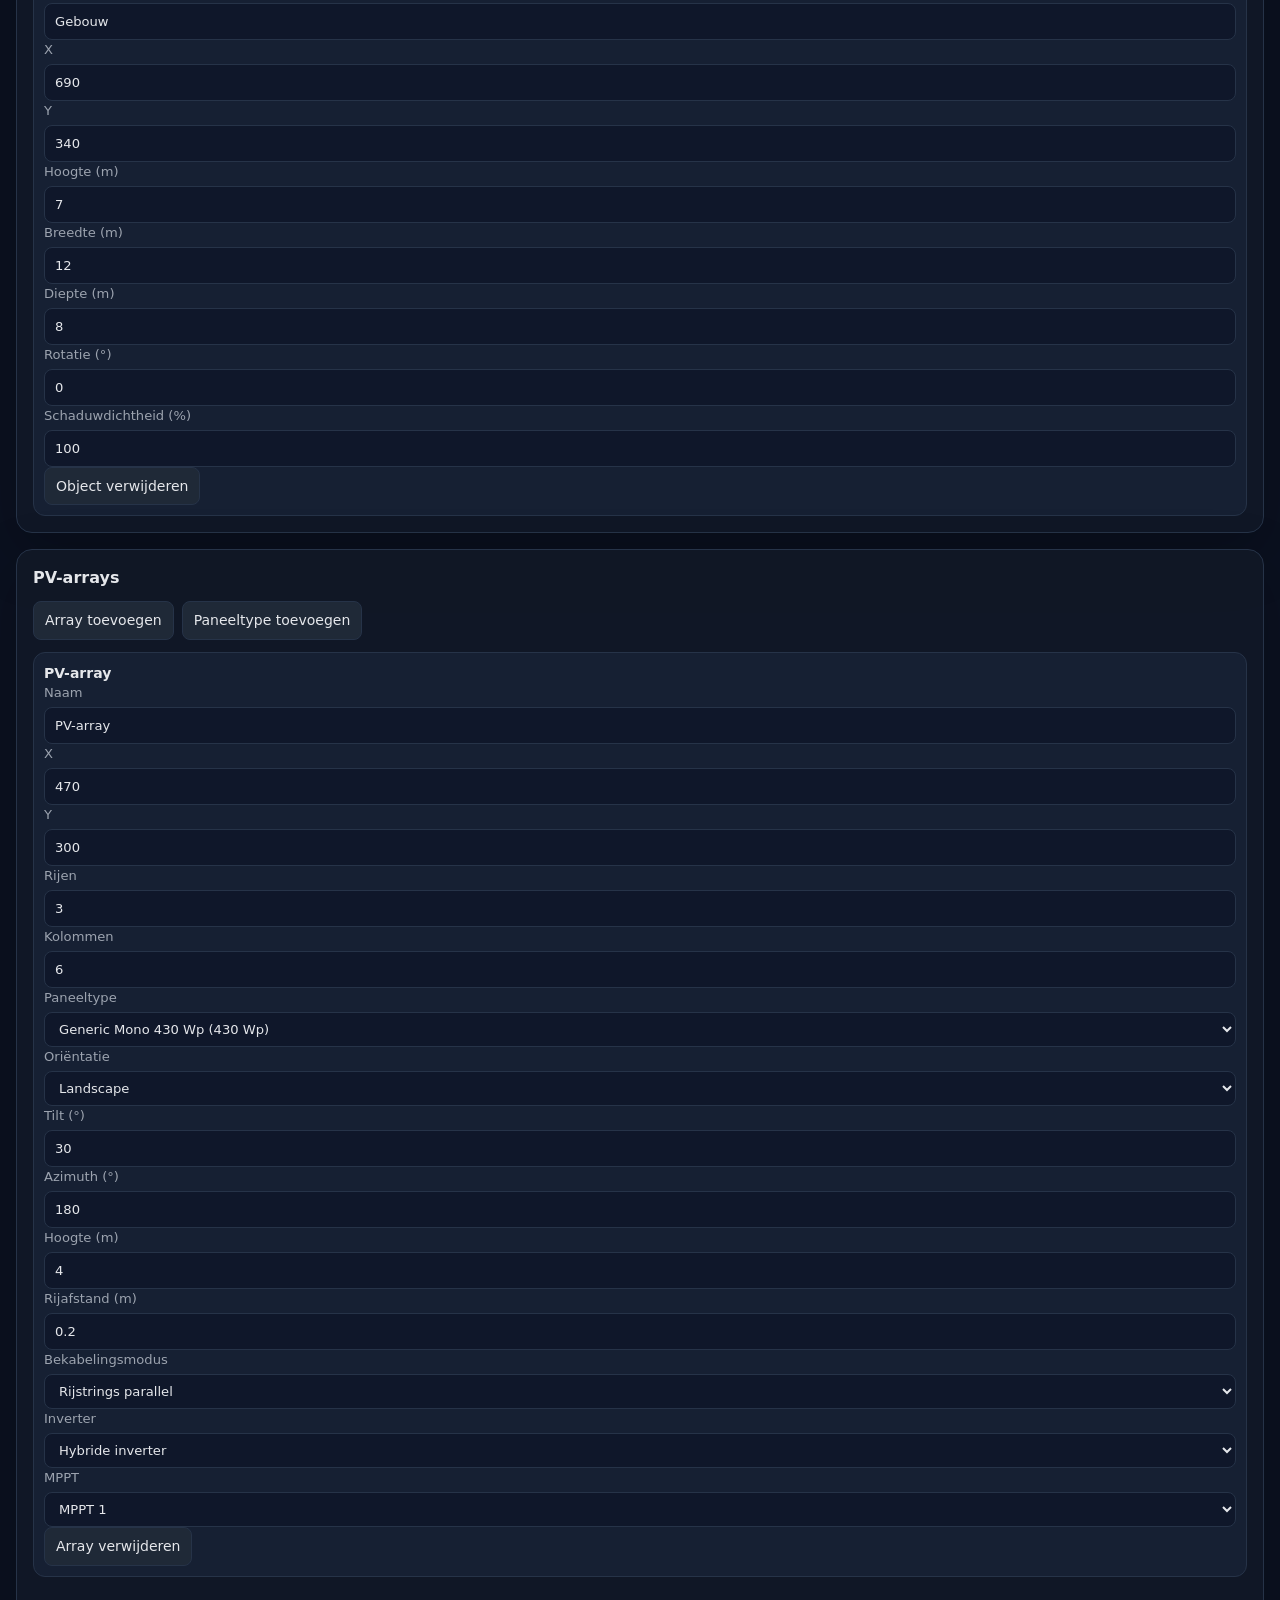
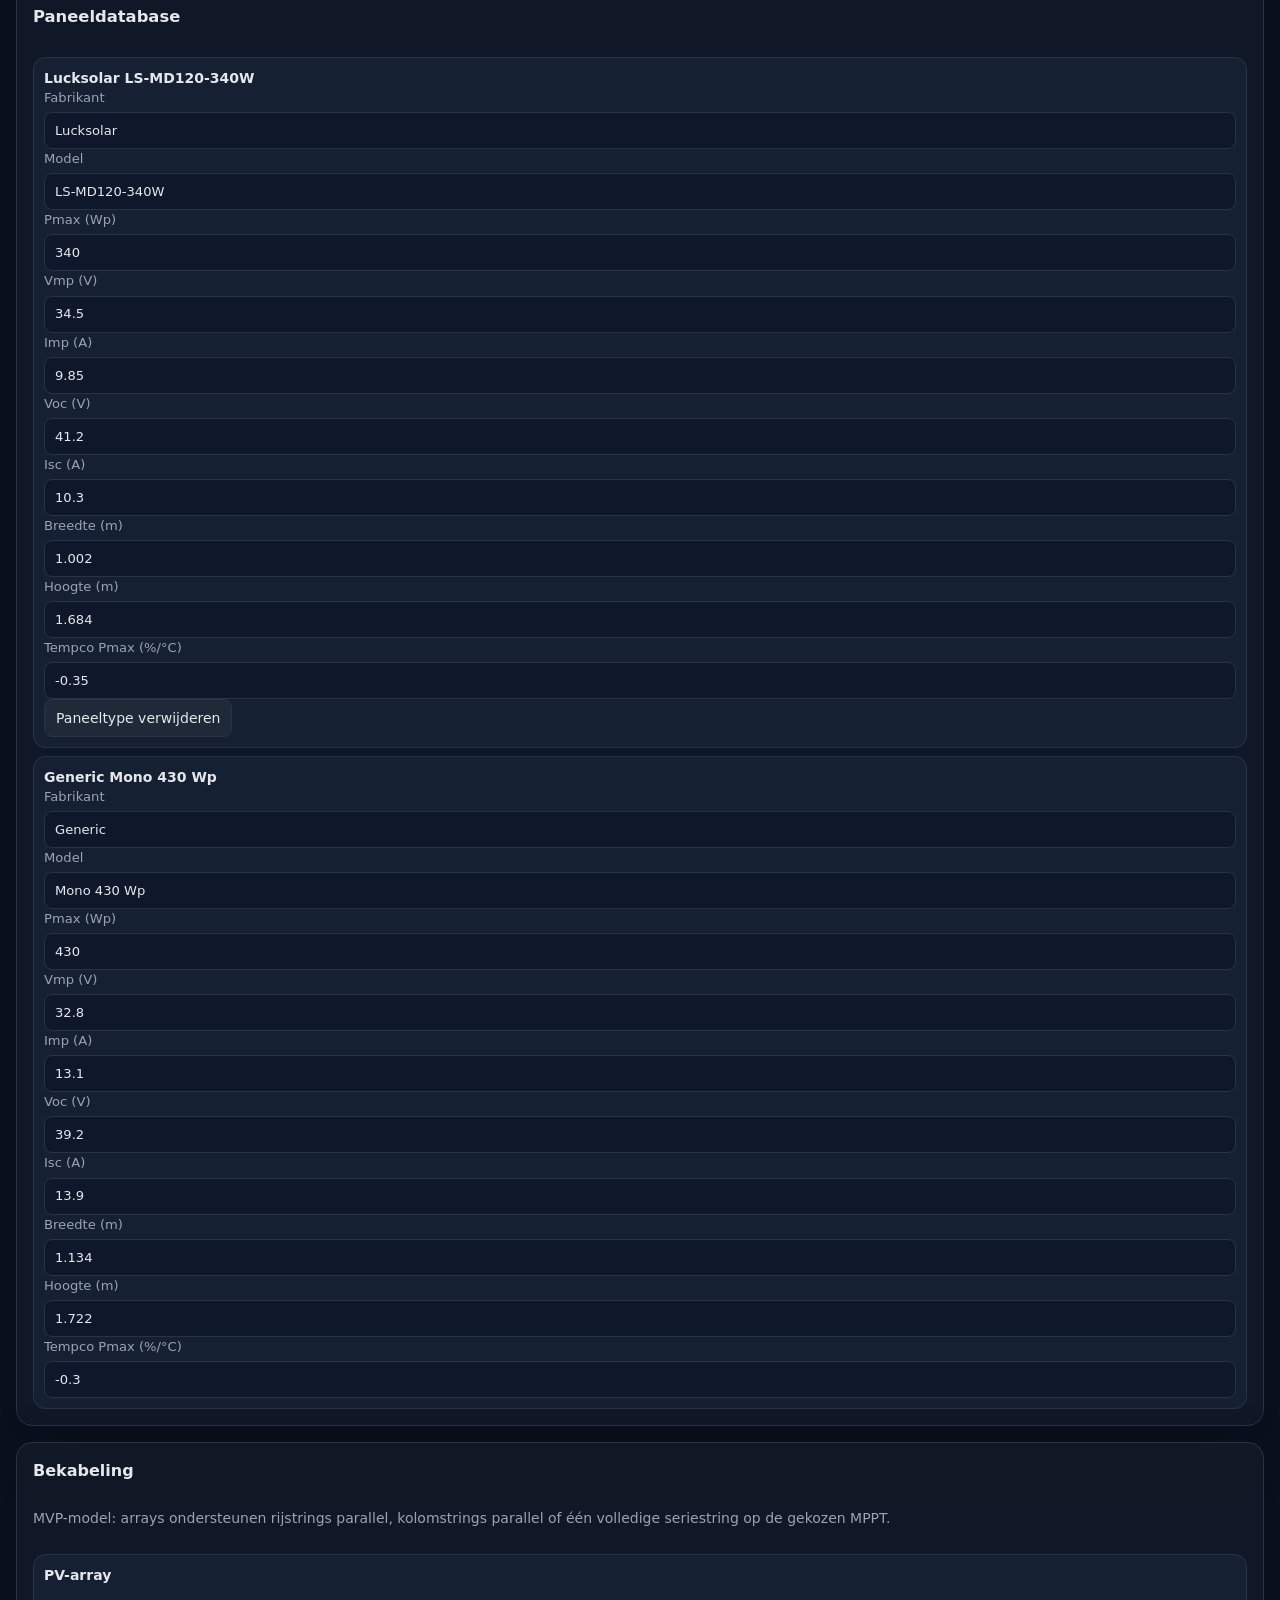
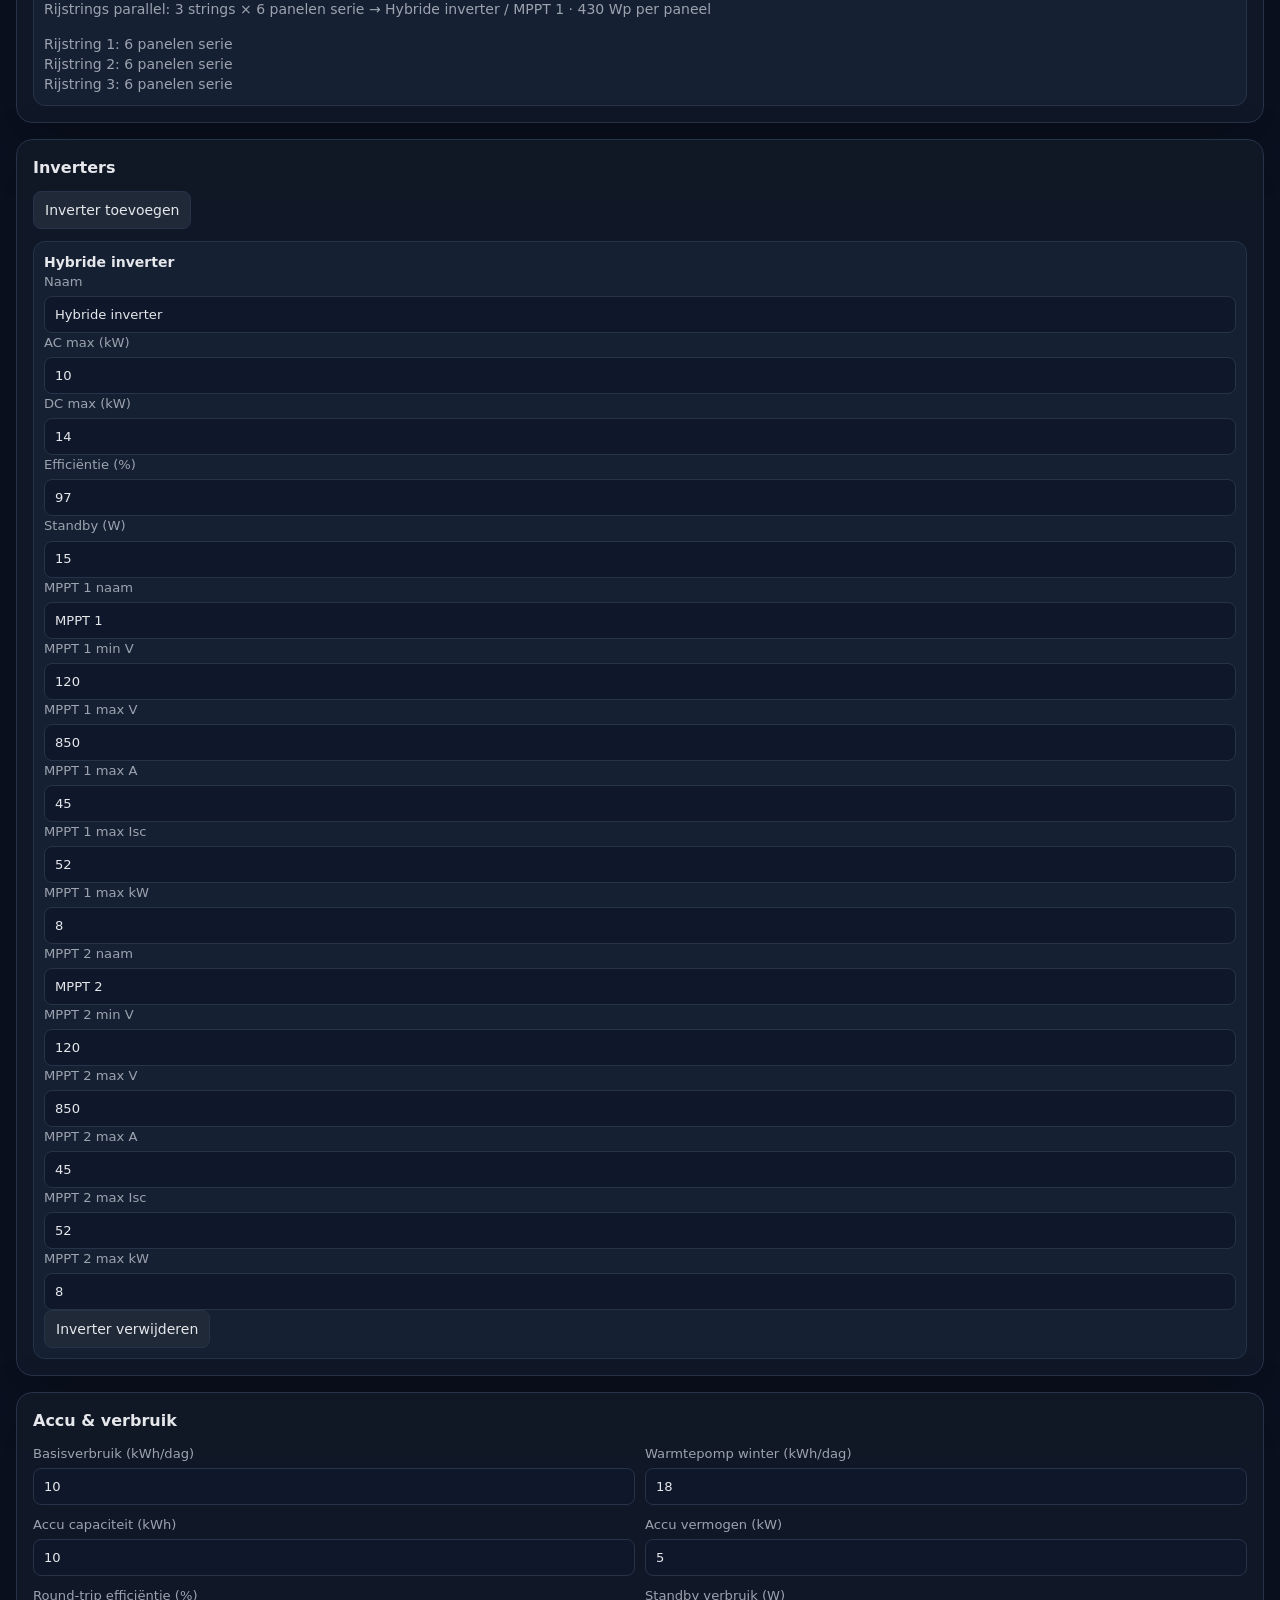
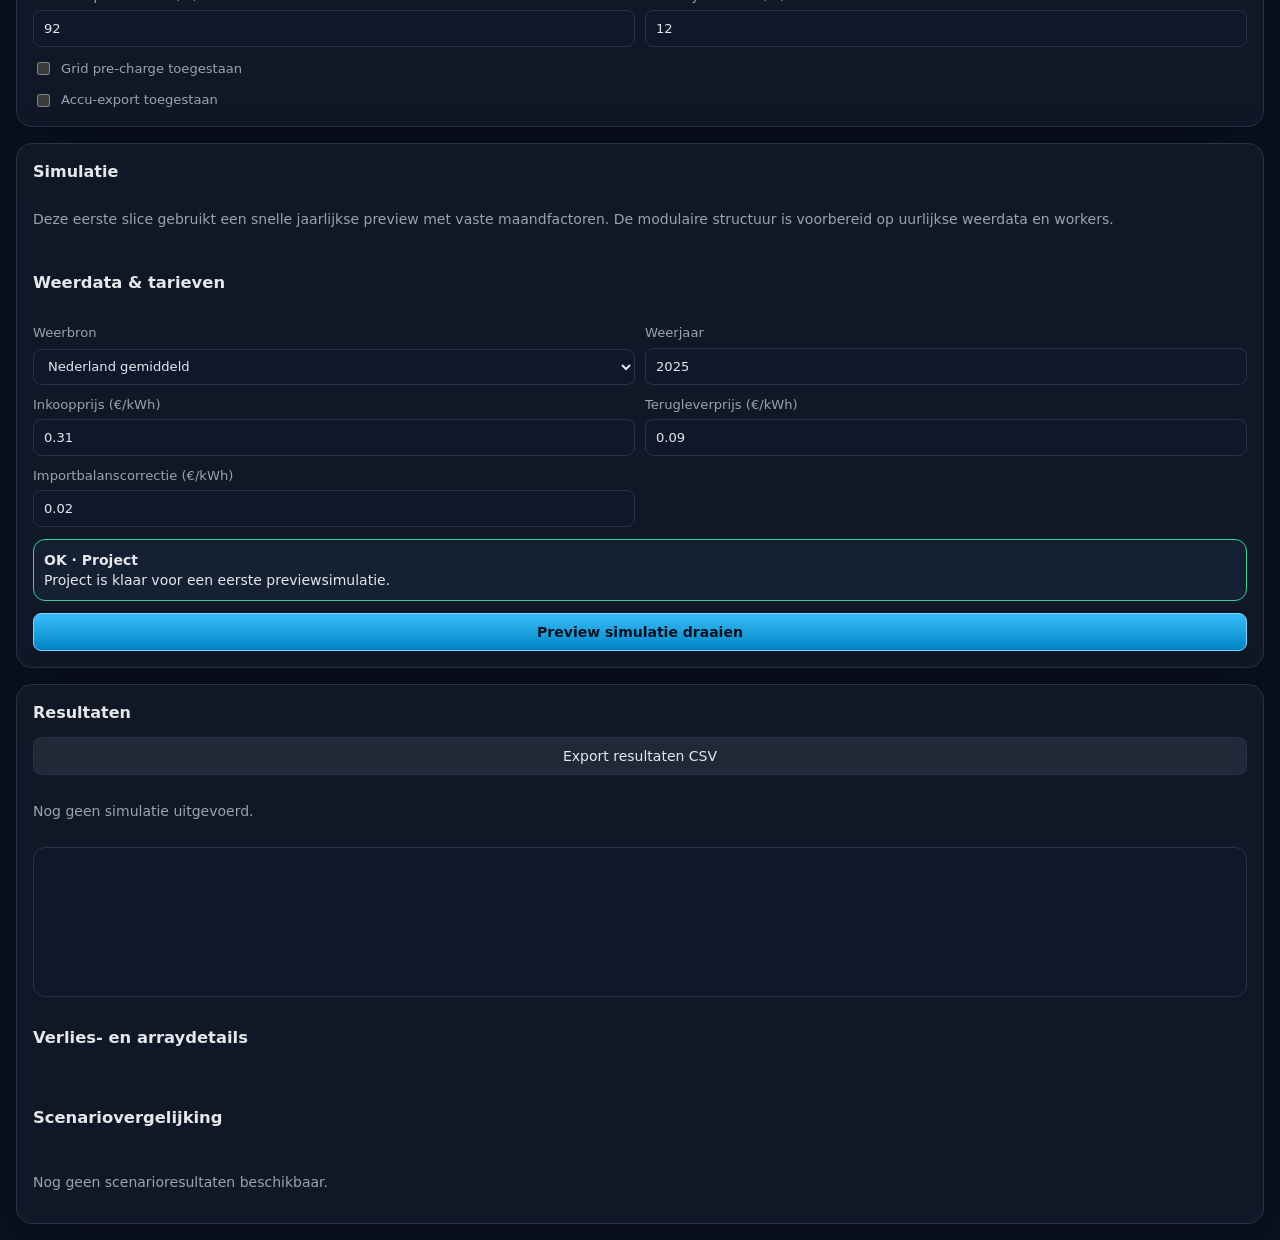
==== commit 43028fd1: "Fix OSM map fallback and autocomplete Agent-Logs-Url: https://github.com/joostmoesker-sys/shade-anal" ====
--- a/generic/index.html
+++ b/generic/index.html
@@ -80,6 +80,7 @@
       <div id="osmMap" class="osm-map" role="application" aria-label="OpenStreetMap kaart voor projectlocatie">
         <div id="tileLayer" class="tile-layer" aria-hidden="true"></div>
         <svg id="sceneCanvas" viewBox="0 0 1000 620" role="img" aria-label="Kaartoverlay met projectlocatie, PV-arrays en schaduwobjecten"></svg>
+        <div id="mapStatus" class="map-status" aria-live="polite"></div>
         <div class="map-attribution">© OpenStreetMap contributors</div>
       </div>
     </section>
--- a/generic/styles.css
+++ b/generic/styles.css
@@ -306,9 +306,20 @@
   height: min(72vh, 720px);
   min-height: 620px;
   overflow: hidden;
-  background: #0b1220;
+  background:
+    radial-gradient(circle at 26% 30%, rgb(132 204 22 / 0.22) 0 9%, transparent 10%),
+    radial-gradient(circle at 74% 68%, rgb(14 165 233 / 0.18) 0 12%, transparent 13%),
+    linear-gradient(30deg, transparent 0 48%, rgb(148 163 184 / 0.25) 49% 51%, transparent 52%),
+    linear-gradient(#1f3b2f 1px, transparent 1px),
+    linear-gradient(90deg, #1f3b2f 1px, transparent 1px),
+    #183022;
+  background-size: auto, auto, auto, 64px 64px, 64px 64px, auto;
   cursor: crosshair;
   touch-action: none;
+}
+
+.osm-map.tiles-failed {
+  background-color: #183022;
 }
 
 .osm-map:active {
@@ -319,6 +330,10 @@
 #sceneCanvas {
   position: absolute;
   inset: 0;
+}
+
+.tile-layer {
+  z-index: 1;
 }
 
 .tile-layer img {
@@ -326,6 +341,7 @@
   width: 256px;
   height: 256px;
   user-select: none;
+  -webkit-user-drag: none;
 }
 
 #sceneCanvas {
@@ -333,12 +349,28 @@
   width: 100%;
   height: 100%;
   pointer-events: none;
+  z-index: 2;
+}
+
+.map-status {
+  position: absolute;
+  left: 8px;
+  bottom: 6px;
+  z-index: 3;
+  max-width: min(520px, calc(100% - 170px));
+  border: 1px solid rgb(148 163 184 / 0.35);
+  border-radius: 8px;
+  background: rgb(15 23 42 / 0.84);
+  color: var(--text);
+  padding: 5px 8px;
+  font-size: 0.72rem;
 }
 
 .map-attribution {
   position: absolute;
   right: 8px;
   bottom: 6px;
+  z-index: 3;
   border-radius: 6px;
   background: rgb(15 23 42 / 0.78);
   color: var(--muted);
